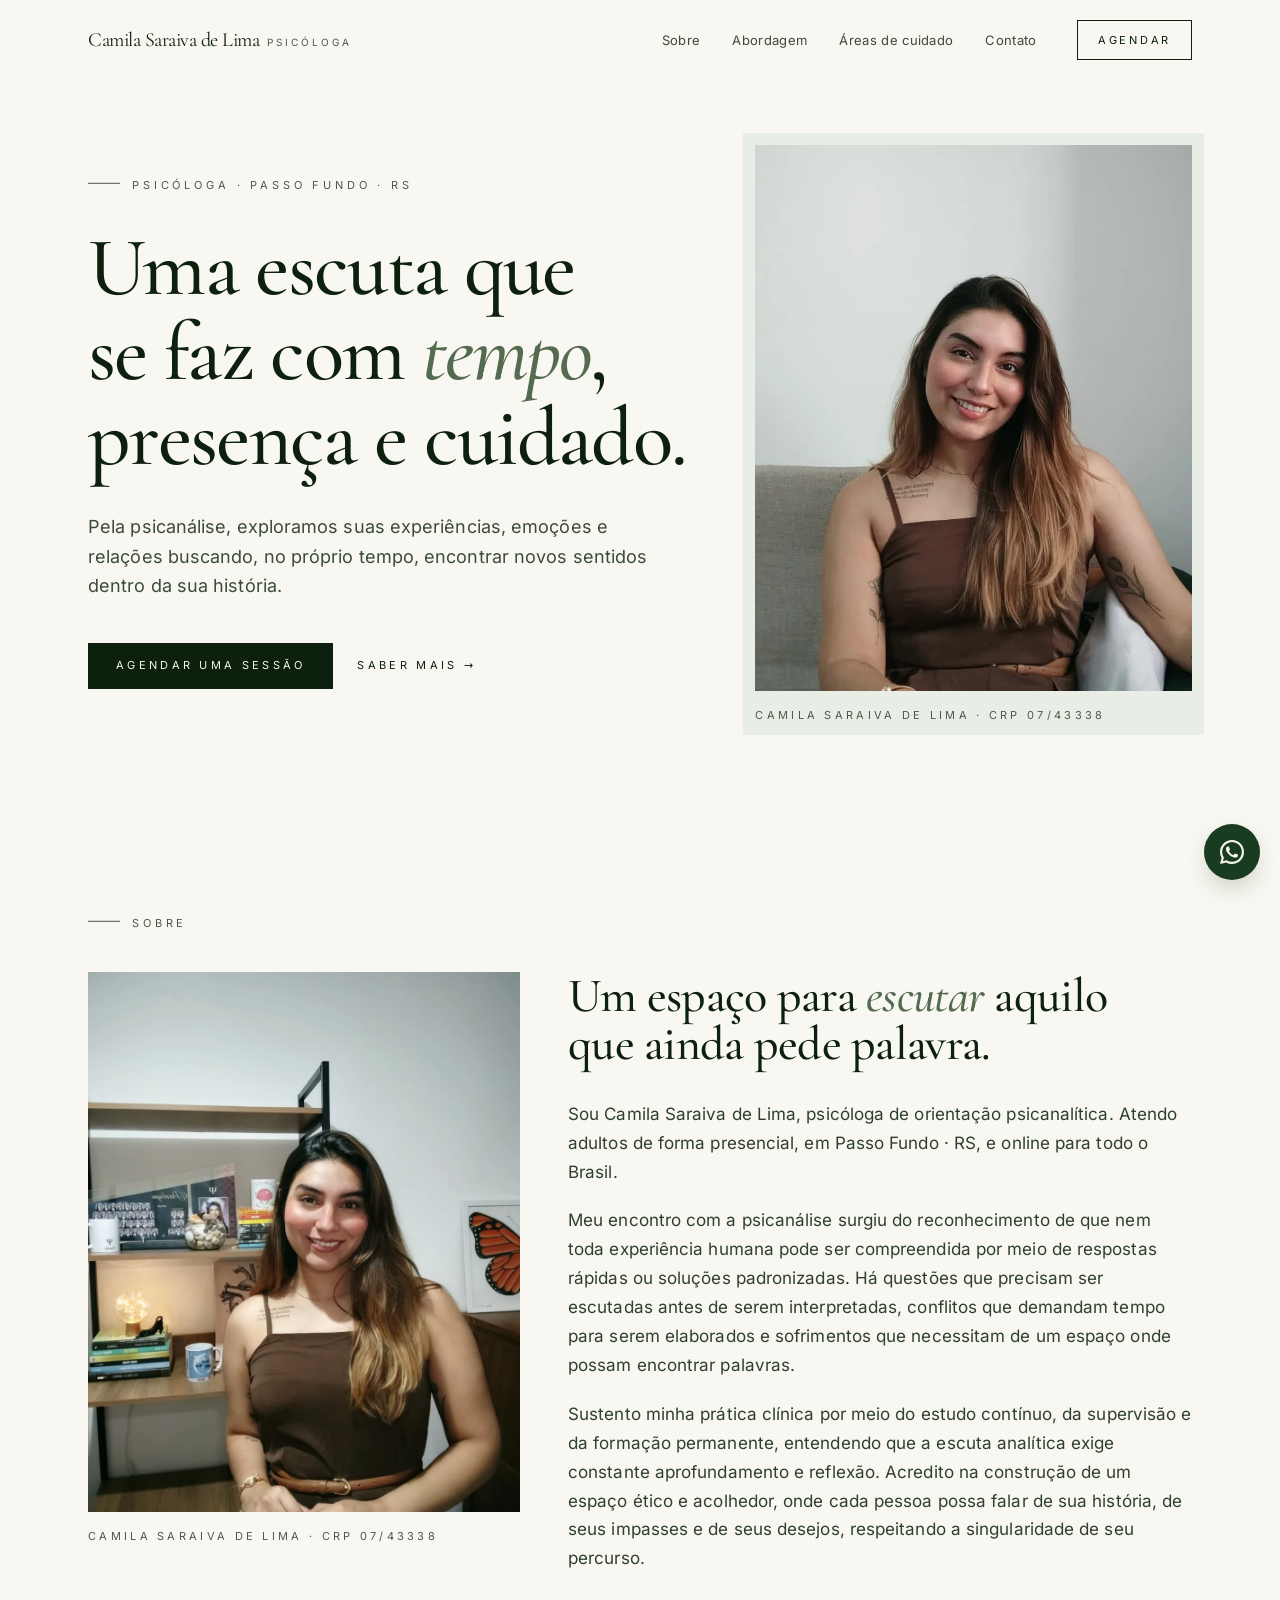
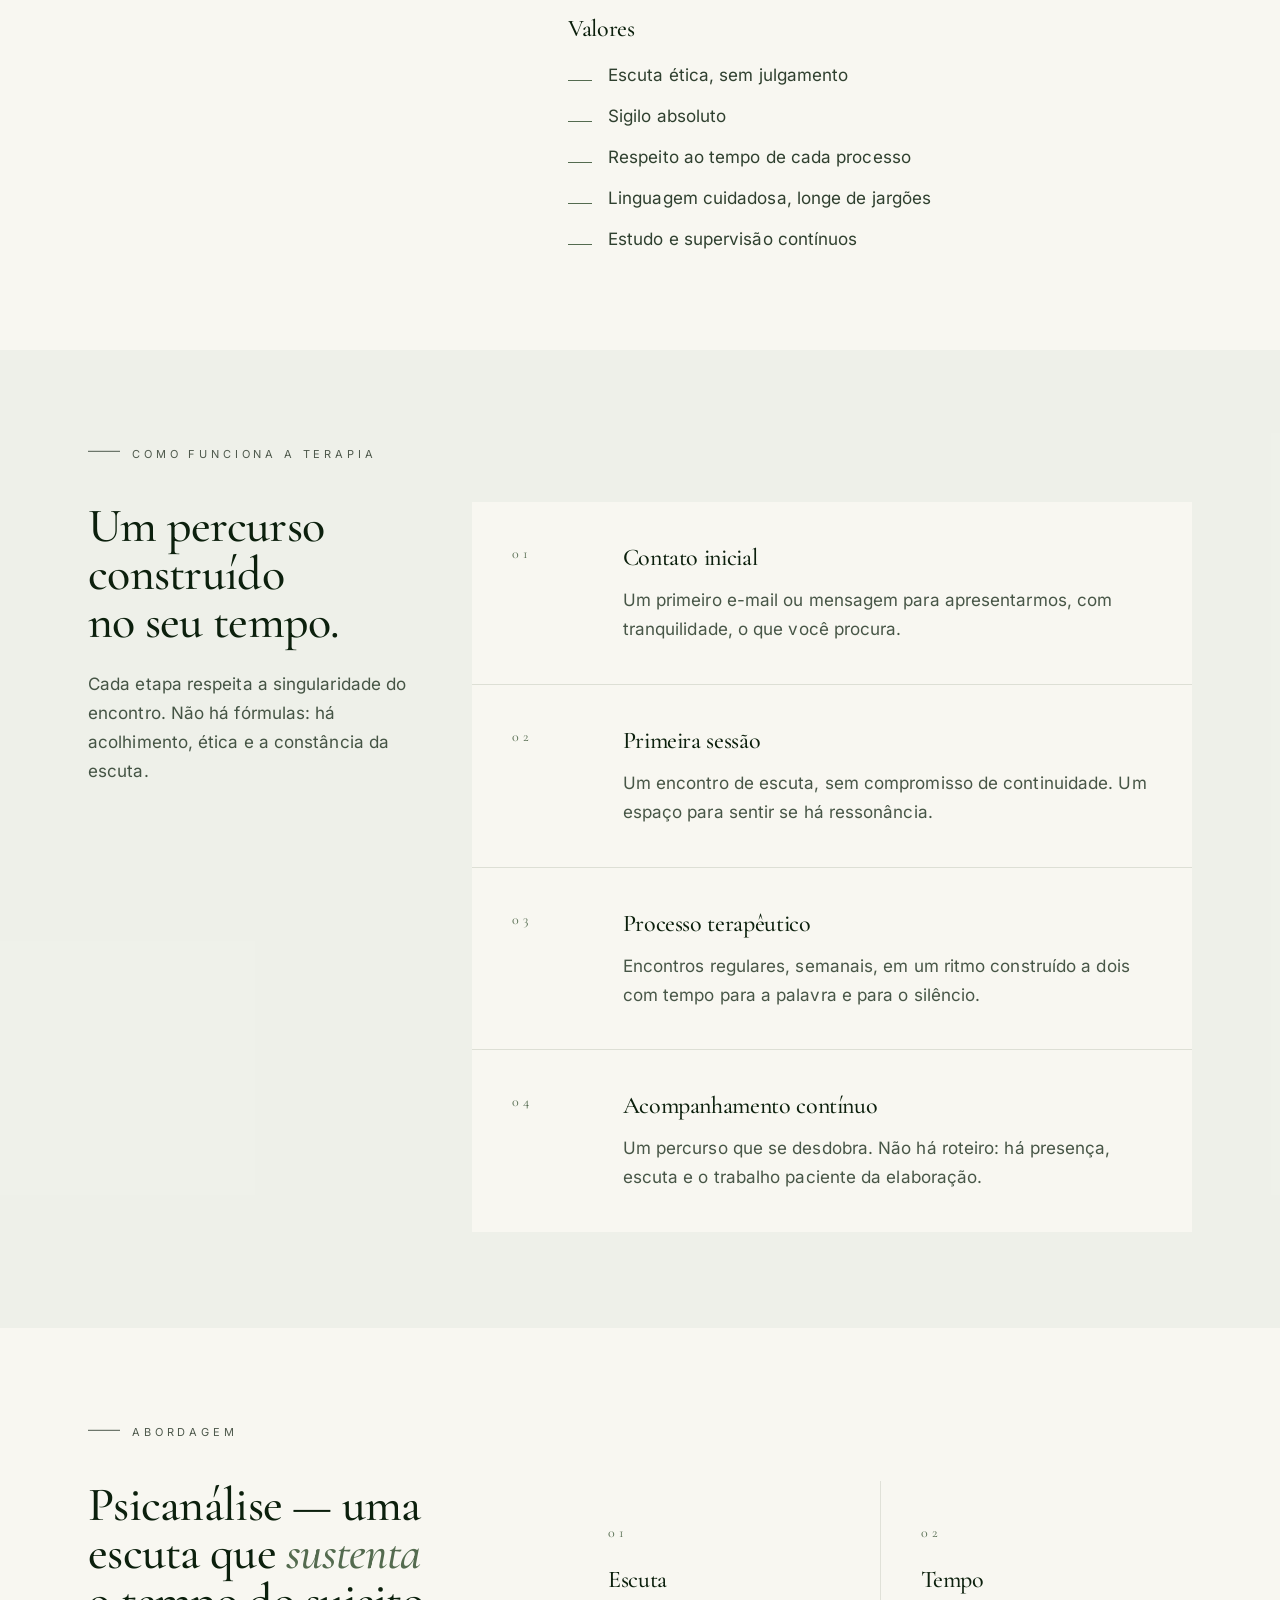
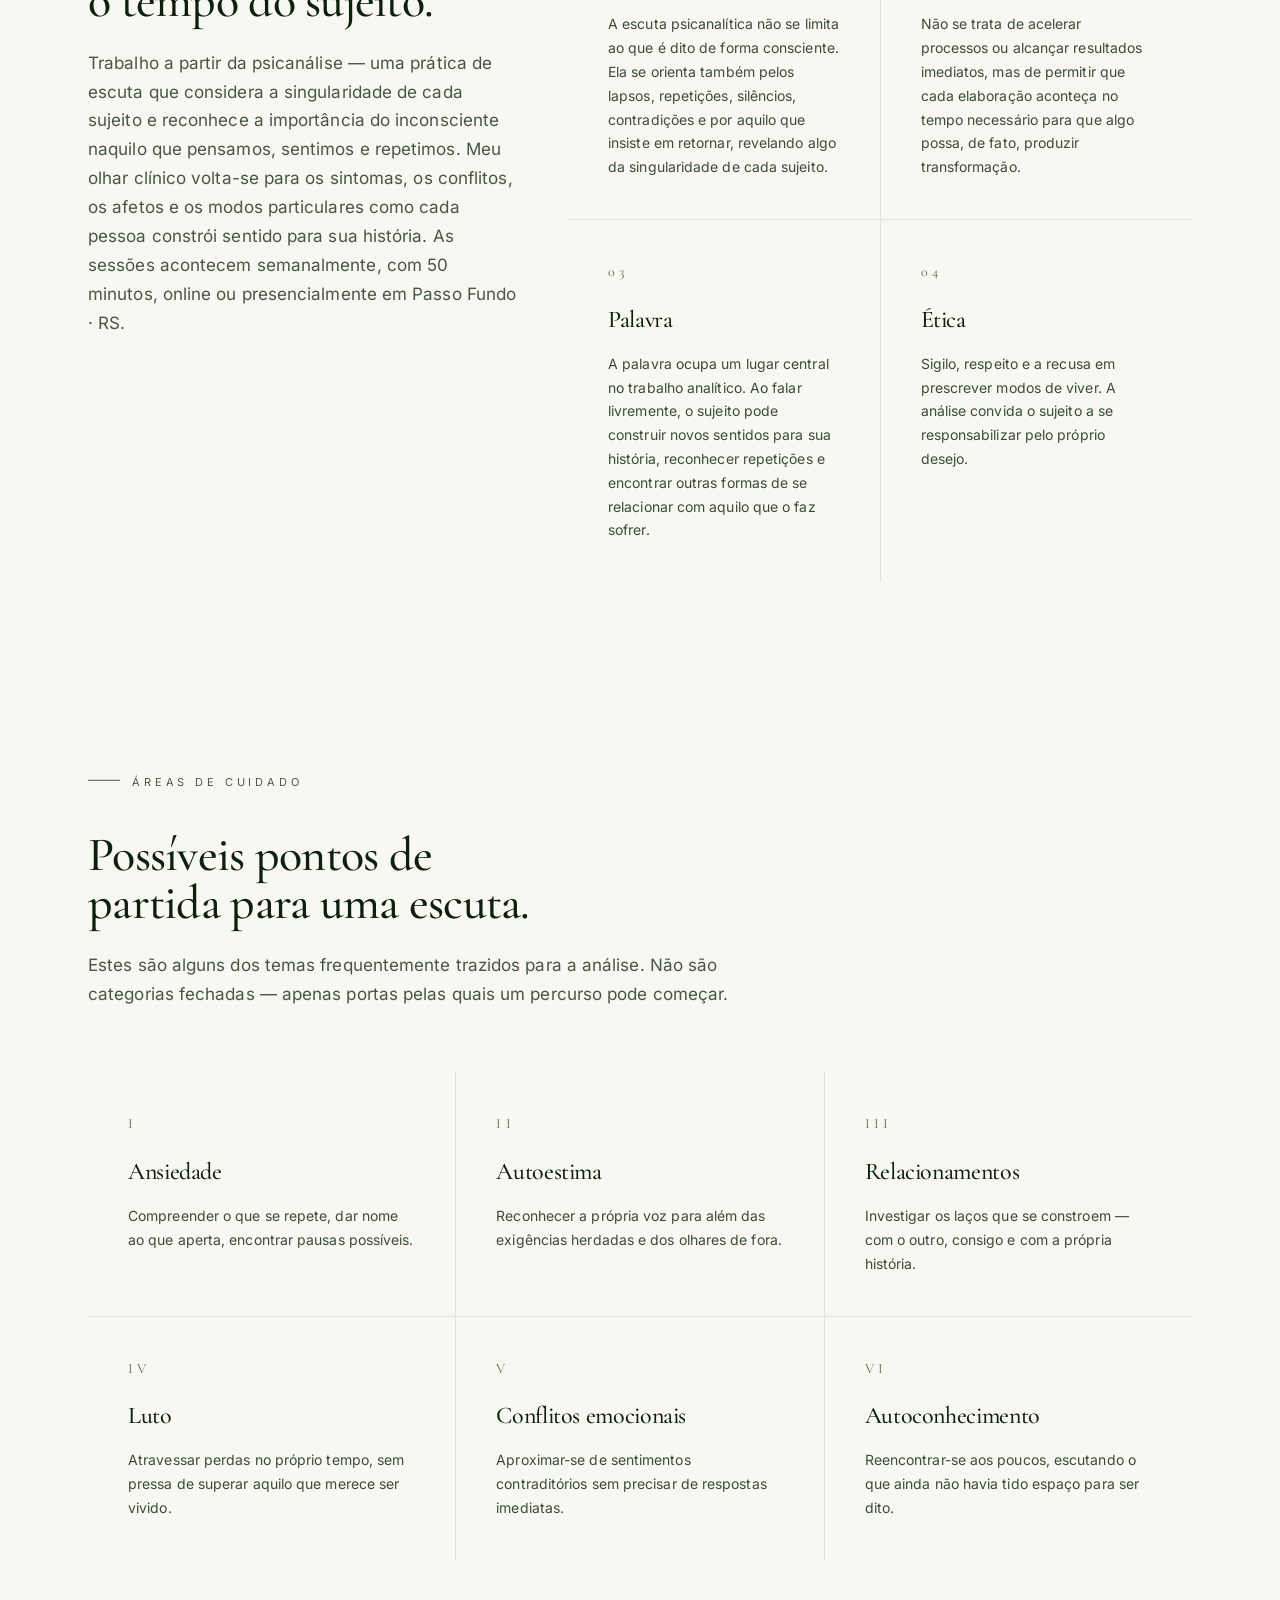
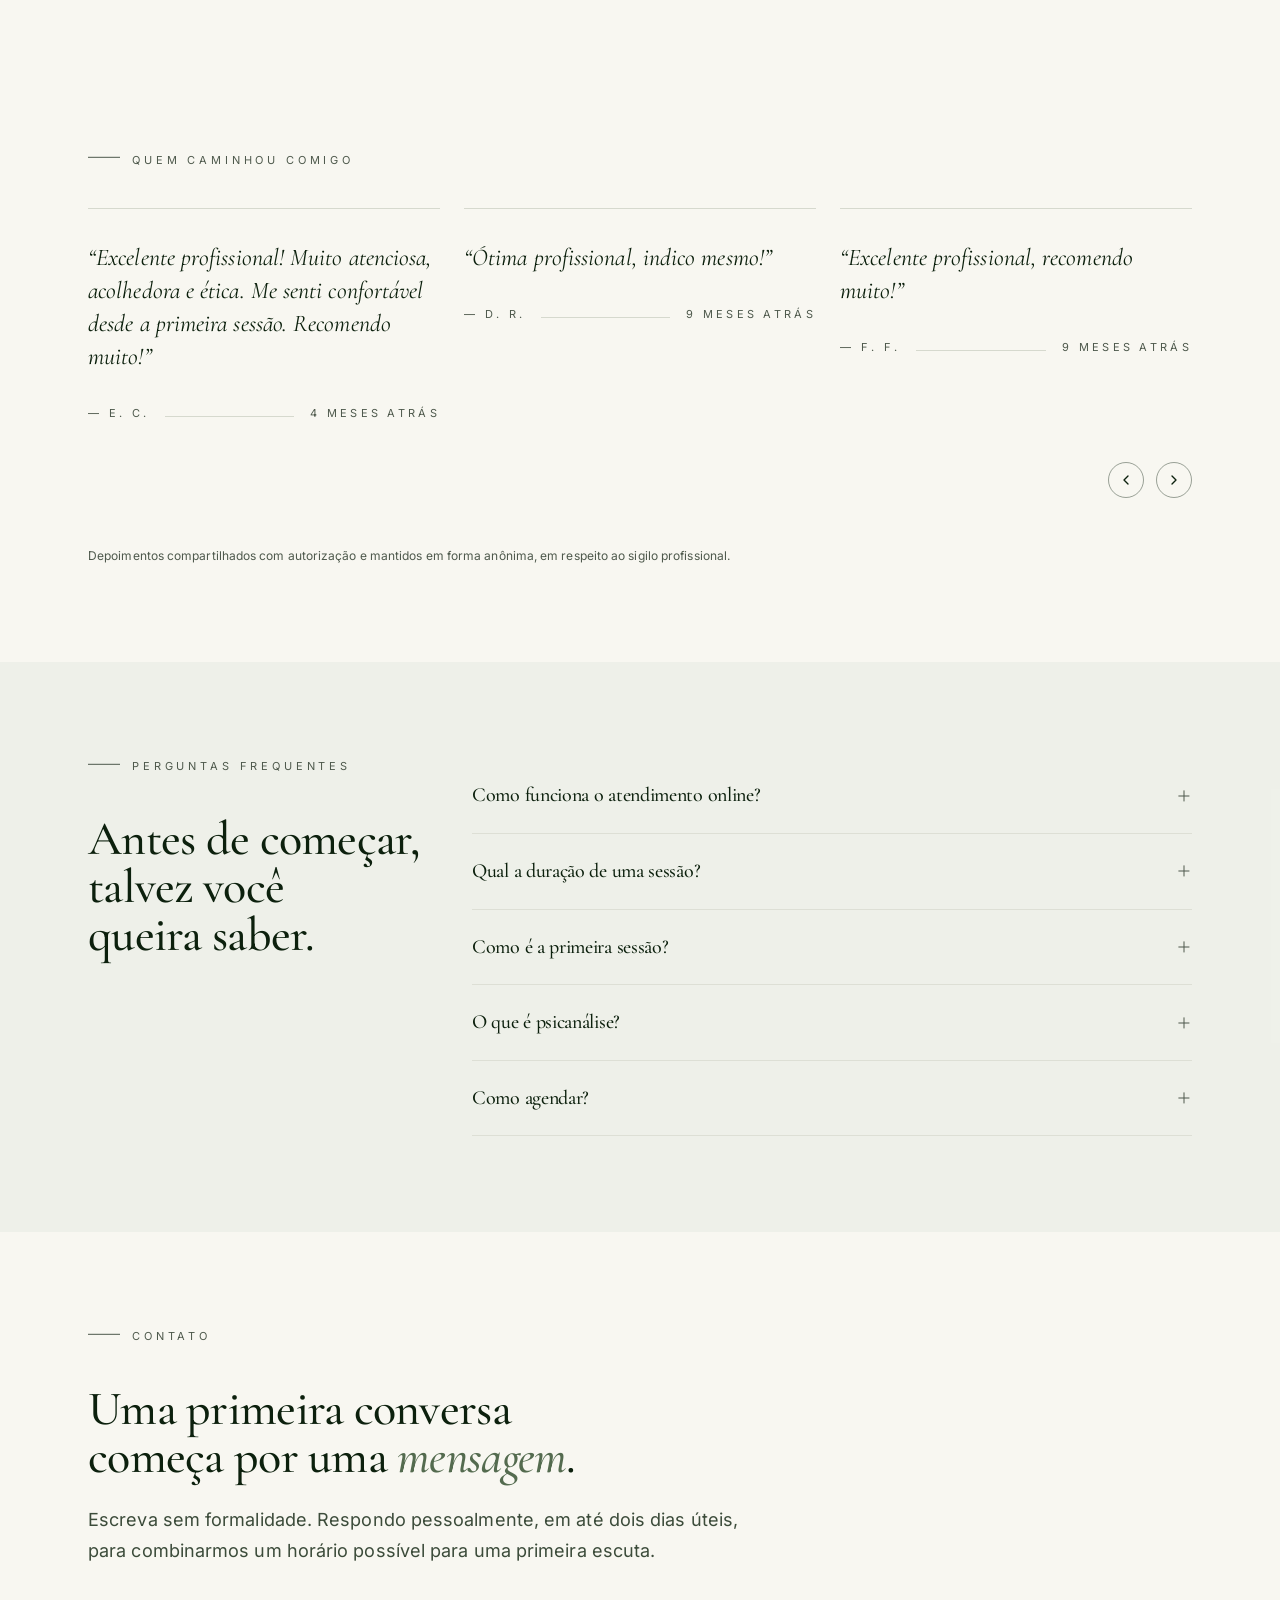
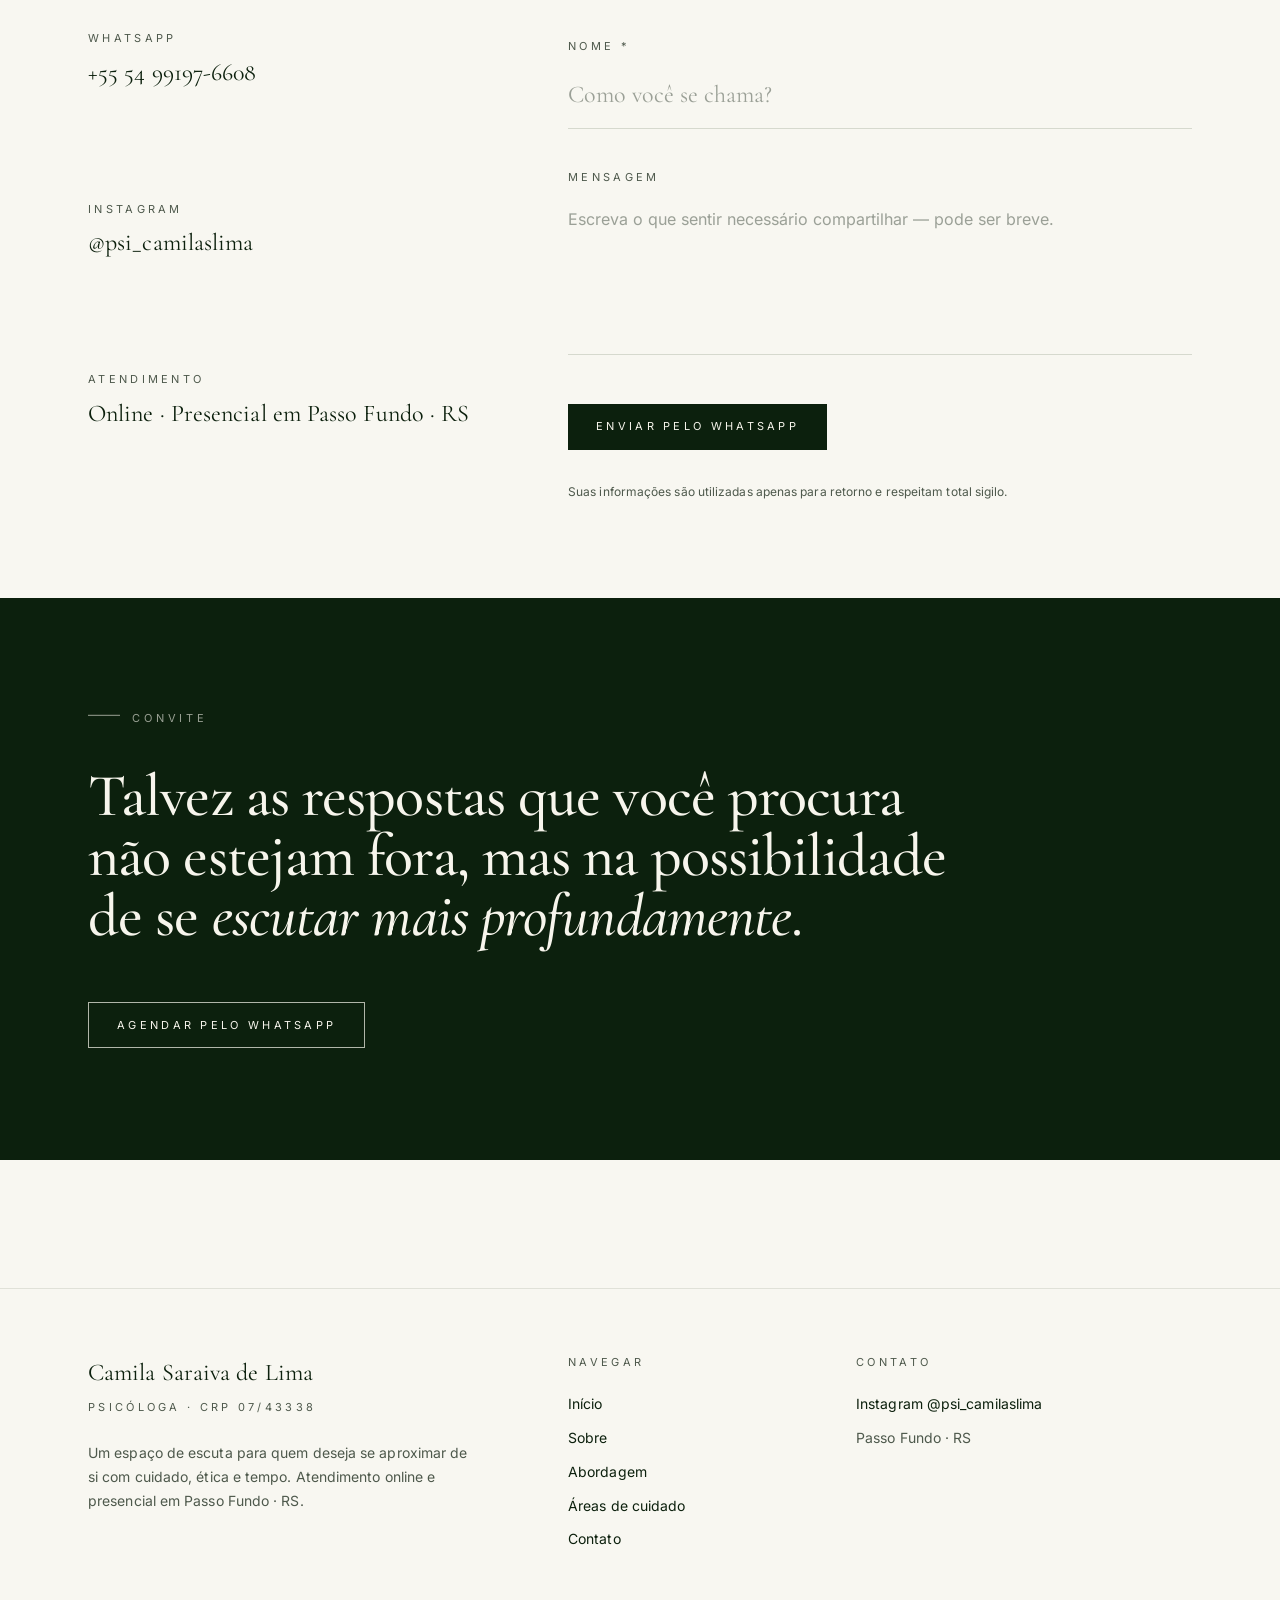
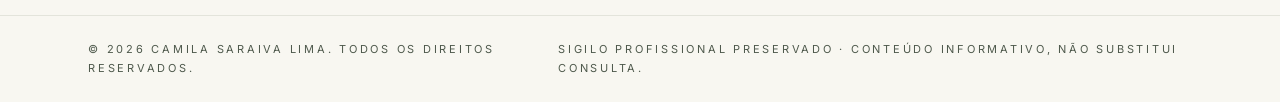
==== index.html @ 4ba2b53d "refactor: refatoração para html, css e js" ====
<!doctype html>
<html lang="pt-BR">

<head>
  <meta charset="utf-8" />
  <meta name="viewport" content="width=device-width, initial-scale=1" />
  <meta name="theme-color" content="#164024" />
  <title>Camila Saraiva Lima — PSICÓLOGA em Passo Fundo</title>
  <meta name="description"
    content="Um espaço para escuta, reflexão e descoberta de si. Psicanálise para adultos — atendimento online e presencial em Passo Fundo · RS." />
  <meta name="author" content="Camila Saraiva Lima" />
  <meta property="og:site_name" content="Camila Saraiva Lima — PSICÓLOGA" />
  <meta property="og:type" content="website" />
  <meta property="og:locale" content="pt_BR" />
  <meta property="og:title" content="Camila Saraiva Lima — PSICÓLOGA em Passo Fundo" />
  <meta property="og:description" content="Um espaço para escuta, reflexão e descoberta de si." />
  <meta property="og:url" content="/" />
  <meta property="og:image"
    content="https://pub-bb2e103a32db4e198524a2e9ed8f35b4.r2.dev/d4805a1e-e000-46d4-a355-e6f63f85c9fc/id-preview-e53b9553--1e3ce517-b0f1-4d20-8145-d8438699cec2.lovable.app-1780192870320.png" />
  <meta name="twitter:card" content="summary_large_image" />
  <meta name="twitter:title" content="Camila Saraiva Lima — PSICÓLOGA | Escuta, reflexão e autoconhecimento" />
  <meta name="twitter:description"
    content="A professional website for a psychologist, offering a calm space for reflection and self-discovery." />
  <meta name="twitter:image"
    content="https://pub-bb2e103a32db4e198524a2e9ed8f35b4.r2.dev/d4805a1e-e000-46d4-a355-e6f63f85c9fc/id-preview-e53b9553--1e3ce517-b0f1-4d20-8145-d8438699cec2.lovable.app-1780192870320.png" />
  <link rel="canonical" href="/" />
  <link rel="preload" href="assets/fonts/cormorant-garamond-normal.woff2" as="font" type="font/woff2" crossorigin />
  <link rel="preload" href="assets/fonts/cormorant-garamond-italic.woff2" as="font" type="font/woff2" crossorigin />
  <link rel="preload" href="assets/fonts/inter-normal.woff2" as="font" type="font/woff2" crossorigin />
  <link rel="preload" href="assets/images/camila-hero-v2.webp" as="image" type="image/webp" fetchpriority="high" />
  <link rel="stylesheet" href="assets/css/styles.css" />
  <script type="application/ld+json">
      {
        "@context": "https://schema.org",
        "@type": "Person",
        "name": "Camila Saraiva Lima",
        "jobTitle": "PSICÓLOGA",
        "description": "Psicóloga em Passo Fundo. Atendimento clínico online e presencial.",
        "address": {
          "@type": "PostalAddress",
          "addressLocality": "Passo Fundo",
          "addressRegion": "RS",
          "addressCountry": "BR"
        },
        "telephone": "+55 54 991976608",
        "sameAs": ["https://instagram.com/psi_camilaslima"]
      }
    </script>
</head>

<body>
  <a class="skip-link" href="#conteudo">Pular para o conteúdo</a>

  <header class="site-header" data-header>
    <div class="container header-inner">
      <a class="brand" href="/" aria-label="Camila Saraiva de Lima — Início">
        <span class="brand-name">Camila Saraiva de Lima</span>
        <span class="brand-role">PSICÓLOGA</span>
      </a>

      <nav class="desktop-nav" aria-label="Navegação principal">
        <a href="/#sobre">Sobre</a>
        <a href="/#abordagem">Abordagem</a>
        <a href="/#areas">Áreas de cuidado</a>
        <a href="/#contato">Contato</a>
        <a class="button button-outline header-cta"
          href="https://wa.me/5554991976608?text=Ol%C3%A1%2C%20Camila.%20Encontrei%20seu%20site%20e%20gostaria%20de%20conversar%20sobre%20uma%20primeira%20sess%C3%A3o."
          target="_blank" rel="noopener noreferrer">Agendar</a>
      </nav>

      <button class="menu-toggle" type="button" aria-label="Abrir menu" aria-expanded="false"
        aria-controls="mobile-menu" data-menu-toggle>
        <svg class="menu-icon" viewBox="0 0 24 24" aria-hidden="true">
          <path d="M4 12h16M4 6h16M4 18h16" />
        </svg>
        <svg class="close-icon" viewBox="0 0 24 24" aria-hidden="true">
          <path d="m18 6-12 12M6 6l12 12" />
        </svg>
      </button>
    </div>

    <div class="mobile-menu" id="mobile-menu" aria-hidden="true" data-mobile-menu>
      <nav class="container mobile-nav" aria-label="Navegação móvel">
        <a href="/">Início</a>
        <a href="/#sobre">Sobre</a>
        <a href="/#abordagem">Abordagem</a>
        <a href="/#areas">Áreas de cuidado</a>
        <a href="/#contato">Contato</a>
        <a class="button button-solid mobile-cta"
          href="https://wa.me/5554991976608?text=Ol%C3%A1%2C%20Camila.%20Encontrei%20seu%20site%20e%20gostaria%20de%20conversar%20sobre%20uma%20primeira%20sess%C3%A3o."
          target="_blank" rel="noopener noreferrer">Agendar pelo WhatsApp</a>
      </nav>
    </div>
  </header>

  <main id="conteudo">
    <section class="hero">
      <div class="container hero-grid">
        <div class="hero-copy">
          <p class="eyebrow">
            <span></span>PSICÓLOGA · PASSO FUNDO&nbsp;· RS
          </p>
          <h1>
            Uma escuta que se faz com&nbsp;<em>tempo</em>, presença e cuidado.
          </h1>
          <p class="hero-lead">
            Pela psicanálise, exploramos suas experiências, emoções e relações
            buscando, no próprio tempo, encontrar novos sentidos dentro da sua
            história.
          </p>
          <div class="hero-actions">
            <a class="button button-solid"
              href="https://wa.me/5554991976608?text=Ol%C3%A1%2C%20Camila.%20Encontrei%20seu%20site%20e%20gostaria%20de%20conversar%20sobre%20uma%20primeira%20sess%C3%A3o."
              target="_blank" rel="noopener noreferrer">Agendar uma sessão</a>
            <a class="text-link" href="#sobre">Saber mais →</a>
          </div>
        </div>
        <figure class="hero-portrait">
          <div class="portrait-backdrop" aria-hidden="true"></div>
          <picture>
            <source srcset="assets/images/camila-hero-v2.webp" type="image/webp" />
            <img src="assets/images/camila-hero-v2.png" alt="Retrato de Camila Saraiva Lima, psicóloga." width="720"
              height="1280" fetchpriority="high" decoding="async" />
          </picture>
          <figcaption>Camila Saraiva de Lima · CRP 07/43338</figcaption>
        </figure>
      </div>
    </section>

    <section class="section" id="sobre" aria-labelledby="sobre-title">
      <div class="container">
        <p class="section-eyebrow"><span></span>Sobre</p>
        <div class="about-grid">
          <figure class="about-portrait">
            <picture>
              <source srcset="assets/images/camila-sobre-v2.webp" type="image/webp" />
              <img src="assets/images/camila-sobre-v2.png" alt="Camila Saraiva Lima, psicóloga." width="960"
                height="1280" loading="lazy" decoding="async" />
            </picture>
            <figcaption>Camila Saraiva de Lima · CRP 07/43338</figcaption>
          </figure>
          <div>
            <h2 id="sobre-title">
              Um espaço para <em>escutar</em> aquilo que ainda pede palavra.
            </h2>
            <div class="about-copy">
              <p>
                Sou Camila Saraiva de Lima, psicóloga de orientação
                psicanalítica. Atendo adultos de forma presencial, em Passo
                Fundo · RS, e online para todo o Brasil.
              </p>
              <p>
                Meu encontro com a psicanálise surgiu do reconhecimento de que
                nem toda experiência humana pode ser compreendida por meio de
                respostas rápidas ou soluções padronizadas. Há questões que
                precisam ser escutadas antes de serem interpretadas, conflitos
                que demandam tempo para serem elaborados e sofrimentos que
                necessitam de um espaço onde possam encontrar palavras.
              </p>
              <p>
                Sustento minha prática clínica por meio do estudo contínuo, da
                supervisão e da formação permanente, entendendo que a escuta
                analítica exige constante aprofundamento e reflexão. Acredito
                na construção de um espaço ético e acolhedor, onde cada pessoa
                possa falar de sua história, de seus impasses e de seus
                desejos, respeitando a singularidade de seu percurso.
              </p>
            </div>
            <h3 class="values-title">Valores</h3>
            <ul class="values-list">
              <li>
                <span aria-hidden="true"></span>Escuta ética, sem julgamento
              </li>
              <li><span aria-hidden="true"></span>Sigilo absoluto</li>
              <li>
                <span aria-hidden="true"></span>Respeito ao tempo de cada
                processo
              </li>
              <li>
                <span aria-hidden="true"></span>Linguagem cuidadosa, longe de
                jargões
              </li>
              <li>
                <span aria-hidden="true"></span>Estudo e supervisão contínuos
              </li>
            </ul>
          </div>
        </div>
      </div>
    </section>

    <section class="section surface" aria-labelledby="process-title">
      <div class="container">
        <p class="section-eyebrow"><span></span>Como funciona a terapia</p>
        <div class="process-grid">
          <div>
            <h2 id="process-title">Um percurso construído no seu tempo.</h2>
            <p class="intro-copy">
              Cada etapa respeita a singularidade do encontro. Não há
              fórmulas: há acolhimento, ética e a constância da escuta.
            </p>
          </div>
          <ol class="steps-list">
            <li>
              <span class="step-number">01</span>
              <div>
                <h3>Contato inicial</h3>
                <p>
                  Um primeiro e-mail ou mensagem para apresentarmos, com
                  tranquilidade, o que você procura.
                </p>
              </div>
            </li>
            <li>
              <span class="step-number">02</span>
              <div>
                <h3>Primeira sessão</h3>
                <p>
                  Um encontro de escuta, sem compromisso de continuidade. Um
                  espaço para sentir se há ressonância.
                </p>
              </div>
            </li>
            <li>
              <span class="step-number">03</span>
              <div>
                <h3>Processo terapêutico</h3>
                <p>
                  Encontros regulares, semanais, em um ritmo construído a dois
                  com tempo para a palavra e para o silêncio.
                </p>
              </div>
            </li>
            <li>
              <span class="step-number">04</span>
              <div>
                <h3>Acompanhamento contínuo</h3>
                <p>
                  Um percurso que se desdobra. Não há roteiro: há presença,
                  escuta e o trabalho paciente da elaboração.
                </p>
              </div>
            </li>
          </ol>
        </div>
      </div>
    </section>

    <section class="section" id="abordagem" aria-labelledby="approach-title">
      <div class="container">
        <p class="section-eyebrow"><span></span>Abordagem</p>
        <div class="approach-grid">
          <div>
            <h2 id="approach-title">
              Psicanálise — uma escuta que <em>sustenta</em> o tempo do
              sujeito.
            </h2>
            <p class="intro-copy">
              Trabalho a partir da psicanálise — uma prática de escuta que
              considera a singularidade de cada sujeito e reconhece a
              importância do inconsciente naquilo que pensamos, sentimos e
              repetimos. Meu olhar clínico volta-se para os sintomas, os
              conflitos, os afetos e os modos particulares como cada pessoa
              constrói sentido para sua história. As sessões acontecem
              semanalmente, com 50 minutos, online ou presencialmente em Passo
              Fundo · RS.
            </p>
          </div>
          <div class="pillars-grid">
            <article>
              <p class="card-number">01</p>
              <h3>Escuta</h3>
              <p>
                A escuta psicanalítica não se limita ao que é dito de forma
                consciente. Ela se orienta também pelos lapsos, repetições,
                silêncios, contradições e por aquilo que insiste em retornar,
                revelando algo da singularidade de cada sujeito.
              </p>
            </article>
            <article>
              <p class="card-number">02</p>
              <h3>Tempo</h3>
              <p>
                Não se trata de acelerar processos ou alcançar resultados
                imediatos, mas de permitir que cada elaboração aconteça no
                tempo necessário para que algo possa, de fato, produzir
                transformação.
              </p>
            </article>
            <article>
              <p class="card-number">03</p>
              <h3>Palavra</h3>
              <p>
                A palavra ocupa um lugar central no trabalho analítico. Ao
                falar livremente, o sujeito pode construir novos sentidos para
                sua história, reconhecer repetições e encontrar outras formas
                de se relacionar com aquilo que o faz sofrer.
              </p>
            </article>
            <article>
              <p class="card-number">04</p>
              <h3>Ética</h3>
              <p>
                Sigilo, respeito e a recusa em prescrever modos de viver. A
                análise convida o sujeito a se responsabilizar pelo próprio
                desejo.
              </p>
            </article>
          </div>
        </div>
      </div>
    </section>

    <section class="section areas" id="areas" aria-labelledby="areas-title">
      <div class="container">
        <p class="section-eyebrow"><span></span>Áreas de cuidado</p>
        <h2 id="areas-title">Possíveis pontos de partida para uma escuta.</h2>
        <p class="areas-intro">
          Estes são alguns dos temas frequentemente trazidos para a análise.
          Não são categorias fechadas — apenas portas pelas quais um percurso
          pode começar.
        </p>
        <div class="areas-grid">
          <article>
            <p class="card-number">I</p>
            <h3>Ansiedade</h3>
            <p>
              Compreender o que se repete, dar nome ao que aperta, encontrar
              pausas possíveis.
            </p>
          </article>
          <article>
            <p class="card-number">II</p>
            <h3>Autoestima</h3>
            <p>
              Reconhecer a própria voz para além das exigências herdadas e dos
              olhares de fora.
            </p>
          </article>
          <article>
            <p class="card-number">III</p>
            <h3>Relacionamentos</h3>
            <p>
              Investigar os laços que se constroem — com o outro, consigo e
              com a própria história.
            </p>
          </article>
          <article>
            <p class="card-number">IV</p>
            <h3>Luto</h3>
            <p>
              Atravessar perdas no próprio tempo, sem pressa de superar aquilo
              que merece ser vivido.
            </p>
          </article>
          <article>
            <p class="card-number">V</p>
            <h3>Conflitos emocionais</h3>
            <p>
              Aproximar-se de sentimentos contraditórios sem precisar de
              respostas imediatas.
            </p>
          </article>
          <article>
            <p class="card-number">VI</p>
            <h3>Autoconhecimento</h3>
            <p>
              Reencontrar-se aos poucos, escutando o que ainda não havia tido
              espaço para ser dito.
            </p>
          </article>
        </div>
      </div>
    </section>

    <section class="section testimonials" aria-labelledby="testimonials-title">
      <div class="container">
        <p class="section-eyebrow" id="testimonials-title">
          <span></span>Quem caminhou comigo
        </p>
        <div class="carousel" data-carousel aria-roledescription="carrossel">
          <div class="carousel-viewport">
            <div class="carousel-track" data-carousel-track>
              <figure class="testimonial">
                <blockquote>
                  “Excelente profissional! Muito atenciosa, acolhedora e
                  ética. Me senti confortável desde a primeira sessão.
                  Recomendo muito!”
                </blockquote>
                <figcaption>
                  <span>— E. C.</span><i></i><span>4 meses atrás</span>
                </figcaption>
              </figure>
              <figure class="testimonial">
                <blockquote>“Ótima profissional, indico mesmo!”</blockquote>
                <figcaption>
                  <span>— D. R.</span><i></i><span>9 meses atrás</span>
                </figcaption>
              </figure>
              <figure class="testimonial">
                <blockquote>
                  “Excelente profissional, recomendo muito!”
                </blockquote>
                <figcaption>
                  <span>— F. F.</span><i></i><span>9 meses atrás</span>
                </figcaption>
              </figure>
              <figure class="testimonial">
                <blockquote>“Ótima profissional, recomendo!”</blockquote>
                <figcaption>
                  <span>— R. B.</span><i></i><span>9 meses atrás</span>
                </figcaption>
              </figure>
              <figure class="testimonial">
                <blockquote>“Ótima profissional!”</blockquote>
                <figcaption>
                  <span>— C. L. C. T.</span><i></i><span>9 meses atrás</span>
                </figcaption>
              </figure>
              <figure class="testimonial">
                <blockquote>
                  “Profissional incrível, super indico.”
                </blockquote>
                <figcaption>
                  <span>— P. A.</span><i></i><span>9 meses atrás</span>
                </figcaption>
              </figure>
              <figure class="testimonial">
                <blockquote>“Excelente profissional.”</blockquote>
                <figcaption>
                  <span>— A. G.</span><i></i><span>9 meses atrás</span>
                </figcaption>
              </figure>
              <figure class="testimonial">
                <blockquote>“Ótima profissional.”</blockquote>
                <figcaption>
                  <span>— A. V.</span><i></i><span>9 meses atrás</span>
                </figcaption>
              </figure>
            </div>
          </div>
          <div class="carousel-controls">
            <button type="button" aria-label="Depoimento anterior" data-carousel-prev>
              <svg viewBox="0 0 24 24" aria-hidden="true">
                <path d="m15 18-6-6 6-6" />
              </svg>
            </button>
            <button type="button" aria-label="Próximo depoimento" data-carousel-next>
              <svg viewBox="0 0 24 24" aria-hidden="true">
                <path d="m9 18 6-6-6-6" />
              </svg>
            </button>
          </div>
        </div>
        <p class="testimonials-note">
          Depoimentos compartilhados com autorização e mantidos em forma
          anônima, em respeito ao sigilo profissional.
        </p>
      </div>
    </section>

    <section class="section surface faq" aria-labelledby="faq-title">
      <div class="container faq-grid">
        <div>
          <p class="section-eyebrow"><span></span>Perguntas frequentes</p>
          <h2 id="faq-title">Antes de começar, talvez você queira saber.</h2>
        </div>
        <div class="accordion" data-accordion>
          <details>
            <summary>
              <h3>Como funciona o atendimento online?</h3>
              <span aria-hidden="true"></span>
            </summary>
            <div class="answer">
              <p>
                As sessões online acontecem por videochamada, em ambiente
                seguro e privado. Mantemos o mesmo cuidado, ética e
                regularidade dos encontros presenciais — basta um espaço
                tranquilo e uma boa conexão.
              </p>
            </div>
          </details>
          <details>
            <summary>
              <h3>Qual a duração de uma sessão?</h3>
              <span aria-hidden="true"></span>
            </summary>
            <div class="answer">
              <p>
                Cada sessão tem 50 minutos. A regularidade habitual é semanal,
                e o horário é reservado para você ao longo do processo.
              </p>
            </div>
          </details>
          <details>
            <summary>
              <h3>Como é a primeira sessão?</h3>
              <span aria-hidden="true"></span>
            </summary>
            <div class="answer">
              <p>
                É um encontro inicial para que possamos nos conhecer,
                conversar sobre o que te trouxe até a terapia e perceber se há
                ressonância para começarmos um processo. Não há compromisso de
                continuidade.
              </p>
            </div>
          </details>
          <details>
            <summary>
              <h3>O que é psicanálise?</h3>
              <span aria-hidden="true"></span>
            </summary>
            <div class="answer">
              <p>
                É uma escuta que considera o inconsciente — aquilo que diz de
                nós sem que saibamos. Trabalha com a palavra, com o tempo de
                cada um, e propõe um espaço onde é possível elaborar, e não
                apenas resolver.
              </p>
            </div>
          </details>
          <details>
            <summary>
              <h3>Como agendar?</h3>
              <span aria-hidden="true"></span>
            </summary>
            <div class="answer">
              <p>
                Você pode escrever pelo WhatsApp ou pelo formulário de
                contato. Respondo pessoalmente, em até dois dias úteis, para
                combinarmos um primeiro horário.
              </p>
            </div>
          </details>
        </div>
      </div>
    </section>

    <section class="section contact" id="contato" aria-labelledby="contact-title">
      <div class="container">
        <p class="section-eyebrow"><span></span>Contato</p>
        <h2 id="contact-title">
          Uma primeira conversa começa por uma <em>mensagem</em>.
        </h2>
        <p class="contact-intro">
          Escreva sem formalidade. Respondo pessoalmente, em até dois dias
          úteis, para combinarmos um horário possível para uma primeira
          escuta.
        </p>
        <div class="contact-grid">
          <address class="contact-details">
            <div>
              <p>WhatsApp</p>
              <a href="https://wa.me/5554991976608?text=Ol%C3%A1%2C%20Camila.%20Encontrei%20seu%20site%20e%20gostaria%20de%20conversar%20sobre%20uma%20primeira%20sess%C3%A3o."
                target="_blank" rel="noopener noreferrer">+55 54 99197-6608</a>
            </div>
            <div>
              <p>Instagram</p>
              <a href="https://instagram.com/psi_camilaslima" target="_blank"
                rel="noopener noreferrer">@psi_camilaslima</a>
            </div>
            <div>
              <p>Atendimento</p>
              <span>Online · Presencial em Passo Fundo · RS</span>
            </div>
          </address>
          <form class="contact-form" data-contact-form>
            <label><span>Nome *</span><input name="nome" type="text" required autocomplete="name"
                placeholder="Como você se chama?" /></label>

            <label><span>Mensagem</span><textarea name="mensagem" rows="5"
                placeholder="Escreva o que sentir necessário compartilhar — pode ser breve."></textarea>
            </label>
            <button class="button button-solid" type="submit">
              Enviar pelo WhatsApp
            </button>
            <p class="privacy-note">
              Suas informações são utilizadas apenas para retorno e respeitam
              total sigilo.
            </p>
          </form>
        </div>
      </div>
    </section>

    <section class="final-cta" aria-labelledby="cta-title">
      <div class="container">
        <p class="eyebrow"><span></span>Convite</p>
        <h2 id="cta-title">
          Talvez as respostas que você procura não estejam fora, mas na
          possibilidade de se <em>escutar mais profundamente</em>.
        </h2>
        <a class="button button-light-outline"
          href="https://wa.me/5554991976608?text=Ol%C3%A1%2C%20Camila.%20Encontrei%20seu%20site%20e%20gostaria%20de%20conversar%20sobre%20uma%20primeira%20sess%C3%A3o."
          target="_blank" rel="noopener noreferrer">Agendar pelo WhatsApp</a>
      </div>
    </section>
  </main>

  <footer class="site-footer">
    <div class="container footer-grid">
      <div class="footer-about">
        <p class="footer-name">Camila Saraiva de Lima</p>
        <p class="footer-role">PSICÓLOGA · CRP 07/43338</p>
        <p>
          Um espaço de escuta para quem deseja se aproximar de si com cuidado,
          ética e tempo. Atendimento online e presencial em Passo Fundo · RS.
        </p>
      </div>
      <nav class="footer-nav" aria-label="Navegação do rodapé">
        <p>Navegar</p>
        <ul>
          <li><a href="/">Início</a></li>
          <li><a href="/#sobre">Sobre</a></li>
          <li><a href="/#abordagem">Abordagem</a></li>
          <li><a href="/#areas">Áreas de cuidado</a></li>
          <li><a href="/#contato">Contato</a></li>
        </ul>
      </nav>
      <div class="footer-contact">
        <p>Contato</p>
        <ul>
          <li>
            <a href="https://instagram.com/psi_camilaslima" target="_blank" rel="noopener noreferrer">Instagram
              @psi_camilaslima</a>
          </li>
          <li>Passo Fundo · RS</li>
        </ul>
      </div>
    </div>
    <div class="footer-bottom">
      <div class="container">
        <p>© 2026 CAMILA SARAIVA LIMA. TODOS OS DIREITOS RESERVADOS.</p>
        <p>
          Sigilo profissional preservado · Conteúdo informativo, não substitui
          consulta.
        </p>
      </div>
    </div>
  </footer>

  <a class="whatsapp-float"
    href="https://wa.me/5554991976608?text=Ol%C3%A1%2C%20Camila.%20Encontrei%20seu%20site%20e%20gostaria%20de%20conversar%20sobre%20uma%20primeira%20sess%C3%A3o."
    target="_blank" rel="noopener noreferrer" aria-label="Conversar pelo WhatsApp">
    <svg viewBox="0 0 24 24" aria-hidden="true">
      <path
        d="M20.52 3.48A11.94 11.94 0 0 0 12 0C5.37 0 0 5.37 0 12a11.9 11.9 0 0 0 1.64 6L0 24l6.2-1.62A11.94 11.94 0 0 0 12 24c6.63 0 12-5.37 12-12 0-3.2-1.25-6.21-3.48-8.52ZM12 21.82a9.8 9.8 0 0 1-5-1.37l-.36-.21-3.68.96.98-3.59-.23-.37A9.83 9.83 0 1 1 21.82 12c0 5.42-4.4 9.82-9.82 9.82Zm5.39-7.36c-.3-.15-1.76-.87-2.03-.97-.27-.1-.47-.15-.66.15-.2.3-.76.97-.93 1.17-.17.2-.34.22-.64.07-.3-.15-1.27-.47-2.42-1.5-.9-.8-1.5-1.78-1.67-2.08-.17-.3-.02-.46.13-.61.13-.13.3-.34.45-.51.15-.17.2-.3.3-.5.1-.2.05-.37-.02-.52-.08-.15-.66-1.6-.9-2.19-.24-.58-.48-.5-.66-.51l-.56-.01c-.2 0-.52.07-.79.37-.27.3-1.03 1.01-1.03 2.46s1.05 2.86 1.2 3.06c.15.2 2.08 3.18 5.04 4.46.7.3 1.26.48 1.69.62.71.22 1.35.19 1.86.12.57-.08 1.76-.72 2.01-1.41.25-.7.25-1.29.17-1.41-.07-.12-.27-.2-.57-.35Z" />
    </svg>
  </a>

  <script type="module" src="assets/js/main.js"></script>
</body>

</html>
---- assets/css/styles.css ----
@font-face {
  font-family: "Cormorant Garamond";
  font-style: normal;
  font-weight: 400 600;
  font-display: swap;
  src: url("../fonts/cormorant-garamond-normal.woff2") format("woff2");
}

@font-face {
  font-family: "Cormorant Garamond";
  font-style: italic;
  font-weight: 400 500;
  font-display: swap;
  src: url("../fonts/cormorant-garamond-italic.woff2") format("woff2");
}

@font-face {
  font-family: "Inter";
  font-style: normal;
  font-weight: 300 600;
  font-display: swap;
  src: url("../fonts/inter-normal.woff2") format("woff2");
}

@layer reset, base, components, layout, utilities;

@layer reset {
  *,
  *::before,
  *::after {
    box-sizing: border-box;
  }
  html {
    scroll-behavior: smooth;
  }
  body,
  h1,
  h2,
  h3,
  p,
  figure,
  blockquote,
  ol,
  ul {
    margin: 0;
  }
  ol,
  ul {
    padding: 0;
  }
  img,
  picture,
  svg {
    display: block;
    max-width: 100%;
  }
  img {
    height: auto;
  }
  button,
  input,
  textarea {
    color: inherit;
    font: inherit;
  }
  button {
    border: 0;
  }
  a {
    color: inherit;
    text-decoration: none;
  }
}

@layer base {
  :root {
    --primary: oklch(0.32 0.06 150);
    --primary-foreground: oklch(0.97 0.012 95);
    --primary-deep: oklch(0.22 0.045 145);
    --accent: oklch(0.5 0.05 140);
    --sage: oklch(0.62 0.035 135);
    --background: oklch(0.975 0.008 95);
    --paper: oklch(0.985 0.006 95);
    --surface: oklch(0.94 0.012 130);
    --foreground: oklch(0.22 0.045 145);
    --muted-foreground: oklch(0.45 0.025 140);
    --border: oklch(0.88 0.015 120);
    --font-serif: "Cormorant Garamond", "Iowan Old Style", Georgia, serif;
    --font-sans: "Inter", ui-sans-serif, system-ui, sans-serif;
    --header-height: 80px;
  }

  html {
    scroll-padding-top: calc(var(--header-height) + 1rem);
  }

  body {
    min-width: 320px;
    background: var(--background);
    color: var(--foreground);
    font-family: var(--font-sans);
    font-size: 17px;
    font-weight: 400;
    line-height: 1.7;
    letter-spacing: 0.005em;
    -webkit-font-smoothing: antialiased;
    -moz-osx-font-smoothing: grayscale;
  }

  body.menu-open {
    overflow: hidden;
  }

  h1,
  h2,
  h3 {
    color: var(--primary-deep);
    font-family: var(--font-serif);
    font-weight: 500;
    letter-spacing: -0.015em;
    line-height: 1.08;
    text-wrap: balance;
  }

  h2 {
    font-size: clamp(2.25rem, 4vw, 3rem);
    line-height: 1.111111;
  }
  h3 {
    font-size: 1.5rem;
    line-height: 1.333333;
  }
  em {
    color: var(--accent);
    font-weight: 500;
  }
  ::selection {
    background: var(--primary);
    color: var(--primary-foreground);
  }

  :focus-visible {
    outline: 2px solid var(--accent);
    outline-offset: 4px;
  }
}

@layer components {
  .container {
    width: 100%;
    max-width: 1200px;
    margin-inline: auto;
    padding-inline: 1.5rem;
  }

  .skip-link {
    position: fixed;
    top: 0.75rem;
    left: 0.75rem;
    z-index: 100;
    padding: 0.65rem 1rem;
    background: var(--primary-deep);
    color: var(--primary-foreground);
    font-size: 0.875rem;
    transform: translateY(-150%);
    transition: transform 160ms ease;
  }
  .skip-link:focus {
    transform: translateY(0);
  }

  .button {
    display: inline-flex;
    align-items: center;
    justify-content: center;
    min-height: 46px;
    padding: 0.75rem 1.75rem;
    font-size: 0.6875rem;
    line-height: 1.3;
    letter-spacing: 0.3em;
    text-align: center;
    text-transform: uppercase;
    transition:
      background-color 300ms ease,
      color 300ms ease,
      border-color 300ms ease;
  }
  .button-solid {
    background: var(--primary-deep);
    color: var(--primary-foreground);
  }
  .button-solid:hover {
    background: var(--primary);
  }
  .button-outline {
    border: 1px solid var(--primary-deep);
    color: var(--primary-deep);
  }
  .button-outline:hover {
    background: var(--primary-deep);
    color: var(--primary-foreground);
  }
  .button-light-outline {
    border: 1px solid
      color-mix(in oklab, var(--primary-foreground) 70%, transparent);
    color: var(--primary-foreground);
  }
  .button-light-outline:hover {
    background: var(--primary-foreground);
    color: var(--primary-deep);
  }

  .text-link,
  .desktop-nav > a:not(.button),
  .footer-nav a,
  .footer-contact a,
  .contact-details a {
    background-image: linear-gradient(currentColor, currentColor);
    background-position: 0 100%;
    background-repeat: no-repeat;
    background-size: 0 1px;
    transition: background-size 400ms ease;
  }
  .text-link:hover,
  .desktop-nav > a:not(.button):hover,
  .footer-nav a:hover,
  .footer-contact a:hover,
  .contact-details a:hover {
    background-size: 100% 1px;
  }

  .eyebrow,
  .section-eyebrow {
    color: var(--muted-foreground);
    font-size: 0.6875rem;
    letter-spacing: 0.35em;
    line-height: 1.5;
    text-transform: uppercase;
  }
  .eyebrow span,
  .section-eyebrow span {
    display: inline-block;
    width: 2rem;
    height: 1px;
    margin-right: 0.75rem;
    background: currentColor;
    vertical-align: middle;
    transform: translateY(-0.2rem);
  }
  .section-eyebrow {
    margin-bottom: 2.5rem;
  }

  figcaption {
    margin-top: 1rem;
    color: var(--muted-foreground);
    font-size: 0.6875rem;
    letter-spacing: 0.3em;
    line-height: 1.5;
    text-transform: uppercase;
  }
}

@layer layout {
  .site-header {
    position: sticky;
    top: 0;
    z-index: 40;
    min-height: var(--header-height);
    border-bottom: 1px solid transparent;
    background: transparent;
    transition:
      background-color 500ms ease,
      border-color 500ms ease,
      backdrop-filter 500ms ease;
  }
  .site-header.is-scrolled,
  .site-header.menu-active {
    border-color: color-mix(in oklab, var(--border) 60%, transparent);
    background: color-mix(in oklab, var(--background) 85%, transparent);
  }
  .site-header.is-scrolled:not(.menu-active) {
    -webkit-backdrop-filter: blur(4px);
    backdrop-filter: blur(4px);
  }
  .site-header.menu-active {
    -webkit-backdrop-filter: none;
    backdrop-filter: none;
  }
  .header-inner {
    display: flex;
    min-height: var(--header-height);
    align-items: center;
    justify-content: space-between;
  }
  .brand {
    display: flex;
    align-items: baseline;
    gap: 0.5rem;
  }
  .brand-name {
    color: var(--primary-deep);
    font-family: var(--font-serif);
    font-size: 1.25rem;
    letter-spacing: -0.025em;
  }
  .brand-role {
    display: none;
    color: var(--muted-foreground);
    font-size: 0.625rem;
    letter-spacing: 0.3em;
    text-transform: uppercase;
  }
  .desktop-nav {
    display: none;
    align-items: center;
    gap: 2rem;
  }
  .desktop-nav > a:not(.button) {
    color: color-mix(in oklab, var(--foreground) 80%, transparent);
    font-size: 0.8125rem;
    letter-spacing: 0.025em;
  }
  .header-cta {
    min-height: 40px;
    margin-left: 0.5rem;
    padding: 0.625rem 1.25rem;
    letter-spacing: 0.25em;
  }

  .menu-toggle {
    display: inline-flex;
    width: 2.5rem;
    height: 2.5rem;
    align-items: center;
    justify-content: center;
    background: transparent;
    color: var(--primary-deep);
    cursor: pointer;
  }
  .menu-toggle svg {
    width: 1.25rem;
    height: 1.25rem;
    fill: none;
    stroke: currentColor;
    stroke-linecap: round;
    stroke-linejoin: round;
    stroke-width: 2;
  }
  .menu-toggle .close-icon {
    display: none;
  }
  .menu-toggle[aria-expanded="true"] .menu-icon {
    display: none;
  }
  .menu-toggle[aria-expanded="true"] .close-icon {
    display: block;
  }

  .mobile-menu {
    position: fixed;
    inset: var(--header-height) 0 auto;
    z-index: 39;
    height: calc(100vh - var(--header-height));
    height: calc(100dvh - var(--header-height));
    overflow-y: auto;
    background: var(--background);
    opacity: 0;
    pointer-events: none;
    visibility: hidden;
    transition: opacity 300ms ease;
  }
  .mobile-menu.is-open {
    opacity: 1;
    pointer-events: auto;
    visibility: visible;
  }
  .mobile-nav {
    display: flex;
    flex-direction: column;
    gap: 0.125rem;
    padding-top: 2.5rem;
    padding-bottom: 2.5rem;
  }
  .mobile-nav > a:not(.button) {
    padding-block: 1.25rem;
    border-bottom: 1px solid color-mix(in oklab, var(--border) 60%, transparent);
    color: var(--primary-deep);
    font-family: var(--font-serif);
    font-size: 1.5rem;
    line-height: 1.1;
  }
  .mobile-cta {
    margin-top: 2rem;
    padding: 1rem 1.5rem;
  }

  .hero {
    position: relative;
    overflow: hidden;
    padding-top: 1.5rem;
  }
  .hero-grid {
    display: grid;
    align-items: center;
    gap: 2.5rem;
    padding-bottom: 3rem;
  }
  .hero h1 {
    margin-top: 2rem;
    font-size: clamp(2.5rem, 6.5vw, 5.25rem);
    line-height: 1.02;
    letter-spacing: -0.02em;
  }
  .hero-lead {
    max-width: 36rem;
    margin-top: 2rem;
    color: color-mix(in oklab, var(--foreground) 80%, transparent);
    font-size: 1.125rem;
    line-height: 1.625;
    text-wrap: pretty;
  }
  .hero-actions {
    display: flex;
    flex-wrap: wrap;
    align-items: center;
    gap: 1rem;
    margin-top: 2.5rem;
  }
  .text-link {
    display: inline-flex;
    align-items: center;
    padding: 1rem 0.5rem;
    color: var(--primary-deep);
    font-size: 0.6875rem;
    letter-spacing: 0.3em;
    text-transform: uppercase;
  }
  .hero-portrait {
    position: relative;
  }
  .portrait-backdrop {
    position: absolute;
    inset: -0.75rem;
    z-index: -1;
    background: var(--surface);
  }
  .hero-portrait img,
  .about-portrait img {
    width: 100%;
    aspect-ratio: 4 / 5;
    object-fit: cover;
  }
  .hero-portrait img {
    filter: grayscale(0.05);
  }

  .section {
    padding-block: 3rem;
  }
  .surface {
    background: color-mix(in oklab, var(--surface) 60%, transparent);
  }

  .about-grid {
    display: grid;
    gap: 4rem;
  }
  .about-copy {
    display: grid;
    gap: 1.25rem;
    margin-top: 2rem;
    color: color-mix(in oklab, var(--foreground) 85%, transparent);
  }
  .values-title {
    margin-top: 2.5rem;
  }
  .values-list {
    display: grid;
    gap: 0.75rem;
    margin-top: 1rem;
    list-style: none;
    color: color-mix(in oklab, var(--foreground) 85%, transparent);
  }
  .values-list li {
    display: flex;
    align-items: baseline;
    gap: 1rem;
  }
  .values-list li span {
    width: 1.5rem;
    height: 1px;
    flex: 0 0 auto;
    background: var(--accent);
  }

  .process-grid,
  .approach-grid {
    display: grid;
    gap: 3rem;
  }
  .intro-copy {
    margin-top: 1.5rem;
    color: color-mix(in oklab, var(--foreground) 75%, transparent);
  }
  .steps-list {
    display: grid;
    gap: 1px;
    background: color-mix(in oklab, var(--border) 70%, transparent);
    list-style: none;
  }
  .steps-list li {
    display: grid;
    grid-template-columns: repeat(12, minmax(0, 1fr));
    gap: 1.5rem;
    padding: 2rem;
    background: var(--background);
  }
  .step-number {
    grid-column: 1 / -1;
    color: var(--accent);
    font-family: var(--font-serif);
    font-size: 0.875rem;
    letter-spacing: 0.3em;
  }
  .steps-list li > div {
    grid-column: 1 / -1;
  }
  .steps-list p {
    margin-top: 0.75rem;
    color: color-mix(in oklab, var(--foreground) 75%, transparent);
  }

  .pillars-grid,
  .areas-grid {
    display: grid;
    gap: 1px;
    background: color-mix(in oklab, var(--border) 70%, transparent);
  }
  .pillars-grid article,
  .areas-grid article {
    padding: 2rem;
    background: var(--background);
  }
  .card-number {
    color: var(--accent);
    font-family: var(--font-serif);
    font-size: 0.875rem;
    letter-spacing: 0.3em;
  }
  .pillars-grid h3,
  .areas-grid h3 {
    margin-top: 1.25rem;
  }
  .pillars-grid article > p:last-child,
  .areas-grid article > p:last-child {
    margin-top: 1rem;
    color: color-mix(in oklab, var(--foreground) 80%, transparent);
    font-size: 0.875rem;
    line-height: 1.7;
  }
  .areas h2 {
    max-width: 48rem;
  }
  .areas-intro {
    max-width: 42rem;
    margin-top: 1.5rem;
    color: color-mix(in oklab, var(--foreground) 75%, transparent);
  }
  .areas-grid {
    margin-top: 4rem;
  }
  .areas-grid article {
    transition: background-color 300ms ease;
  }
  .areas-grid article:hover {
    background: var(--paper);
  }

  .carousel {
    width: 100%;
  }
  .carousel-viewport {
    overflow: hidden;
    touch-action: pan-y;
  }
  .carousel-track {
    display: flex;
    margin-left: -1.5rem;
    transition: transform 420ms cubic-bezier(0.22, 1, 0.36, 1);
    will-change: transform;
  }
  .testimonial {
    display: flex;
    min-width: 100%;
    flex: 0 0 100%;
    flex-direction: column;
    padding-left: 1.5rem;
  }
  .testimonial::before {
    width: 100%;
    height: 1px;
    margin-bottom: 2rem;
    background: var(--border);
    content: "";
  }
  .testimonial blockquote {
    color: var(--primary-deep);
    font-family: var(--font-serif);
    font-size: 1.5rem;
    font-style: italic;
    line-height: 1.375;
  }
  .testimonial figcaption {
    display: flex;
    align-items: baseline;
    gap: 1rem;
    margin-top: 2rem;
  }
  .testimonial figcaption i {
    height: 1px;
    flex: 1;
    background: var(--border);
  }
  .carousel-controls {
    display: flex;
    justify-content: flex-end;
    gap: 0.75rem;
    margin-top: 2.5rem;
  }
  .carousel-controls button {
    display: inline-flex;
    width: 2.25rem;
    height: 2.25rem;
    align-items: center;
    justify-content: center;
    border: 1px solid color-mix(in oklab, var(--primary-deep) 40%, transparent);
    border-radius: 999px;
    background: transparent;
    color: var(--primary-deep);
    cursor: pointer;
    transition:
      background-color 200ms ease,
      color 200ms ease;
  }
  .carousel-controls button:hover {
    background: var(--primary-deep);
    color: var(--primary-foreground);
  }
  .carousel-controls svg {
    width: 1rem;
    height: 1rem;
    fill: none;
    stroke: currentColor;
    stroke-linecap: round;
    stroke-linejoin: round;
    stroke-width: 2;
  }
  .testimonials-note {
    max-width: 42rem;
    margin-top: 3rem;
    color: var(--muted-foreground);
    font-size: 0.75rem;
  }

  .faq-grid {
    display: grid;
    gap: 3rem;
  }
  .accordion details {
    border-bottom: 1px solid color-mix(in oklab, var(--border) 70%, transparent);
  }
  .accordion summary {
    display: flex;
    align-items: center;
    justify-content: space-between;
    gap: 1.5rem;
    padding-block: 1.5rem;
    cursor: pointer;
    list-style: none;
  }
  .accordion summary::-webkit-details-marker {
    display: none;
  }
  .accordion summary h3 {
    font-size: 1.25rem;
    text-align: left;
  }
  .accordion summary > span {
    position: relative;
    width: 1rem;
    height: 1rem;
    flex: 0 0 auto;
  }
  .accordion summary > span::before,
  .accordion summary > span::after {
    position: absolute;
    top: 50%;
    left: 50%;
    width: 0.7rem;
    height: 1px;
    background: var(--muted-foreground);
    content: "";
    transform: translate(-50%, -50%);
    transition: transform 200ms ease;
  }
  .accordion summary > span::after {
    transform: translate(-50%, -50%) rotate(90deg);
  }
  .accordion details[open] summary > span::after {
    transform: translate(-50%, -50%) rotate(0deg);
  }
  .answer {
    overflow: hidden;
  }
  .answer p {
    padding: 0 0 2rem;
    color: color-mix(in oklab, var(--foreground) 80%, transparent);
    font-size: 1rem;
    line-height: 1.7;
  }

  .contact h2 {
    max-width: 48rem;
  }
  .contact-intro {
    max-width: 42rem;
    margin-top: 1.5rem;
    color: color-mix(in oklab, var(--foreground) 80%, transparent);
    font-size: 1.125rem;
  }
  .contact-grid {
    display: grid;
    gap: 4rem;
    margin-top: 4rem;
  }
  .contact-details {
    display: grid;
    gap: 2.5rem;
    font-style: normal;
  }
  .contact-details div > p,
  .contact-form label > span {
    color: var(--muted-foreground);
    font-size: 0.6875rem;
    letter-spacing: 0.3em;
    line-height: 1.5;
    text-transform: uppercase;
  }
  .contact-details a,
  .contact-details div > span {
    display: inline-block;
    margin-top: 0.75rem;
    color: var(--primary-deep);
    font-family: var(--font-serif);
    font-size: 1.5rem;
    line-height: 1.2;
  }
  .contact-form {
    display: grid;
    gap: 2rem;
  }
  .contact-form label {
    display: block;
  }
  .contact-form input,
  .contact-form textarea {
    width: 100%;
    margin-top: 0.75rem;
    padding: 0.25rem 0 0.75rem;
    border: 0;
    border-bottom: 1px solid var(--border);
    border-radius: 0;
    outline: 0;
    background: transparent;
  }
  .contact-form input {
    color: var(--primary-deep);
    font-family: var(--font-serif);
    font-size: 1.5rem;
  }
  .contact-form textarea {
    resize: none;
    color: var(--foreground);
    font-family: var(--font-sans);
    font-size: 1rem;
    line-height: 1.7;
  }
  .contact-form input::placeholder,
  .contact-form textarea::placeholder {
    color: color-mix(in oklab, var(--muted-foreground) 55%, transparent);
    opacity: 1;
  }
  .contact-form input:focus,
  .contact-form textarea:focus {
    border-bottom-color: var(--primary-deep);
  }
  .contact-form .button {
    width: fit-content;
    margin-top: 0.5rem;
    border: 0;
    cursor: pointer;
  }
  .privacy-note {
    color: var(--muted-foreground);
    font-size: 0.75rem;
  }

  .final-cta {
    background: var(--primary-deep);
    color: var(--primary-foreground);
  }
  .final-cta .container {
    padding-block: 3.5rem;
  }
  .final-cta .eyebrow {
    color: color-mix(in oklab, var(--primary-foreground) 60%, transparent);
  }
  .final-cta h2 {
    max-width: 56rem;
    margin-top: 2.5rem;
    color: var(--primary-foreground);
    font-size: clamp(2rem, 5vw, 3.75rem);
    line-height: 1.15;
  }
  .final-cta h2 em {
    color: inherit;
  }
  .final-cta .button {
    margin-top: 3.5rem;
  }

  .site-footer {
    margin-top: 8rem;
    border-top: 1px solid color-mix(in oklab, var(--border) 70%, transparent);
  }
  .footer-grid {
    display: grid;
    gap: 3rem;
    padding-block: 4rem;
  }
  .footer-name {
    color: var(--primary-deep);
    font-family: var(--font-serif);
    font-size: 1.5rem;
  }
  .footer-role,
  .footer-nav > p,
  .footer-contact > p {
    color: var(--muted-foreground);
    font-size: 0.6875rem;
    letter-spacing: 0.3em;
    text-transform: uppercase;
  }
  .footer-role {
    margin-top: 0.25rem;
  }
  .footer-about > p:last-child {
    max-width: 24rem;
    margin-top: 1.5rem;
    color: var(--muted-foreground);
    font-size: 0.875rem;
  }
  .footer-nav ul,
  .footer-contact ul {
    display: grid;
    gap: 0.625rem;
    margin-top: 1.25rem;
    list-style: none;
    font-size: 0.875rem;
  }
  .footer-contact li:last-child {
    color: var(--muted-foreground);
  }
  .footer-bottom {
    border-top: 1px solid color-mix(in oklab, var(--border) 60%, transparent);
  }
  .footer-bottom .container {
    display: flex;
    flex-direction: column;
    gap: 0.5rem;
    padding-block: 1.5rem;
    color: var(--muted-foreground);
    font-size: 0.6875rem;
    letter-spacing: 0.25em;
    text-transform: uppercase;
  }

  .whatsapp-float {
    position: fixed;
    right: 1.25rem;
    bottom: 1.25rem;
    z-index: 50;
    display: inline-flex;
    width: 3.5rem;
    height: 3.5rem;
    align-items: center;
    justify-content: center;
    border-radius: 999px;
    background: var(--primary);
    color: var(--primary-foreground);
    box-shadow: 0 10px 30px -12px rgba(17, 38, 18, 0.45);
    transition:
      transform 300ms ease,
      background-color 300ms ease;
  }
  .whatsapp-float:hover {
    background: var(--primary-deep);
    transform: scale(1.05);
  }
  .whatsapp-float svg {
    width: 1.5rem;
    height: 1.5rem;
    fill: currentColor;
  }

  .error-page {
    display: grid;
    min-height: 100dvh;
    place-items: center;
    padding: 1.5rem;
  }
  .error-page main {
    max-width: 28rem;
    text-align: center;
  }
  .error-page main > p:first-child {
    color: var(--muted-foreground);
    font-size: 0.75rem;
    letter-spacing: 0.3em;
    text-transform: uppercase;
  }
  .error-page h1 {
    margin-top: 1rem;
    font-size: 3.75rem;
  }
  .error-page h1 + p {
    margin-top: 1rem;
    color: var(--muted-foreground);
    font-size: 0.875rem;
  }
  .error-page .button {
    margin-top: 2rem;
  }
}

@media (min-width: 640px) {
  .brand-role {
    display: inline;
  }
  .pillars-grid {
    grid-template-columns: repeat(2, minmax(0, 1fr));
  }
}

@media (min-width: 768px) {
  .container {
    padding-inline: 3rem;
  }
  h2 {
    line-height: 1;
  }
  .section {
    padding-block: 6rem;
  }
  .hero {
    padding-top: 4rem;
  }
  .hero-grid {
    grid-template-columns: repeat(12, minmax(0, 1fr));
    gap: 2.5rem;
    padding-bottom: 6rem;
  }
  .hero-copy {
    grid-column: span 7;
  }
  .hero-portrait {
    grid-column: span 5;
  }
  .about-grid {
    grid-template-columns: repeat(12, minmax(0, 1fr));
    gap: 3rem;
  }
  .about-portrait {
    grid-column: span 5;
  }
  .about-grid > div {
    grid-column: span 7;
  }
  .process-grid,
  .approach-grid {
    grid-template-columns: repeat(12, minmax(0, 1fr));
  }
  .process-grid > div:first-child {
    grid-column: span 4;
  }
  .steps-list {
    grid-column: span 8;
  }
  .steps-list li {
    padding: 2.5rem;
  }
  .step-number {
    grid-column: span 2;
  }
  .steps-list li > div {
    grid-column: span 10;
  }
  .approach-grid > div:first-child {
    grid-column: span 5;
  }
  .pillars-grid {
    grid-column: span 7;
  }
  .pillars-grid article,
  .areas-grid article {
    padding: 2.5rem;
  }
  .areas-grid {
    grid-template-columns: repeat(2, minmax(0, 1fr));
  }
  .testimonial {
    min-width: 50%;
    flex-basis: 50%;
  }
  .faq-grid {
    grid-template-columns: repeat(12, minmax(0, 1fr));
  }
  .faq-grid > div:first-child {
    grid-column: span 4;
  }
  .accordion {
    grid-column: span 8;
  }
  .contact-grid {
    grid-template-columns: repeat(12, minmax(0, 1fr));
    gap: 3rem;
  }
  .contact-details {
    grid-column: span 5;
  }
  .contact-form {
    grid-column: span 7;
  }
  .final-cta .container {
    padding-block: 7rem;
  }
  .footer-grid {
    grid-template-columns: repeat(12, minmax(0, 1fr));
  }
  .footer-about {
    grid-column: span 5;
  }
  .footer-nav {
    grid-column: span 3;
  }
  .footer-contact {
    grid-column: span 4;
  }
  .footer-bottom .container {
    flex-direction: row;
    align-items: center;
    justify-content: space-between;
  }
}

@media (min-width: 1024px) {
  .desktop-nav {
    display: flex;
  }
  .menu-toggle,
  .mobile-menu {
    display: none;
  }
  .areas-grid {
    grid-template-columns: repeat(3, minmax(0, 1fr));
  }
  .testimonial {
    min-width: 33.333333%;
    flex-basis: 33.333333%;
  }
}

@media (prefers-reduced-motion: reduce) {
  html {
    scroll-behavior: auto;
  }
  *,
  *::before,
  *::after {
    scroll-behavior: auto !important;
    transition-duration: 0.01ms !important;
  }
}
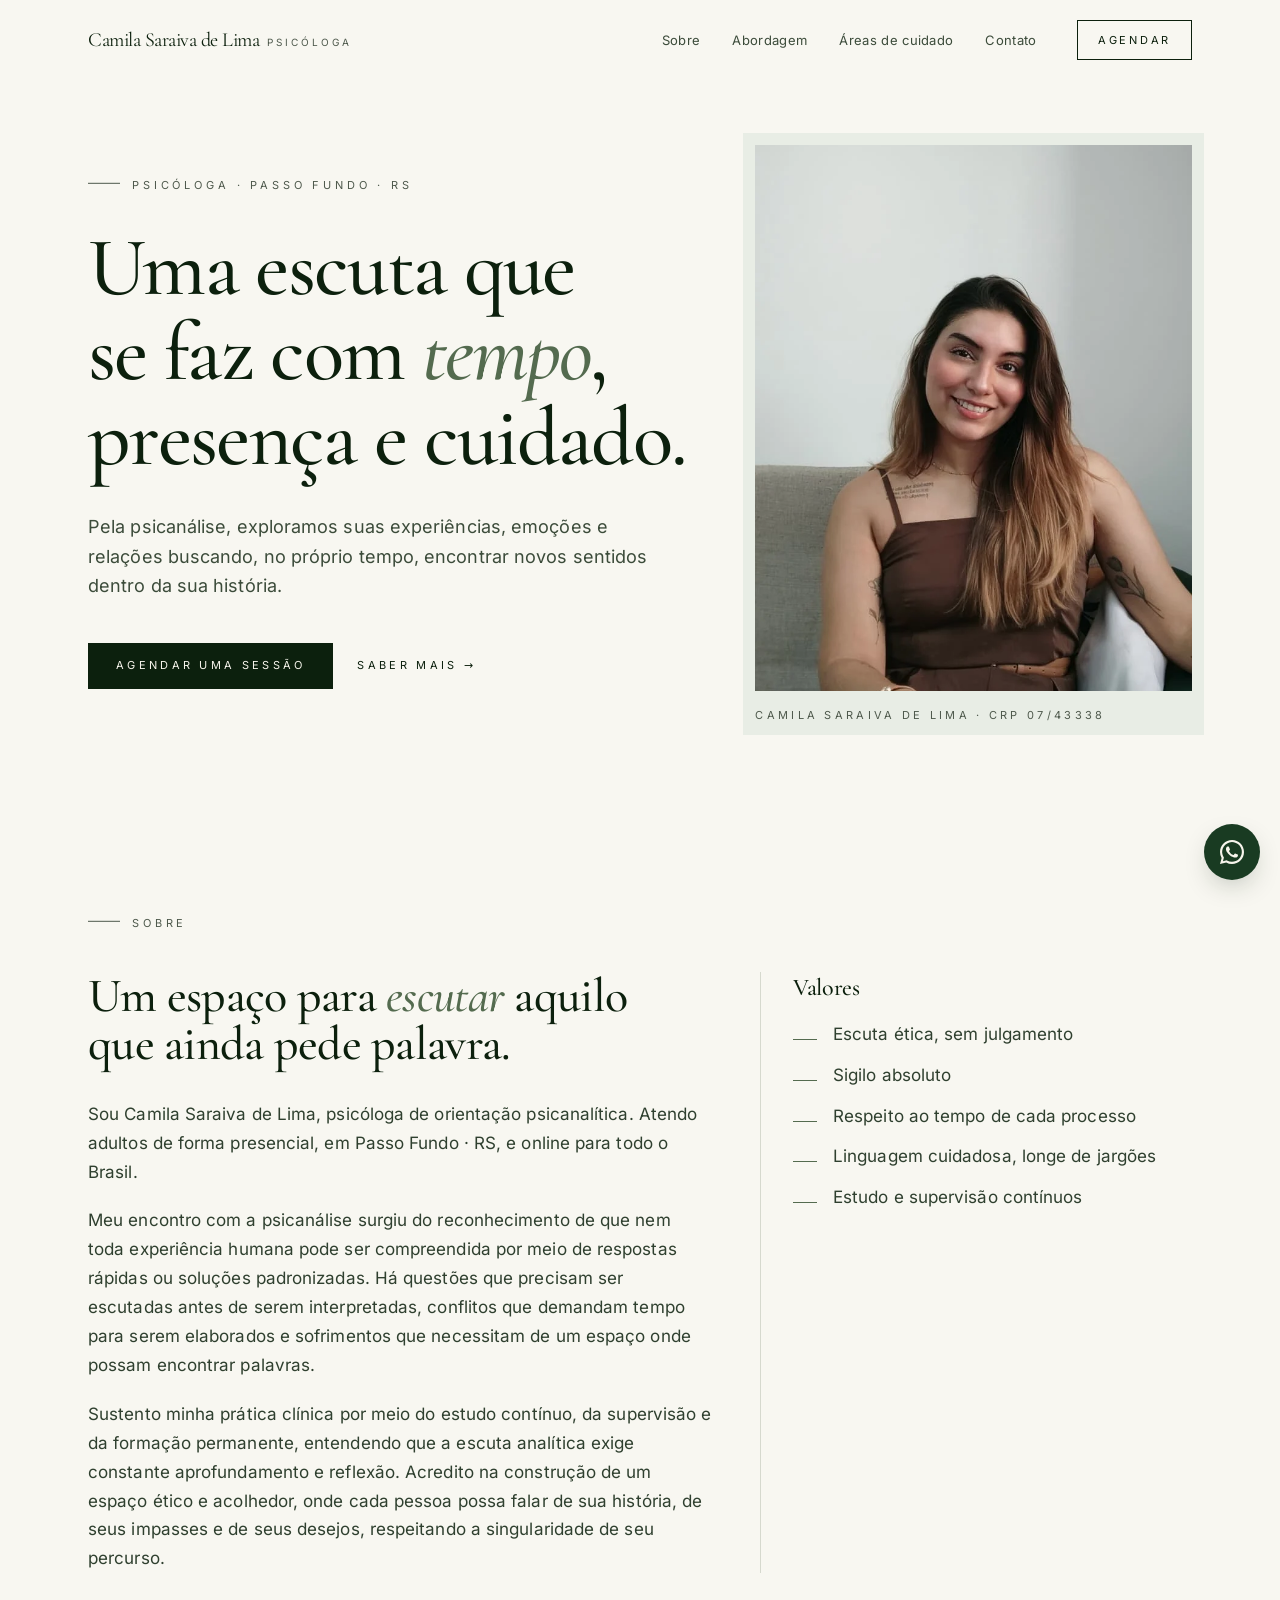
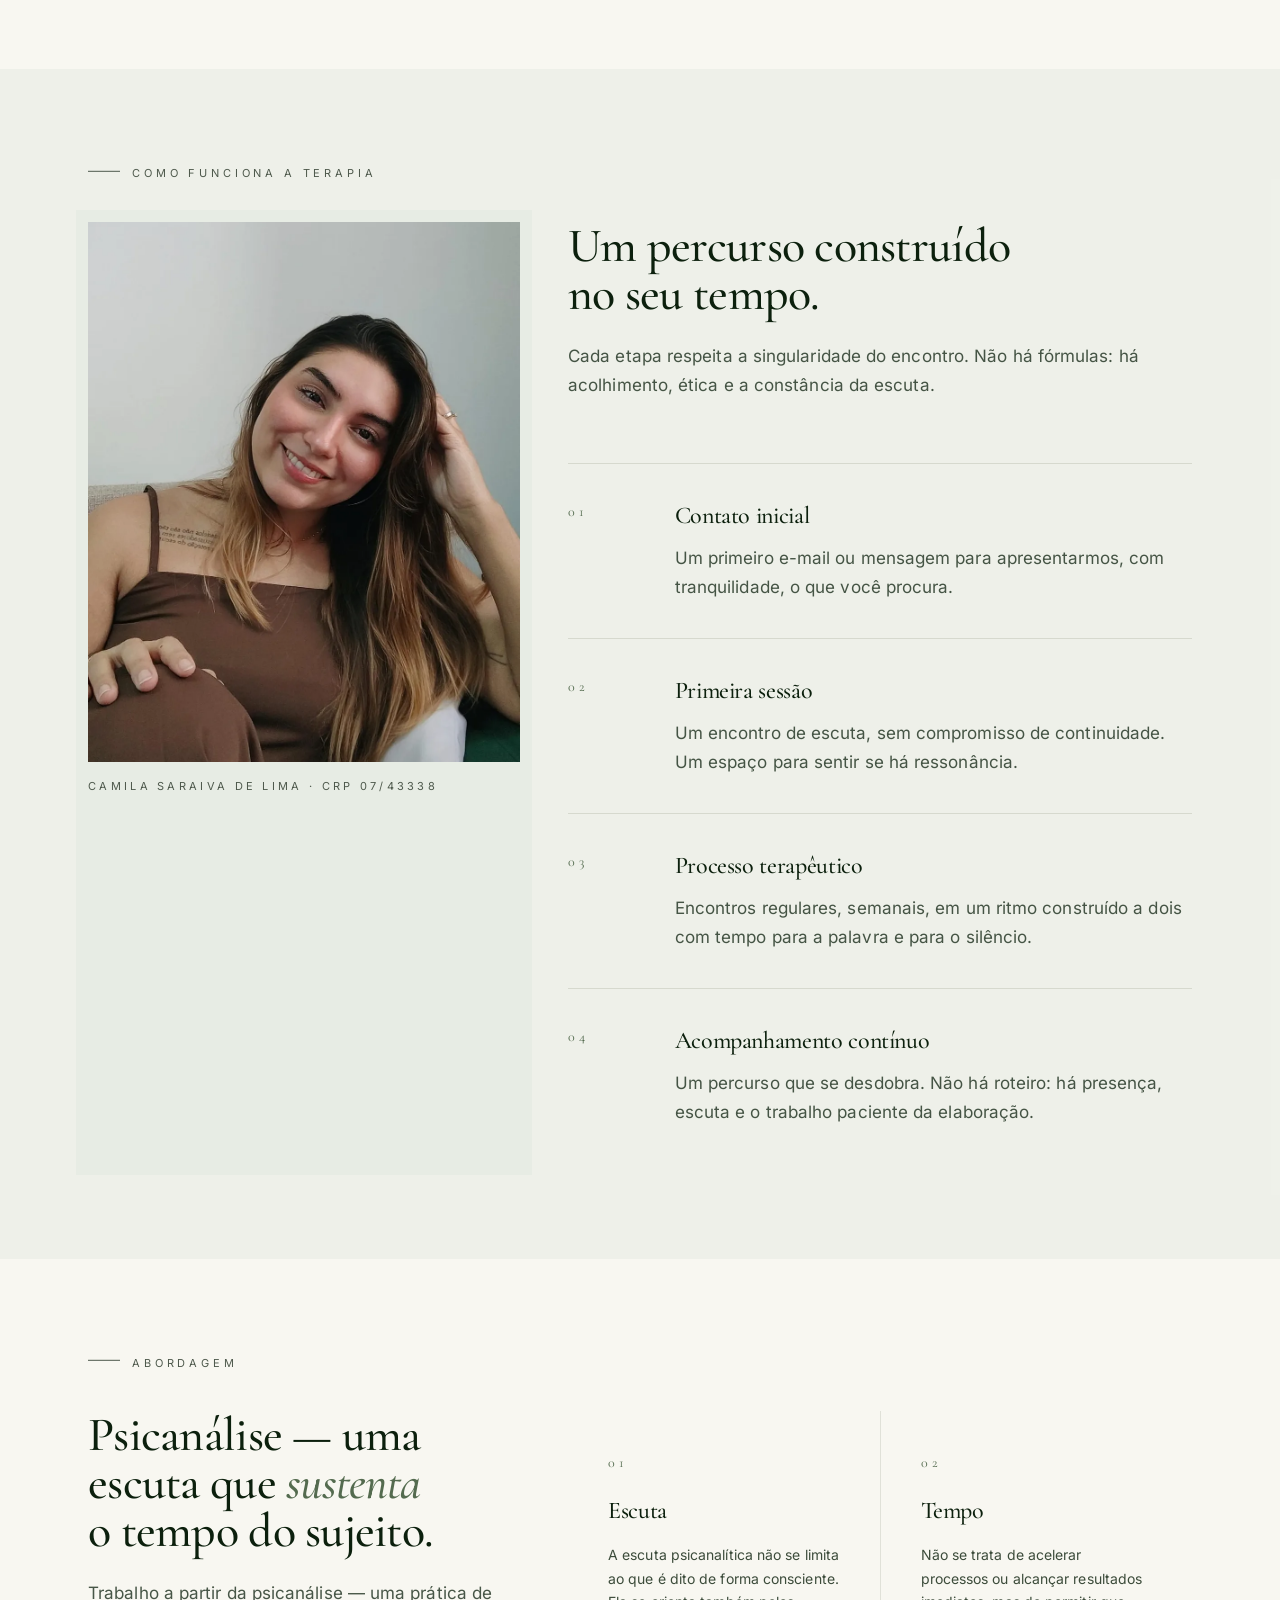
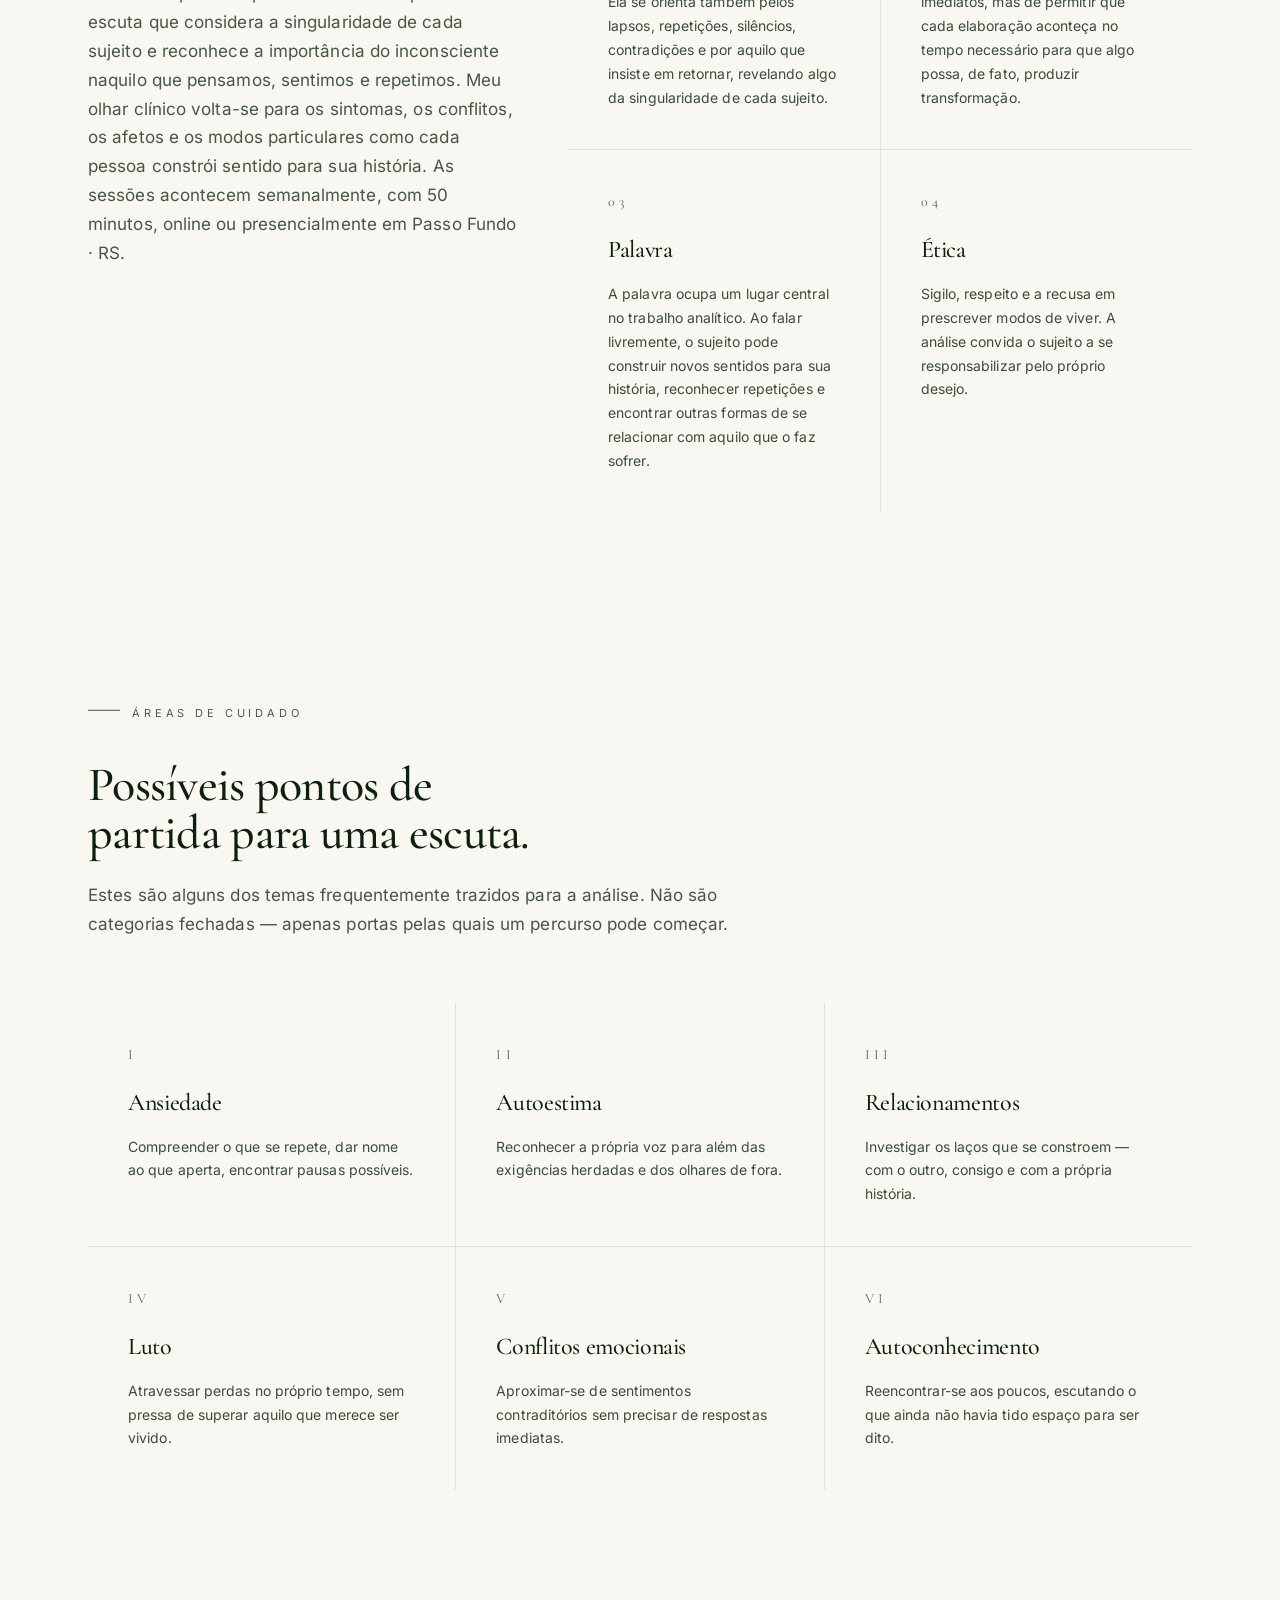
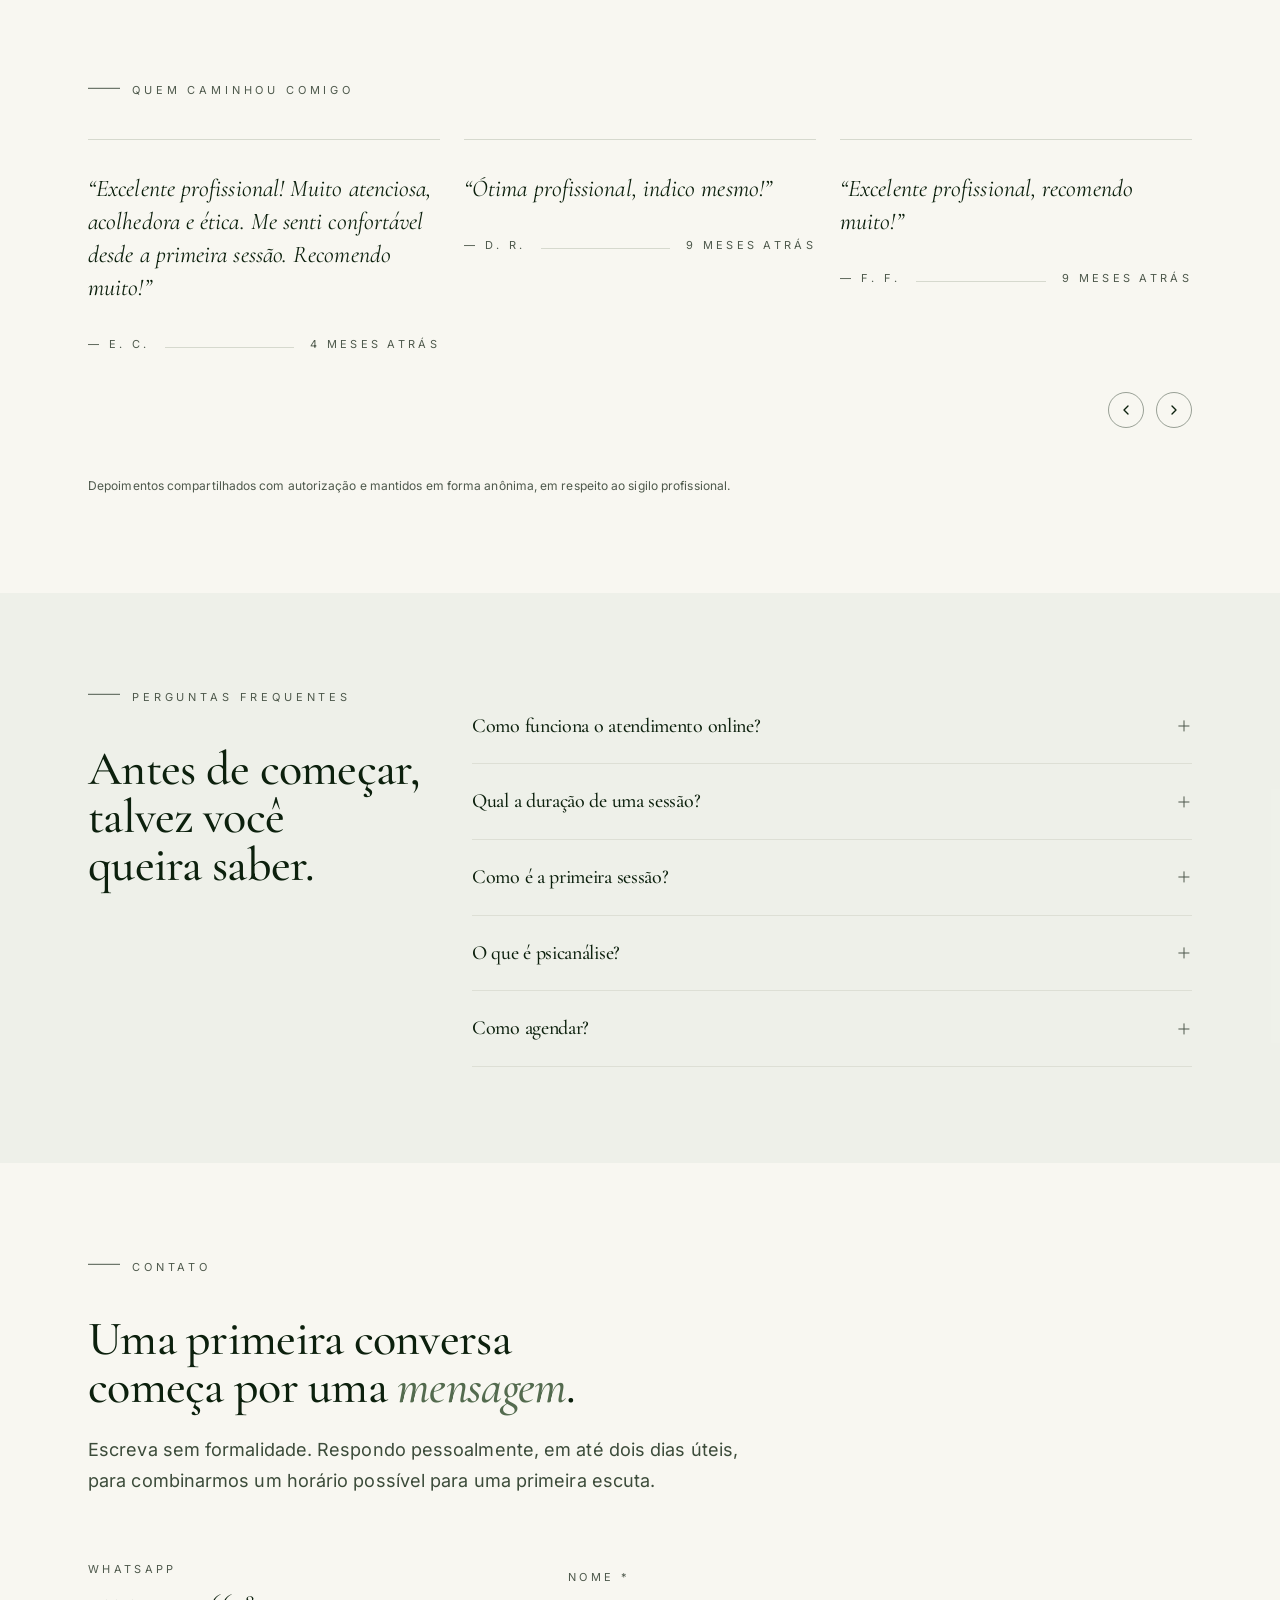
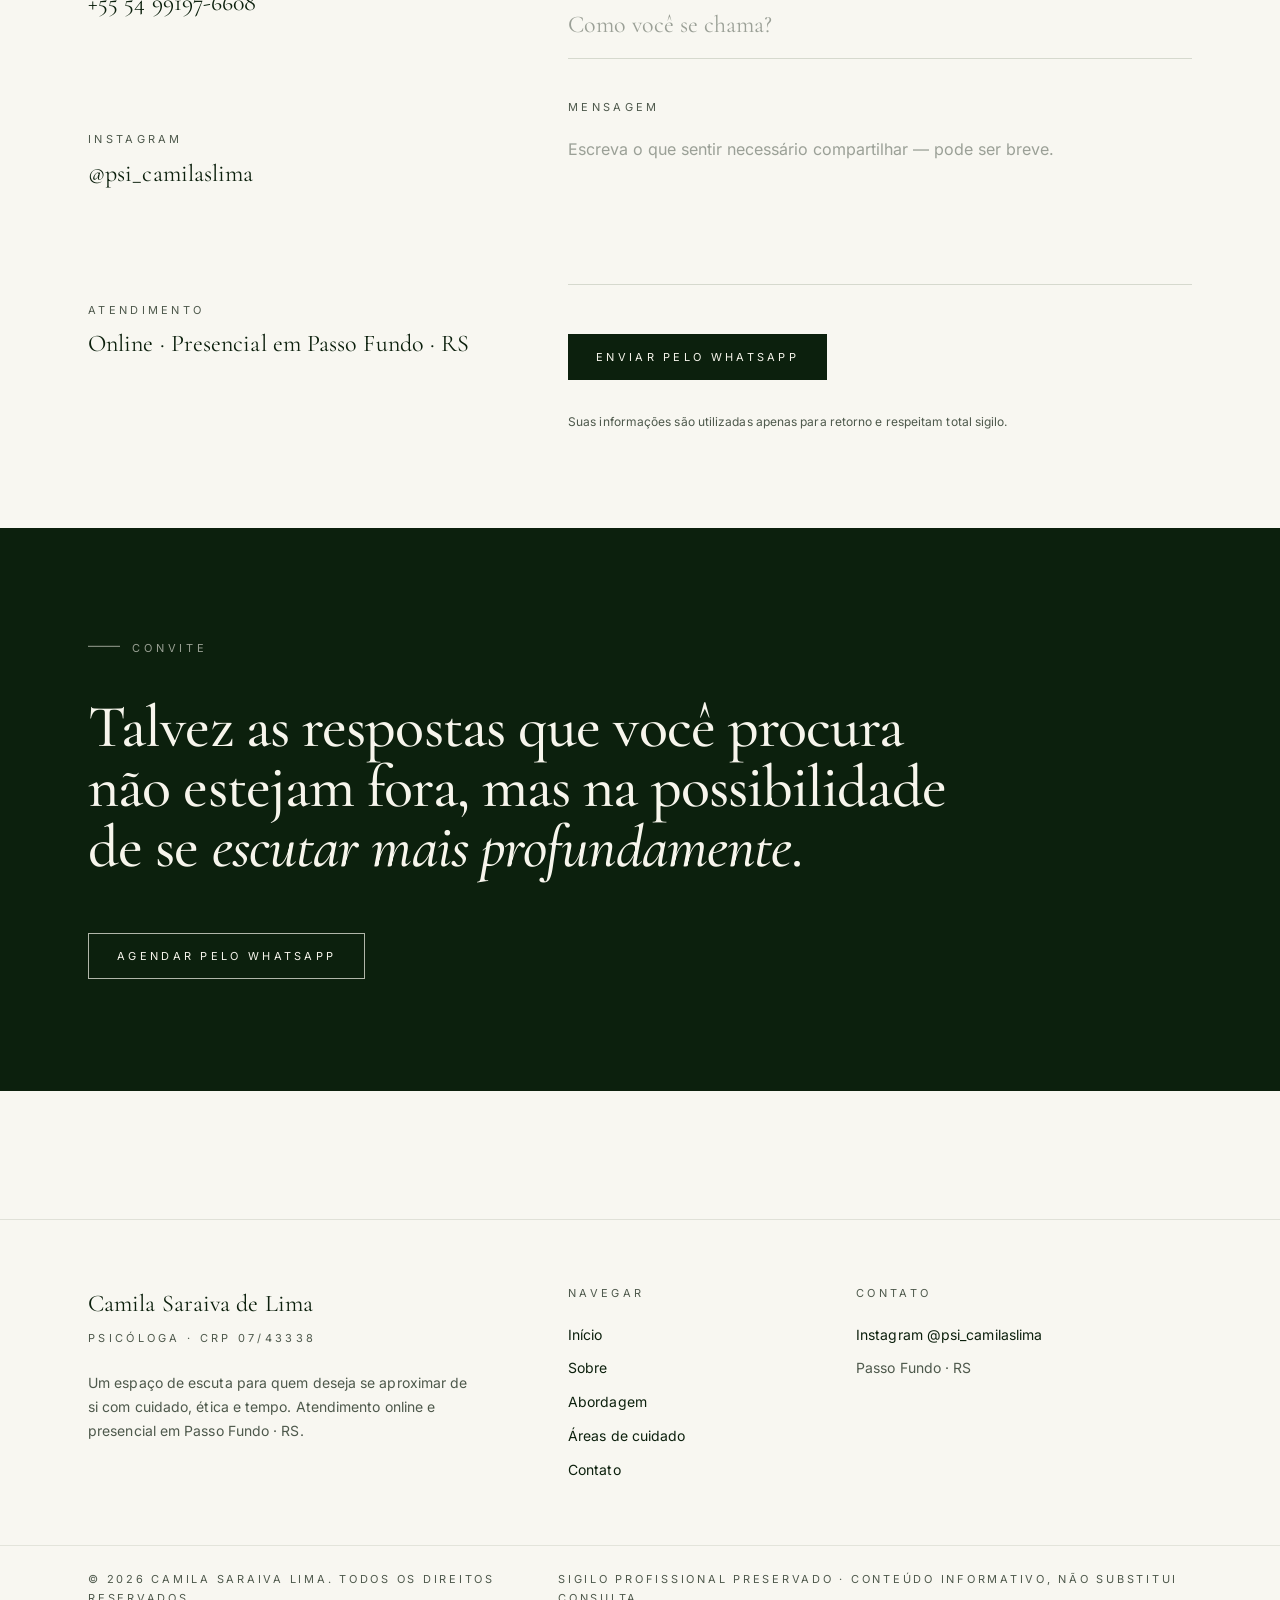
==== commit a1f5af39: "Move retrato para a seção "Como funciona a terapia" Remove a foto da seção "Sobre" e adiciona a nova" ====
--- a/index.html
+++ b/index.html
@@ -131,15 +131,7 @@
       <div class="container">
         <p class="section-eyebrow"><span></span>Sobre</p>
         <div class="about-grid">
-          <figure class="about-portrait">
-            <picture>
-              <source srcset="assets/images/camila-sobre-v2.webp" type="image/webp" />
-              <img src="assets/images/camila-sobre-v2.png" alt="Camila Saraiva Lima, psicóloga." width="960"
-                height="1280" loading="lazy" decoding="async" />
-            </picture>
-            <figcaption>Camila Saraiva de Lima · CRP 07/43338</figcaption>
-          </figure>
-          <div>
+          <div class="about-intro">
             <h2 id="sobre-title">
               Um espaço para <em>escutar</em> aquilo que ainda pede palavra.
             </h2>
@@ -166,6 +158,8 @@
                 desejos, respeitando a singularidade de seu percurso.
               </p>
             </div>
+          </div>
+          <div class="about-values">
             <h3 class="values-title">Valores</h3>
             <ul class="values-list">
               <li>
@@ -192,56 +186,66 @@
     <section class="section surface" aria-labelledby="process-title">
       <div class="container">
         <p class="section-eyebrow"><span></span>Como funciona a terapia</p>
-        <div class="process-grid">
+        <div class="process-intro">
+          <figure class="process-portrait">
+            <div class="portrait-backdrop" aria-hidden="true"></div>
+            <picture>
+              <source srcset="assets/images/camila-como-funciona-terapia.webp" type="image/webp" />
+              <img src="assets/images/camila-como-funciona-terapia.png"
+                alt="Camila Saraiva de Lima, psicóloga, em um momento tranquilo e acolhedor." width="960"
+                height="1337" loading="lazy" decoding="async" />
+            </picture>
+            <figcaption>Camila Saraiva de Lima · CRP 07/43338</figcaption>
+          </figure>
           <div>
             <h2 id="process-title">Um percurso construído no seu tempo.</h2>
             <p class="intro-copy">
               Cada etapa respeita a singularidade do encontro. Não há
               fórmulas: há acolhimento, ética e a constância da escuta.
             </p>
-          </div>
-          <ol class="steps-list">
-            <li>
-              <span class="step-number">01</span>
-              <div>
-                <h3>Contato inicial</h3>
-                <p>
-                  Um primeiro e-mail ou mensagem para apresentarmos, com
-                  tranquilidade, o que você procura.
-                </p>
-              </div>
-            </li>
-            <li>
-              <span class="step-number">02</span>
-              <div>
-                <h3>Primeira sessão</h3>
-                <p>
-                  Um encontro de escuta, sem compromisso de continuidade. Um
-                  espaço para sentir se há ressonância.
-                </p>
-              </div>
-            </li>
-            <li>
-              <span class="step-number">03</span>
-              <div>
-                <h3>Processo terapêutico</h3>
-                <p>
-                  Encontros regulares, semanais, em um ritmo construído a dois
-                  com tempo para a palavra e para o silêncio.
-                </p>
-              </div>
-            </li>
-            <li>
-              <span class="step-number">04</span>
-              <div>
-                <h3>Acompanhamento contínuo</h3>
-                <p>
-                  Um percurso que se desdobra. Não há roteiro: há presença,
-                  escuta e o trabalho paciente da elaboração.
-                </p>
-              </div>
-            </li>
-          </ol>
+            <ol class="steps-list">
+              <li>
+                <span class="step-number">01</span>
+                <div>
+                  <h3>Contato inicial</h3>
+                  <p>
+                    Um primeiro e-mail ou mensagem para apresentarmos, com
+                    tranquilidade, o que você procura.
+                  </p>
+                </div>
+              </li>
+              <li>
+                <span class="step-number">02</span>
+                <div>
+                  <h3>Primeira sessão</h3>
+                  <p>
+                    Um encontro de escuta, sem compromisso de continuidade. Um
+                    espaço para sentir se há ressonância.
+                  </p>
+                </div>
+              </li>
+              <li>
+                <span class="step-number">03</span>
+                <div>
+                  <h3>Processo terapêutico</h3>
+                  <p>
+                    Encontros regulares, semanais, em um ritmo construído a
+                    dois com tempo para a palavra e para o silêncio.
+                  </p>
+                </div>
+              </li>
+              <li>
+                <span class="step-number">04</span>
+                <div>
+                  <h3>Acompanhamento contínuo</h3>
+                  <p>
+                    Um percurso que se desdobra. Não há roteiro: há presença,
+                    escuta e o trabalho paciente da elaboração.
+                  </p>
+                </div>
+              </li>
+            </ol>
+          </div>
         </div>
       </div>
     </section>
--- a/assets/css/styles.css
+++ b/assets/css/styles.css
@@ -436,8 +436,10 @@
     letter-spacing: 0.3em;
     text-transform: uppercase;
   }
-  .hero-portrait {
+  .hero-portrait,
+  .process-portrait {
     position: relative;
+    min-width: 0;
   }
   .portrait-backdrop {
     position: absolute;
@@ -446,8 +448,9 @@
     background: var(--surface);
   }
   .hero-portrait img,
-  .about-portrait img {
+  .process-portrait img {
     width: 100%;
+    min-width: 0;
     aspect-ratio: 4 / 5;
     object-fit: cover;
   }
@@ -464,7 +467,7 @@
 
   .about-grid {
     display: grid;
-    gap: 4rem;
+    gap: 3rem;
   }
   .about-copy {
     display: grid;
@@ -473,7 +476,7 @@
     color: color-mix(in oklab, var(--foreground) 85%, transparent);
   }
   .values-title {
-    margin-top: 2.5rem;
+    margin-top: 0;
   }
   .values-list {
     display: grid;
@@ -494,7 +497,7 @@
     background: var(--accent);
   }
 
-  .process-grid,
+  .process-intro,
   .approach-grid {
     display: grid;
     gap: 3rem;
@@ -505,16 +508,17 @@
   }
   .steps-list {
     display: grid;
-    gap: 1px;
-    background: color-mix(in oklab, var(--border) 70%, transparent);
+    margin-top: 3rem;
     list-style: none;
   }
   .steps-list li {
     display: grid;
-    grid-template-columns: repeat(12, minmax(0, 1fr));
-    gap: 1.5rem;
-    padding: 2rem;
-    background: var(--background);
+    gap: 1rem;
+    padding-block: 1.75rem;
+    border-top: 1px solid var(--border);
+  }
+  .steps-list li:last-child {
+    padding-bottom: 0;
   }
   .step-number {
     grid-column: 1 / -1;
@@ -981,24 +985,30 @@
     grid-template-columns: repeat(12, minmax(0, 1fr));
     gap: 3rem;
   }
-  .about-portrait {
+  .about-intro {
+    grid-column: span 7;
+  }
+  .about-values {
     grid-column: span 5;
-  }
-  .about-grid > div {
-    grid-column: span 7;
-  }
-  .process-grid,
+    padding-left: 2rem;
+    border-left: 1px solid var(--border);
+  }
+  .process-intro,
   .approach-grid {
     grid-template-columns: repeat(12, minmax(0, 1fr));
   }
-  .process-grid > div:first-child {
-    grid-column: span 4;
+  .process-portrait {
+    grid-column: span 5;
+  }
+  .process-intro > div {
+    grid-column: span 7;
   }
   .steps-list {
-    grid-column: span 8;
+    margin-top: 4rem;
   }
   .steps-list li {
-    padding: 2.5rem;
+    grid-template-columns: repeat(12, minmax(0, 1fr));
+    padding-block: 2.25rem;
   }
   .step-number {
     grid-column: span 2;
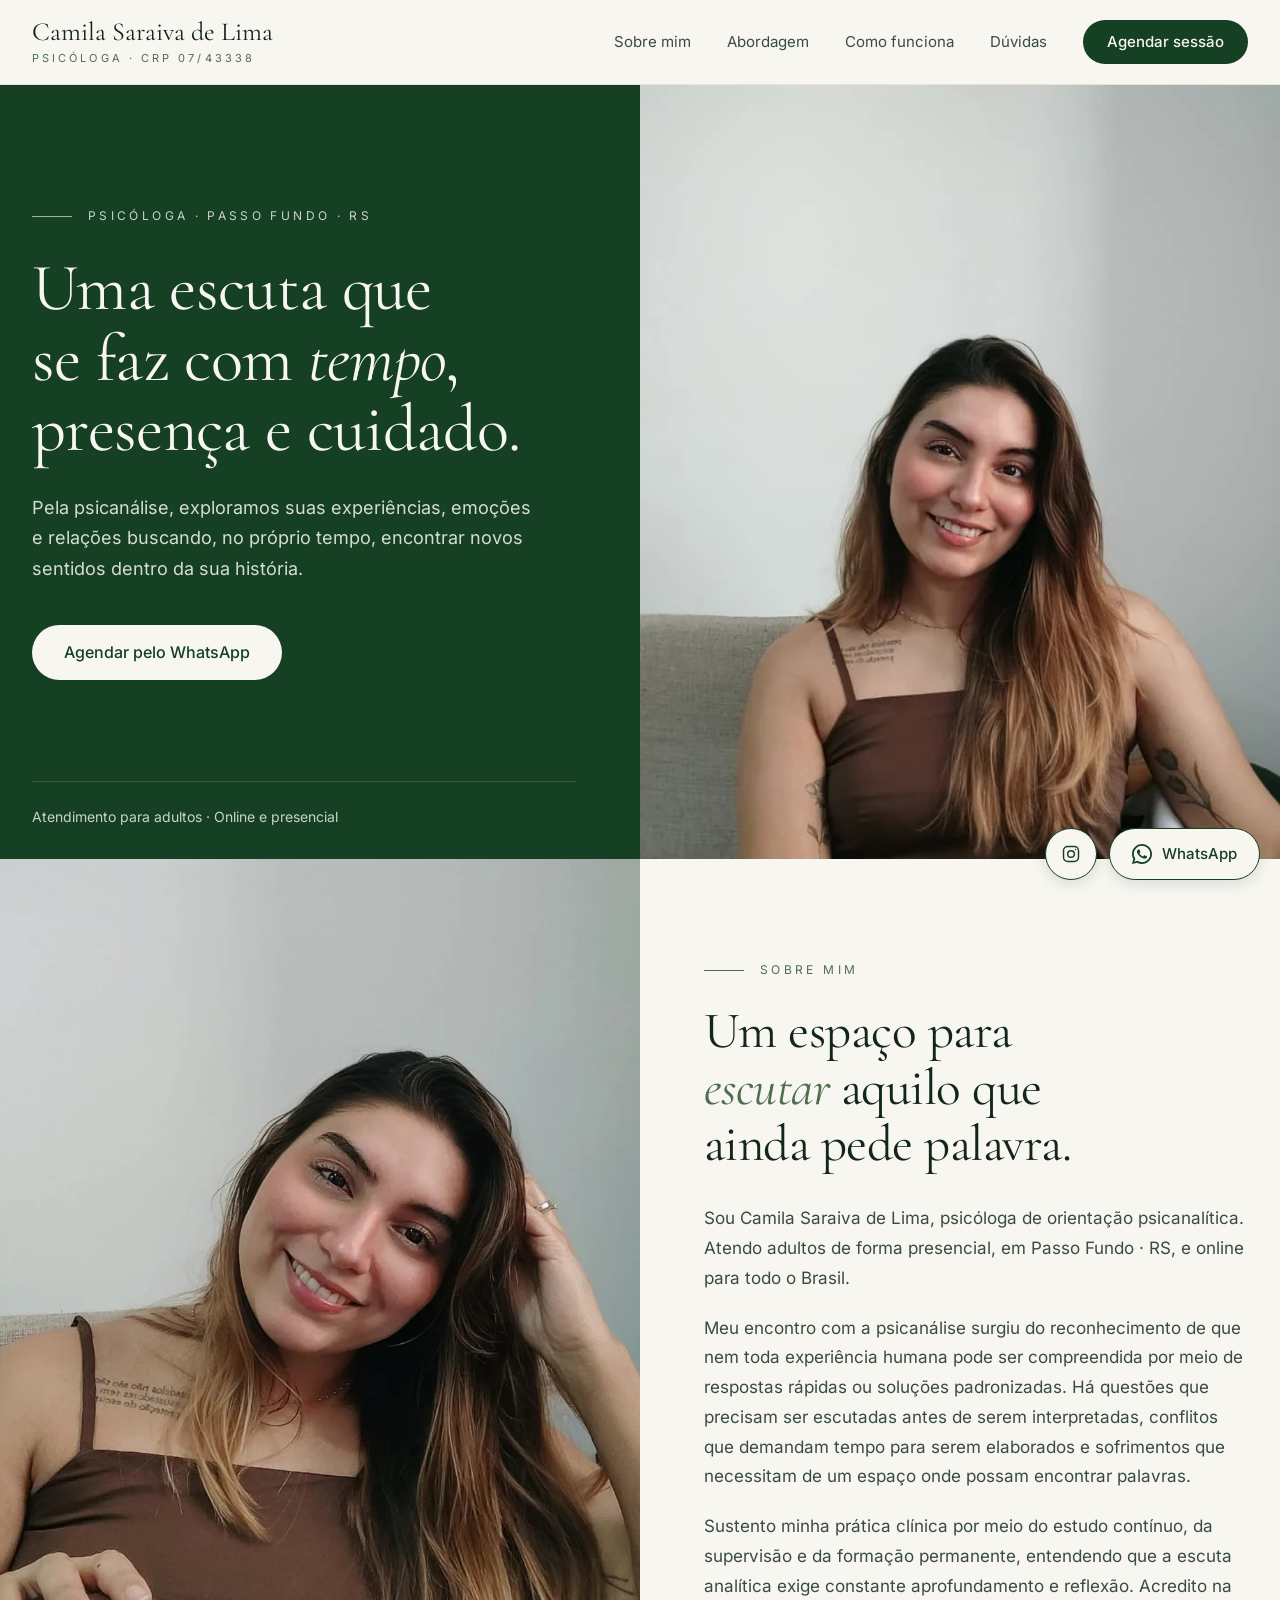
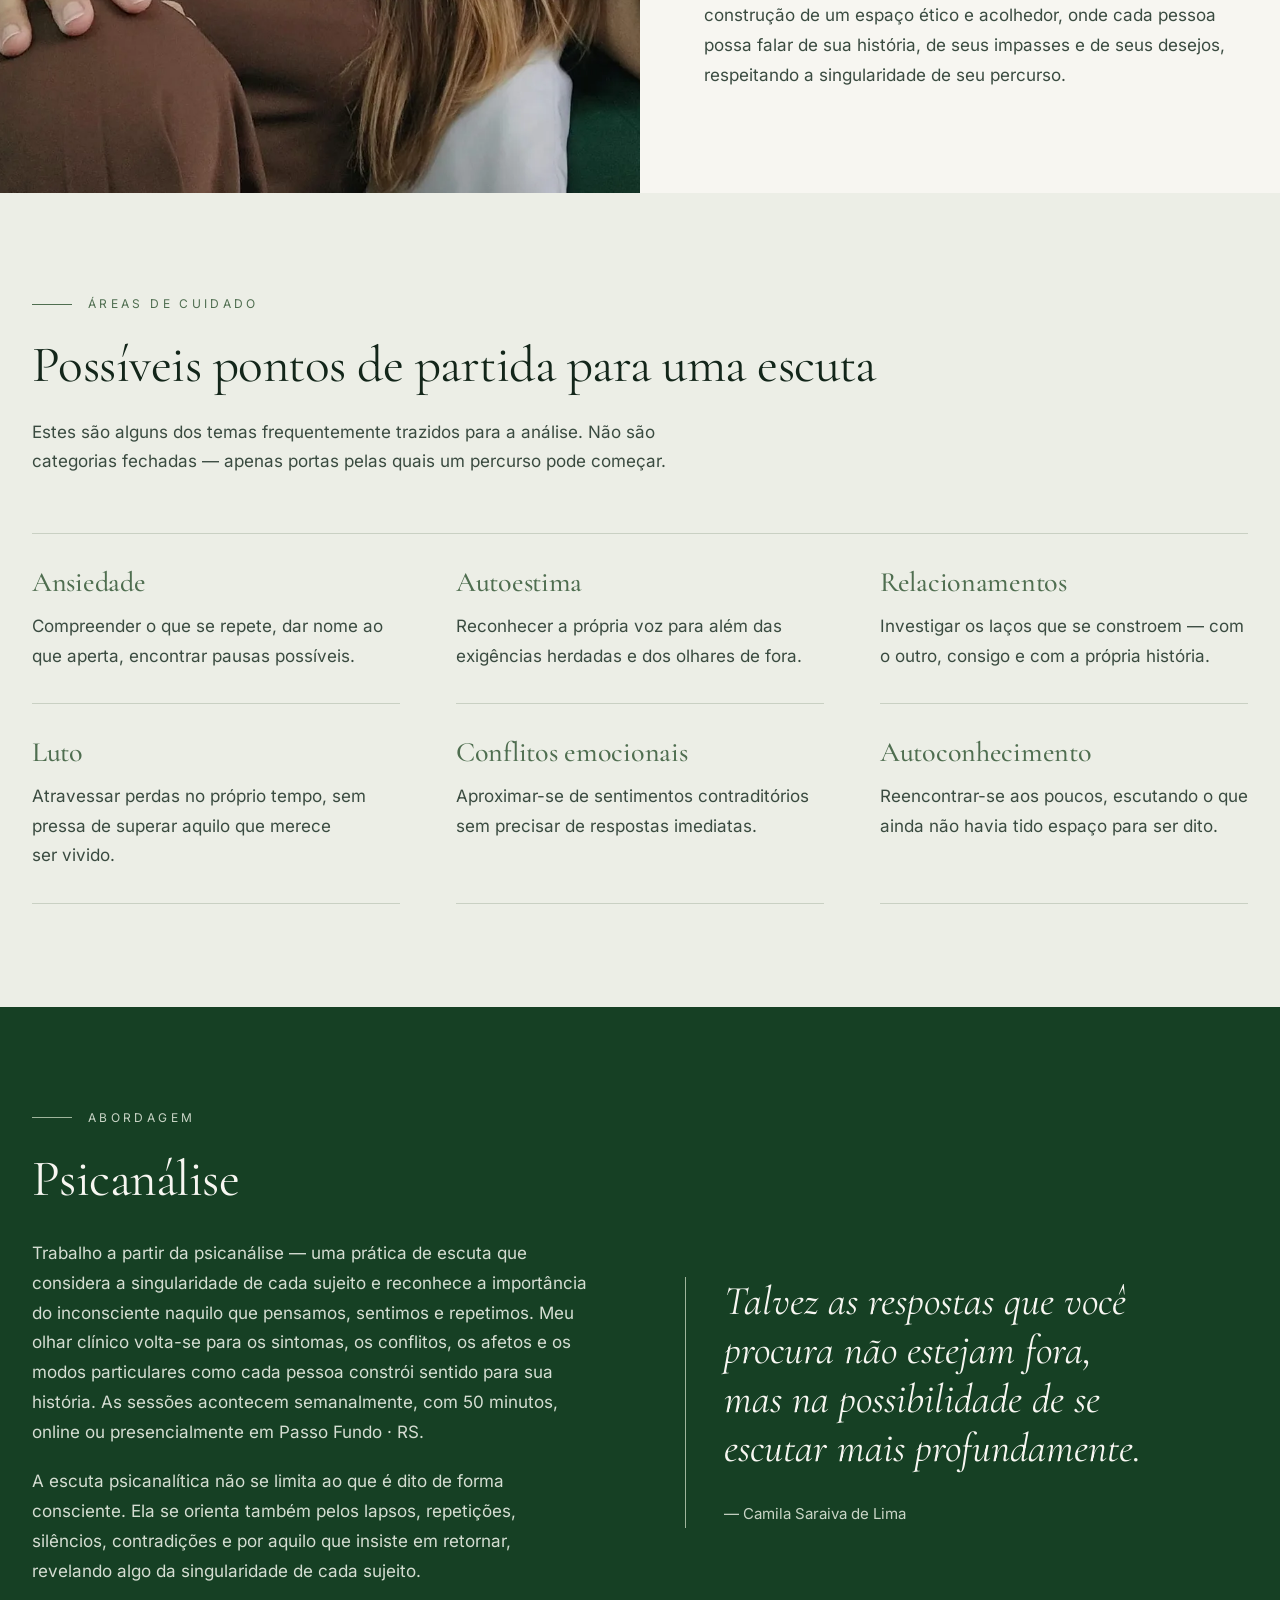
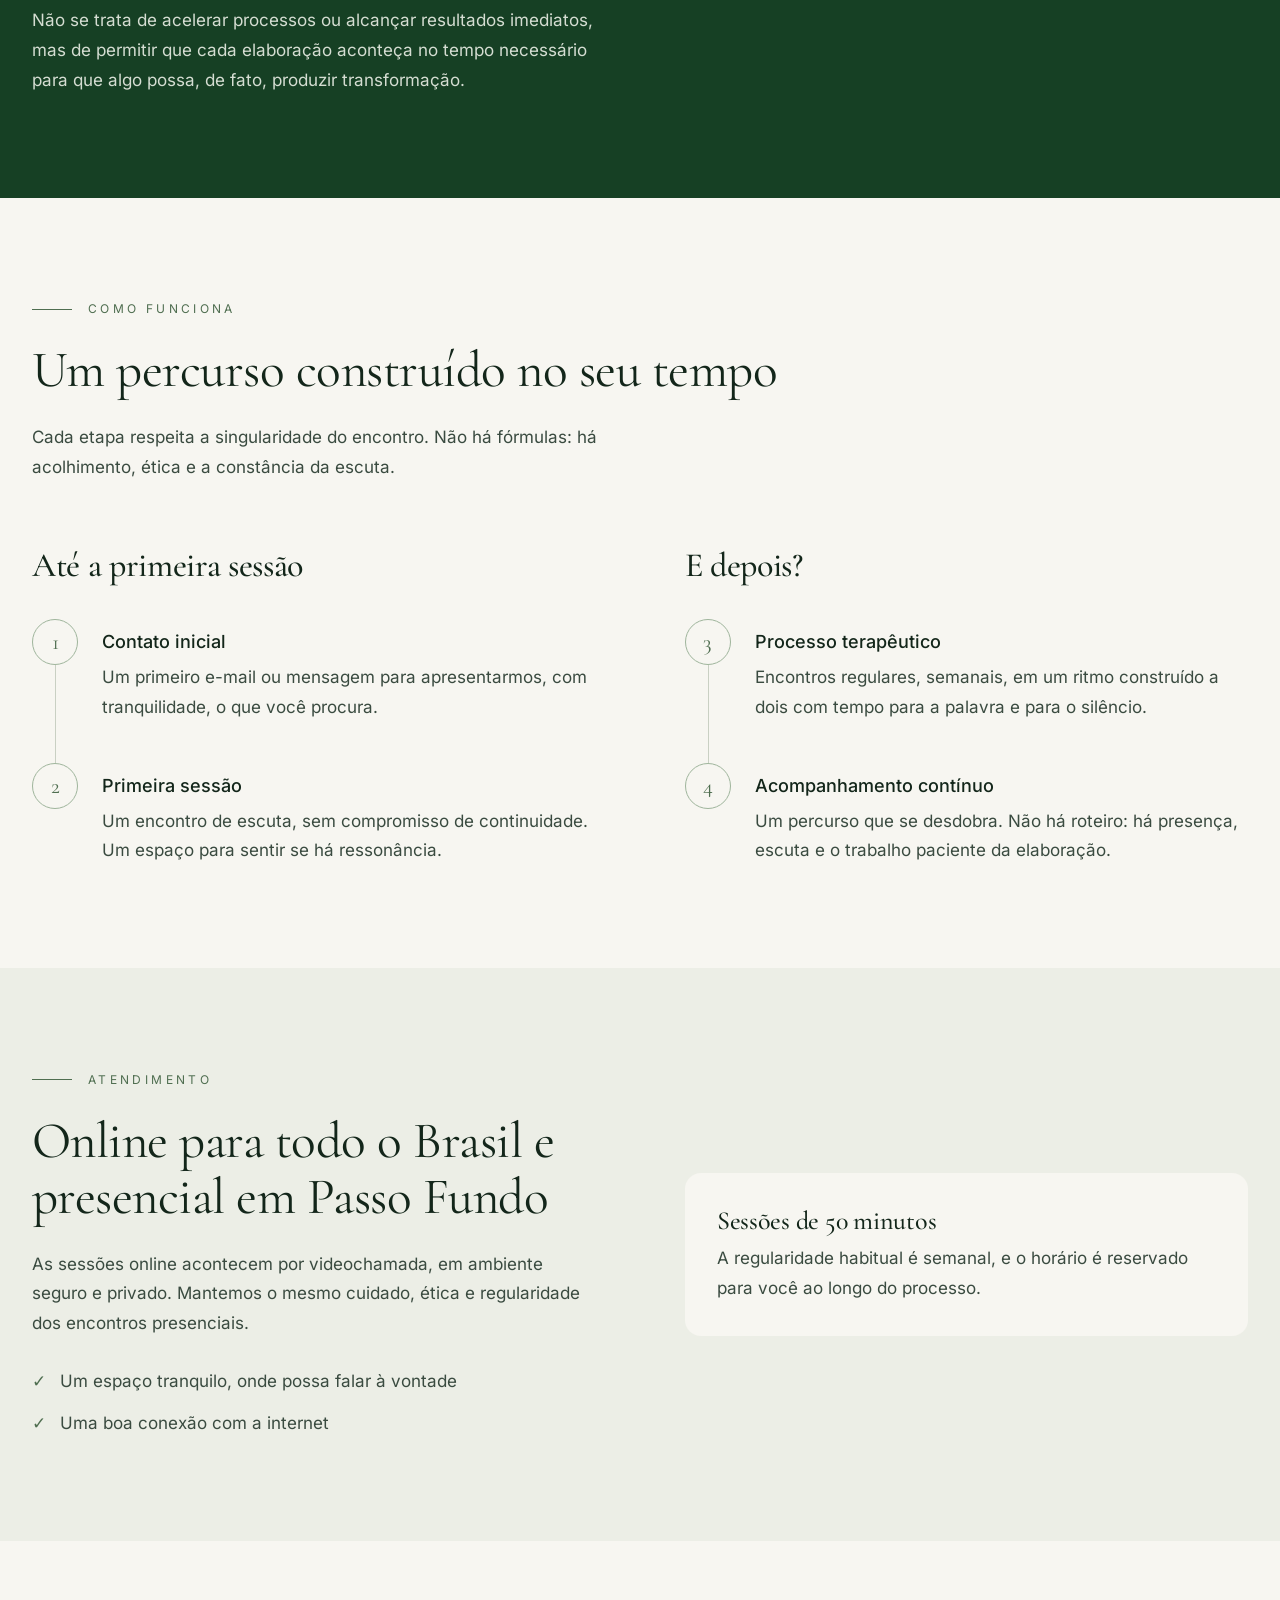
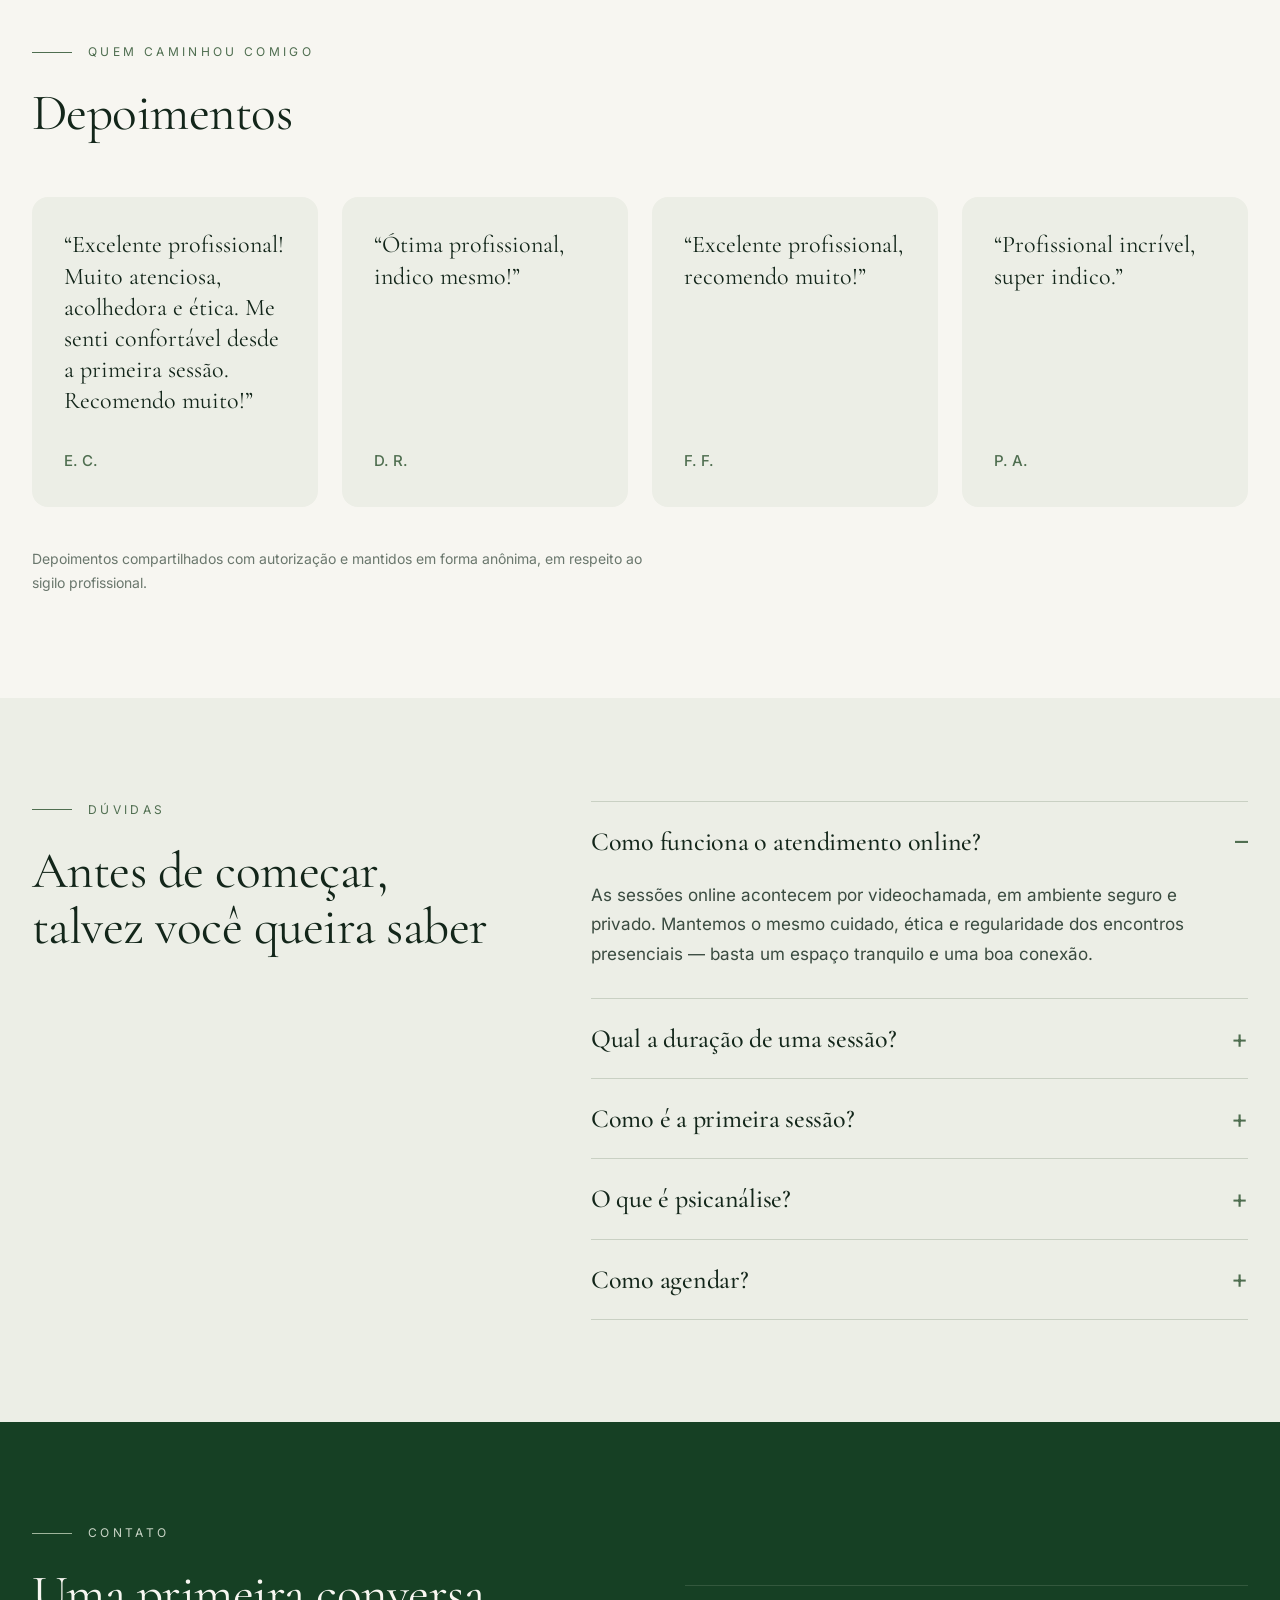
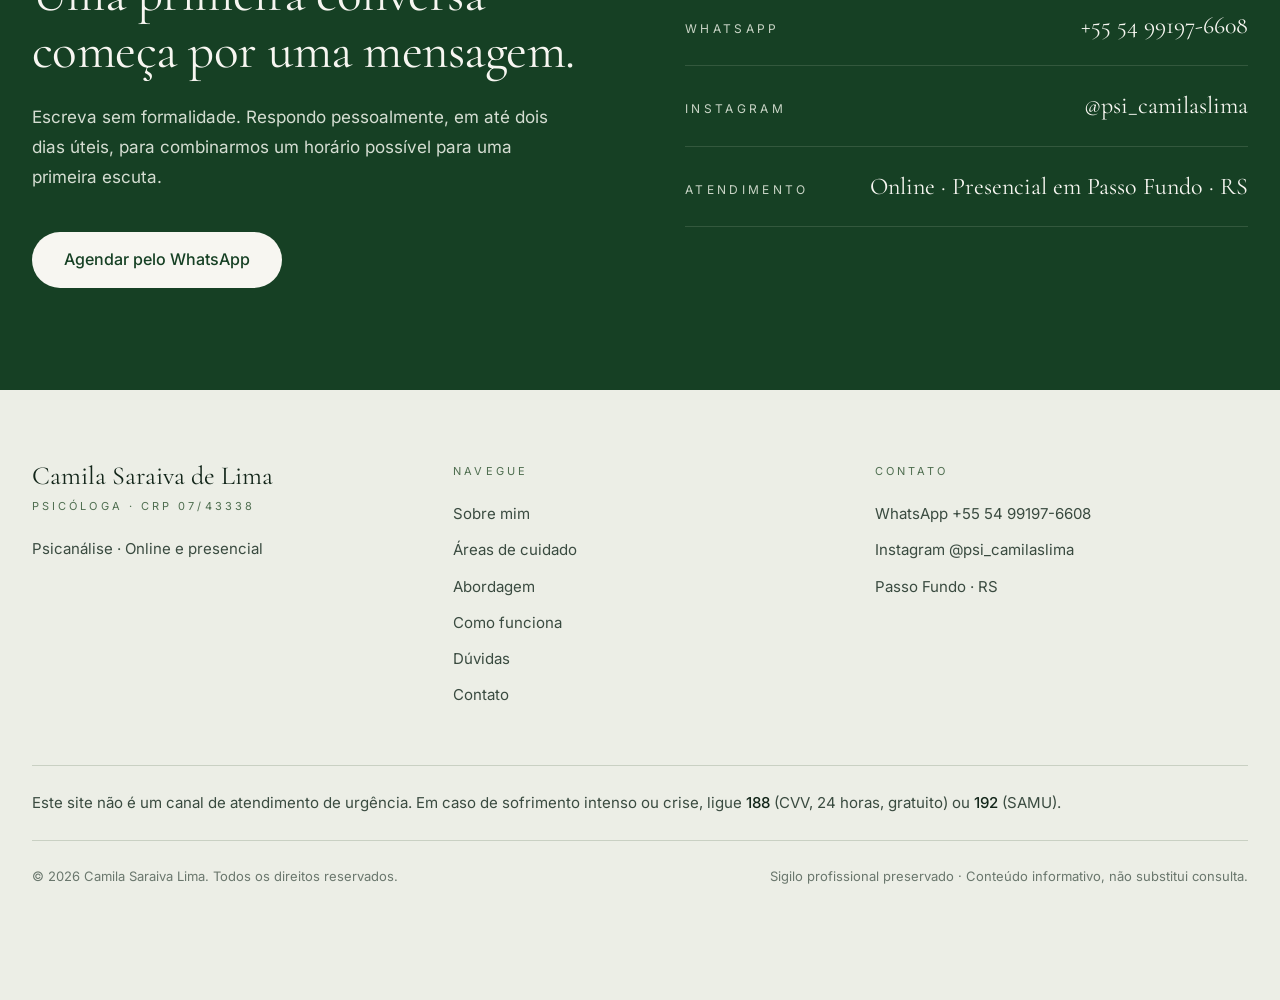
==== commit 8b4891a4: "Redesenha a home com nova estrutura e identidade visual Alterna blocos de largura total (texto + fot" ====
--- a/index.html
+++ b/index.html
@@ -27,7 +27,8 @@
   <link rel="preload" href="assets/fonts/cormorant-garamond-normal.woff2" as="font" type="font/woff2" crossorigin />
   <link rel="preload" href="assets/fonts/cormorant-garamond-italic.woff2" as="font" type="font/woff2" crossorigin />
   <link rel="preload" href="assets/fonts/inter-normal.woff2" as="font" type="font/woff2" crossorigin />
-  <link rel="preload" href="assets/images/camila-hero-v2.webp" as="image" type="image/webp" fetchpriority="high" />
+  <link rel="preload" href="assets/images/camila-hero-v2.webp" as="image" type="image/webp" fetchpriority="high"
+    media="(min-width: 601px)" />
   <link rel="stylesheet" href="assets/css/styles.css" />
   <script type="application/ld+json">
       {
@@ -55,17 +56,16 @@
     <div class="container header-inner">
       <a class="brand" href="/" aria-label="Camila Saraiva de Lima — Início">
         <span class="brand-name">Camila Saraiva de Lima</span>
-        <span class="brand-role">PSICÓLOGA</span>
+        <span class="brand-role">PSICÓLOGA · CRP 07/43338</span>
       </a>
 
       <nav class="desktop-nav" aria-label="Navegação principal">
-        <a href="/#sobre">Sobre</a>
+        <a href="/#sobre">Sobre mim</a>
         <a href="/#abordagem">Abordagem</a>
-        <a href="/#areas">Áreas de cuidado</a>
-        <a href="/#contato">Contato</a>
-        <a class="button button-outline header-cta"
-          href="https://wa.me/5554991976608?text=Ol%C3%A1%2C%20Camila.%20Encontrei%20seu%20site%20e%20gostaria%20de%20conversar%20sobre%20uma%20primeira%20sess%C3%A3o."
-          target="_blank" rel="noopener noreferrer">Agendar</a>
+        <a href="/#como-funciona">Como funciona</a>
+        <a href="/#duvidas">Dúvidas</a>
+        <a class="button button-solid header-cta" href="https://wa.me/5554991976608?text=Ol%C3%A1%2C%20Camila.%20Encontrei%20seu%20site%20e%20gostaria%20de%20conversar%20sobre%20uma%20primeira%20sess%C3%A3o." target="_blank" rel="noopener noreferrer">Agendar
+          sessão</a>
       </nav>
 
       <button class="menu-toggle" type="button" aria-label="Abrir menu" aria-expanded="false"
@@ -82,184 +82,152 @@
     <div class="mobile-menu" id="mobile-menu" aria-hidden="true" data-mobile-menu>
       <nav class="container mobile-nav" aria-label="Navegação móvel">
         <a href="/">Início</a>
-        <a href="/#sobre">Sobre</a>
+        <a href="/#sobre">Sobre mim</a>
         <a href="/#abordagem">Abordagem</a>
-        <a href="/#areas">Áreas de cuidado</a>
-        <a href="/#contato">Contato</a>
-        <a class="button button-solid mobile-cta"
-          href="https://wa.me/5554991976608?text=Ol%C3%A1%2C%20Camila.%20Encontrei%20seu%20site%20e%20gostaria%20de%20conversar%20sobre%20uma%20primeira%20sess%C3%A3o."
-          target="_blank" rel="noopener noreferrer">Agendar pelo WhatsApp</a>
+        <a href="/#como-funciona">Como funciona</a>
+        <a href="/#duvidas">Dúvidas</a>
+        <a class="button button-solid mobile-cta" href="https://wa.me/5554991976608?text=Ol%C3%A1%2C%20Camila.%20Encontrei%20seu%20site%20e%20gostaria%20de%20conversar%20sobre%20uma%20primeira%20sess%C3%A3o." target="_blank" rel="noopener noreferrer">Agendar pelo
+          WhatsApp</a>
       </nav>
     </div>
   </header>
 
   <main id="conteudo">
-    <section class="hero">
-      <div class="container hero-grid">
-        <div class="hero-copy">
-          <p class="eyebrow">
-            <span></span>PSICÓLOGA · PASSO FUNDO&nbsp;· RS
-          </p>
-          <h1>
-            Uma escuta que se faz com&nbsp;<em>tempo</em>, presença e cuidado.
-          </h1>
-          <p class="hero-lead">
-            Pela psicanálise, exploramos suas experiências, emoções e relações
-            buscando, no próprio tempo, encontrar novos sentidos dentro da sua
-            história.
-          </p>
-          <div class="hero-actions">
-            <a class="button button-solid"
-              href="https://wa.me/5554991976608?text=Ol%C3%A1%2C%20Camila.%20Encontrei%20seu%20site%20e%20gostaria%20de%20conversar%20sobre%20uma%20primeira%20sess%C3%A3o."
-              target="_blank" rel="noopener noreferrer">Agendar uma sessão</a>
-            <a class="text-link" href="#sobre">Saber mais →</a>
-          </div>
-        </div>
-        <figure class="hero-portrait">
-          <div class="portrait-backdrop" aria-hidden="true"></div>
-          <picture>
-            <source srcset="assets/images/camila-hero-v2.webp" type="image/webp" />
-            <img src="assets/images/camila-hero-v2.png" alt="Retrato de Camila Saraiva Lima, psicóloga." width="720"
-              height="1280" fetchpriority="high" decoding="async" />
-          </picture>
-          <figcaption>Camila Saraiva de Lima · CRP 07/43338</figcaption>
-        </figure>
-      </div>
-    </section>
-
-    <section class="section" id="sobre" aria-labelledby="sobre-title">
+    <section class="hero split">
+      <div class="split-copy section-green">
+        <div class="split-inner">
+          <div class="hero-copy">
+            <p class="eyebrow">PSICÓLOGA · PASSO FUNDO&nbsp;· RS</p>
+            <h1>
+              Uma escuta que se faz com&nbsp;<em>tempo</em>, presença e cuidado.
+            </h1>
+            <p class="hero-lead">
+              Pela psicanálise, exploramos suas experiências, emoções e relações
+              buscando, no próprio tempo, encontrar novos sentidos dentro da sua
+              história.
+            </p>
+            <div class="hero-actions">
+              <a class="button button-cream" href="https://wa.me/5554991976608?text=Ol%C3%A1%2C%20Camila.%20Encontrei%20seu%20site%20e%20gostaria%20de%20conversar%20sobre%20uma%20primeira%20sess%C3%A3o." target="_blank" rel="noopener noreferrer">Agendar pelo
+                WhatsApp</a>
+            </div>
+          </div>
+          <p class="hero-foot">Atendimento para adultos · Online e presencial</p>
+        </div>
+      </div>
+      <figure class="split-media">
+        <picture>
+          <source srcset="assets/images/camila-hero-v2.webp" type="image/webp" />
+          <img src="assets/images/camila-hero-v2.png" alt="Retrato de Camila Saraiva Lima, psicóloga." width="720"
+            height="1280" loading="lazy" decoding="async" />
+        </picture>
+      </figure>
+    </section>
+
+    <section class="split" id="sobre" aria-labelledby="sobre-title">
+      <figure class="split-media">
+        <picture>
+          <source srcset="assets/images/camila-como-funciona-terapia.webp" type="image/webp" />
+          <img src="assets/images/camila-como-funciona-terapia.png"
+            alt="Camila Saraiva de Lima, psicóloga, em um momento tranquilo e acolhedor." width="960" height="1337"
+            loading="lazy" decoding="async" />
+        </picture>
+      </figure>
+      <div class="split-copy">
+        <div class="split-inner">
+          <p class="eyebrow">Sobre mim</p>
+          <h2 id="sobre-title">
+            Um espaço para <em>escutar</em> aquilo que ainda pede palavra.
+          </h2>
+          <div class="prose">
+            <p>
+              Sou Camila Saraiva de Lima, psicóloga de orientação
+              psicanalítica. Atendo adultos de forma presencial, em Passo
+              Fundo · RS, e online para todo o Brasil.
+            </p>
+            <p>
+              Meu encontro com a psicanálise surgiu do reconhecimento de que
+              nem toda experiência humana pode ser compreendida por meio de
+              respostas rápidas ou soluções padronizadas. Há questões que
+              precisam ser escutadas antes de serem interpretadas, conflitos
+              que demandam tempo para serem elaborados e sofrimentos que
+              necessitam de um espaço onde possam encontrar palavras.
+            </p>
+            <p>
+              Sustento minha prática clínica por meio do estudo contínuo, da
+              supervisão e da formação permanente, entendendo que a escuta
+              analítica exige constante aprofundamento e reflexão. Acredito
+              na construção de um espaço ético e acolhedor, onde cada pessoa
+              possa falar de sua história, de seus impasses e de seus
+              desejos, respeitando a singularidade de seu percurso.
+            </p>
+          </div>
+        </div>
+      </div>
+    </section>
+
+    <section class="section section-alt" id="areas" aria-labelledby="areas-title">
       <div class="container">
-        <p class="section-eyebrow"><span></span>Sobre</p>
-        <div class="about-grid">
-          <div class="about-intro">
-            <h2 id="sobre-title">
-              Um espaço para <em>escutar</em> aquilo que ainda pede palavra.
-            </h2>
-            <div class="about-copy">
-              <p>
-                Sou Camila Saraiva de Lima, psicóloga de orientação
-                psicanalítica. Atendo adultos de forma presencial, em Passo
-                Fundo · RS, e online para todo o Brasil.
-              </p>
-              <p>
-                Meu encontro com a psicanálise surgiu do reconhecimento de que
-                nem toda experiência humana pode ser compreendida por meio de
-                respostas rápidas ou soluções padronizadas. Há questões que
-                precisam ser escutadas antes de serem interpretadas, conflitos
-                que demandam tempo para serem elaborados e sofrimentos que
-                necessitam de um espaço onde possam encontrar palavras.
-              </p>
-              <p>
-                Sustento minha prática clínica por meio do estudo contínuo, da
-                supervisão e da formação permanente, entendendo que a escuta
-                analítica exige constante aprofundamento e reflexão. Acredito
-                na construção de um espaço ético e acolhedor, onde cada pessoa
-                possa falar de sua história, de seus impasses e de seus
-                desejos, respeitando a singularidade de seu percurso.
-              </p>
-            </div>
-          </div>
-          <div class="about-values">
-            <h3 class="values-title">Valores</h3>
-            <ul class="values-list">
-              <li>
-                <span aria-hidden="true"></span>Escuta ética, sem julgamento
-              </li>
-              <li><span aria-hidden="true"></span>Sigilo absoluto</li>
-              <li>
-                <span aria-hidden="true"></span>Respeito ao tempo de cada
-                processo
-              </li>
-              <li>
-                <span aria-hidden="true"></span>Linguagem cuidadosa, longe de
-                jargões
-              </li>
-              <li>
-                <span aria-hidden="true"></span>Estudo e supervisão contínuos
-              </li>
-            </ul>
-          </div>
-        </div>
-      </div>
-    </section>
-
-    <section class="section surface" aria-labelledby="process-title">
-      <div class="container">
-        <p class="section-eyebrow"><span></span>Como funciona a terapia</p>
-        <div class="process-intro">
-          <figure class="process-portrait">
-            <div class="portrait-backdrop" aria-hidden="true"></div>
-            <picture>
-              <source srcset="assets/images/camila-como-funciona-terapia.webp" type="image/webp" />
-              <img src="assets/images/camila-como-funciona-terapia.png"
-                alt="Camila Saraiva de Lima, psicóloga, em um momento tranquilo e acolhedor." width="960"
-                height="1337" loading="lazy" decoding="async" />
-            </picture>
-            <figcaption>Camila Saraiva de Lima · CRP 07/43338</figcaption>
-          </figure>
-          <div>
-            <h2 id="process-title">Um percurso construído no seu tempo.</h2>
-            <p class="intro-copy">
-              Cada etapa respeita a singularidade do encontro. Não há
-              fórmulas: há acolhimento, ética e a constância da escuta.
-            </p>
-            <ol class="steps-list">
-              <li>
-                <span class="step-number">01</span>
-                <div>
-                  <h3>Contato inicial</h3>
-                  <p>
-                    Um primeiro e-mail ou mensagem para apresentarmos, com
-                    tranquilidade, o que você procura.
-                  </p>
-                </div>
-              </li>
-              <li>
-                <span class="step-number">02</span>
-                <div>
-                  <h3>Primeira sessão</h3>
-                  <p>
-                    Um encontro de escuta, sem compromisso de continuidade. Um
-                    espaço para sentir se há ressonância.
-                  </p>
-                </div>
-              </li>
-              <li>
-                <span class="step-number">03</span>
-                <div>
-                  <h3>Processo terapêutico</h3>
-                  <p>
-                    Encontros regulares, semanais, em um ritmo construído a
-                    dois com tempo para a palavra e para o silêncio.
-                  </p>
-                </div>
-              </li>
-              <li>
-                <span class="step-number">04</span>
-                <div>
-                  <h3>Acompanhamento contínuo</h3>
-                  <p>
-                    Um percurso que se desdobra. Não há roteiro: há presença,
-                    escuta e o trabalho paciente da elaboração.
-                  </p>
-                </div>
-              </li>
-            </ol>
-          </div>
-        </div>
-      </div>
-    </section>
-
-    <section class="section" id="abordagem" aria-labelledby="approach-title">
-      <div class="container">
-        <p class="section-eyebrow"><span></span>Abordagem</p>
-        <div class="approach-grid">
-          <div>
-            <h2 id="approach-title">
-              Psicanálise — uma escuta que <em>sustenta</em> o tempo do
-              sujeito.
-            </h2>
-            <p class="intro-copy">
+        <p class="eyebrow">Áreas de cuidado</p>
+        <h2 id="areas-title">Possíveis pontos de partida para uma escuta</h2>
+        <p class="lead">
+          Estes são alguns dos temas frequentemente trazidos para a análise.
+          Não são categorias fechadas — apenas portas pelas quais um percurso
+          pode começar.
+        </p>
+        <ul class="areas-grid">
+          <li>
+            <h3>Ansiedade</h3>
+            <p>
+              Compreender o que se repete, dar nome ao que aperta, encontrar
+              pausas possíveis.
+            </p>
+          </li>
+          <li>
+            <h3>Autoestima</h3>
+            <p>
+              Reconhecer a própria voz para além das exigências herdadas e dos
+              olhares de fora.
+            </p>
+          </li>
+          <li>
+            <h3>Relacionamentos</h3>
+            <p>
+              Investigar os laços que se constroem — com o outro, consigo e
+              com a própria história.
+            </p>
+          </li>
+          <li>
+            <h3>Luto</h3>
+            <p>
+              Atravessar perdas no próprio tempo, sem pressa de superar aquilo
+              que merece ser vivido.
+            </p>
+          </li>
+          <li>
+            <h3>Conflitos emocionais</h3>
+            <p>
+              Aproximar-se de sentimentos contraditórios sem precisar de
+              respostas imediatas.
+            </p>
+          </li>
+          <li>
+            <h3>Autoconhecimento</h3>
+            <p>
+              Reencontrar-se aos poucos, escutando o que ainda não havia tido
+              espaço para ser dito.
+            </p>
+          </li>
+        </ul>
+      </div>
+    </section>
+
+    <section class="section section-green" id="abordagem" aria-labelledby="approach-title">
+      <div class="container approach-grid">
+        <div>
+          <p class="eyebrow">Abordagem</p>
+          <h2 id="approach-title">Psicanálise</h2>
+          <div class="prose">
+            <p>
               Trabalho a partir da psicanálise — uma prática de escuta que
               considera a singularidade de cada sujeito e reconhece a
               importância do inconsciente naquilo que pensamos, sentimos e
@@ -269,192 +237,149 @@
               semanalmente, com 50 minutos, online ou presencialmente em Passo
               Fundo · RS.
             </p>
-          </div>
-          <div class="pillars-grid">
-            <article>
-              <p class="card-number">01</p>
-              <h3>Escuta</h3>
-              <p>
-                A escuta psicanalítica não se limita ao que é dito de forma
-                consciente. Ela se orienta também pelos lapsos, repetições,
-                silêncios, contradições e por aquilo que insiste em retornar,
-                revelando algo da singularidade de cada sujeito.
-              </p>
-            </article>
-            <article>
-              <p class="card-number">02</p>
-              <h3>Tempo</h3>
-              <p>
-                Não se trata de acelerar processos ou alcançar resultados
-                imediatos, mas de permitir que cada elaboração aconteça no
-                tempo necessário para que algo possa, de fato, produzir
-                transformação.
-              </p>
-            </article>
-            <article>
-              <p class="card-number">03</p>
-              <h3>Palavra</h3>
-              <p>
-                A palavra ocupa um lugar central no trabalho analítico. Ao
-                falar livremente, o sujeito pode construir novos sentidos para
-                sua história, reconhecer repetições e encontrar outras formas
-                de se relacionar com aquilo que o faz sofrer.
-              </p>
-            </article>
-            <article>
-              <p class="card-number">04</p>
-              <h3>Ética</h3>
-              <p>
-                Sigilo, respeito e a recusa em prescrever modos de viver. A
-                análise convida o sujeito a se responsabilizar pelo próprio
-                desejo.
-              </p>
-            </article>
-          </div>
-        </div>
-      </div>
-    </section>
-
-    <section class="section areas" id="areas" aria-labelledby="areas-title">
+            <p>
+              A escuta psicanalítica não se limita ao que é dito de forma
+              consciente. Ela se orienta também pelos lapsos, repetições,
+              silêncios, contradições e por aquilo que insiste em retornar,
+              revelando algo da singularidade de cada sujeito.
+            </p>
+            <p>
+              Não se trata de acelerar processos ou alcançar resultados
+              imediatos, mas de permitir que cada elaboração aconteça no
+              tempo necessário para que algo possa, de fato, produzir
+              transformação.
+            </p>
+          </div>
+        </div>
+        <figure class="approach-quote">
+          <blockquote>
+            Talvez as respostas que você procura não estejam fora, mas na
+            possibilidade de se escutar mais profundamente.
+          </blockquote>
+          <figcaption>— Camila Saraiva de Lima</figcaption>
+        </figure>
+      </div>
+    </section>
+
+    <section class="section" id="como-funciona" aria-labelledby="process-title">
       <div class="container">
-        <p class="section-eyebrow"><span></span>Áreas de cuidado</p>
-        <h2 id="areas-title">Possíveis pontos de partida para uma escuta.</h2>
-        <p class="areas-intro">
-          Estes são alguns dos temas frequentemente trazidos para a análise.
-          Não são categorias fechadas — apenas portas pelas quais um percurso
-          pode começar.
+        <p class="eyebrow">Como funciona</p>
+        <h2 id="process-title">Um percurso construído no seu tempo</h2>
+        <p class="lead">
+          Cada etapa respeita a singularidade do encontro. Não há
+          fórmulas: há acolhimento, ética e a constância da escuta.
         </p>
-        <div class="areas-grid">
-          <article>
-            <p class="card-number">I</p>
-            <h3>Ansiedade</h3>
-            <p>
-              Compreender o que se repete, dar nome ao que aperta, encontrar
-              pausas possíveis.
-            </p>
-          </article>
-          <article>
-            <p class="card-number">II</p>
-            <h3>Autoestima</h3>
-            <p>
-              Reconhecer a própria voz para além das exigências herdadas e dos
-              olhares de fora.
-            </p>
-          </article>
-          <article>
-            <p class="card-number">III</p>
-            <h3>Relacionamentos</h3>
-            <p>
-              Investigar os laços que se constroem — com o outro, consigo e
-              com a própria história.
-            </p>
-          </article>
-          <article>
-            <p class="card-number">IV</p>
-            <h3>Luto</h3>
-            <p>
-              Atravessar perdas no próprio tempo, sem pressa de superar aquilo
-              que merece ser vivido.
-            </p>
-          </article>
-          <article>
-            <p class="card-number">V</p>
-            <h3>Conflitos emocionais</h3>
-            <p>
-              Aproximar-se de sentimentos contraditórios sem precisar de
-              respostas imediatas.
-            </p>
-          </article>
-          <article>
-            <p class="card-number">VI</p>
-            <h3>Autoconhecimento</h3>
-            <p>
-              Reencontrar-se aos poucos, escutando o que ainda não havia tido
-              espaço para ser dito.
-            </p>
-          </article>
-        </div>
-      </div>
-    </section>
-
-    <section class="section testimonials" aria-labelledby="testimonials-title">
+        <div class="process-grid">
+          <div>
+            <h3>Até a primeira sessão</h3>
+            <ol class="timeline">
+              <li>
+                <span class="timeline-number" aria-hidden="true">1</span>
+                <div>
+                  <h4>Contato inicial</h4>
+                  <p>
+                    Um primeiro e-mail ou mensagem para apresentarmos, com
+                    tranquilidade, o que você procura.
+                  </p>
+                </div>
+              </li>
+              <li>
+                <span class="timeline-number" aria-hidden="true">2</span>
+                <div>
+                  <h4>Primeira sessão</h4>
+                  <p>
+                    Um encontro de escuta, sem compromisso de continuidade. Um
+                    espaço para sentir se há ressonância.
+                  </p>
+                </div>
+              </li>
+            </ol>
+          </div>
+          <div>
+            <h3>E depois?</h3>
+            <ol class="timeline" start="3">
+              <li>
+                <span class="timeline-number" aria-hidden="true">3</span>
+                <div>
+                  <h4>Processo terapêutico</h4>
+                  <p>
+                    Encontros regulares, semanais, em um ritmo construído a
+                    dois com tempo para a palavra e para o silêncio.
+                  </p>
+                </div>
+              </li>
+              <li>
+                <span class="timeline-number" aria-hidden="true">4</span>
+                <div>
+                  <h4>Acompanhamento contínuo</h4>
+                  <p>
+                    Um percurso que se desdobra. Não há roteiro: há presença,
+                    escuta e o trabalho paciente da elaboração.
+                  </p>
+                </div>
+              </li>
+            </ol>
+          </div>
+        </div>
+      </div>
+    </section>
+
+    <section class="section section-alt" id="atendimento" aria-labelledby="atendimento-title">
+      <div class="container service-grid">
+        <div>
+          <p class="eyebrow">Atendimento</p>
+          <h2 id="atendimento-title">
+            Online para todo o Brasil e presencial em Passo Fundo
+          </h2>
+          <p class="lead">
+            As sessões online acontecem por videochamada, em ambiente
+            seguro e privado. Mantemos o mesmo cuidado, ética e
+            regularidade dos encontros presenciais.
+          </p>
+          <ul class="check-list">
+            <li>Um espaço tranquilo, onde possa falar à vontade</li>
+            <li>Uma boa conexão com a internet</li>
+          </ul>
+        </div>
+        <div class="session-card">
+          <h3>Sessões de 50 minutos</h3>
+          <p>
+            A regularidade habitual é semanal, e o horário é reservado
+            para você ao longo do processo.
+          </p>
+        </div>
+      </div>
+    </section>
+
+    <section class="section" id="depoimentos" aria-labelledby="testimonials-title">
       <div class="container">
-        <p class="section-eyebrow" id="testimonials-title">
-          <span></span>Quem caminhou comigo
-        </p>
-        <div class="carousel" data-carousel aria-roledescription="carrossel">
-          <div class="carousel-viewport">
-            <div class="carousel-track" data-carousel-track>
-              <figure class="testimonial">
-                <blockquote>
-                  “Excelente profissional! Muito atenciosa, acolhedora e
-                  ética. Me senti confortável desde a primeira sessão.
-                  Recomendo muito!”
-                </blockquote>
-                <figcaption>
-                  <span>— E. C.</span><i></i><span>4 meses atrás</span>
-                </figcaption>
-              </figure>
-              <figure class="testimonial">
-                <blockquote>“Ótima profissional, indico mesmo!”</blockquote>
-                <figcaption>
-                  <span>— D. R.</span><i></i><span>9 meses atrás</span>
-                </figcaption>
-              </figure>
-              <figure class="testimonial">
-                <blockquote>
-                  “Excelente profissional, recomendo muito!”
-                </blockquote>
-                <figcaption>
-                  <span>— F. F.</span><i></i><span>9 meses atrás</span>
-                </figcaption>
-              </figure>
-              <figure class="testimonial">
-                <blockquote>“Ótima profissional, recomendo!”</blockquote>
-                <figcaption>
-                  <span>— R. B.</span><i></i><span>9 meses atrás</span>
-                </figcaption>
-              </figure>
-              <figure class="testimonial">
-                <blockquote>“Ótima profissional!”</blockquote>
-                <figcaption>
-                  <span>— C. L. C. T.</span><i></i><span>9 meses atrás</span>
-                </figcaption>
-              </figure>
-              <figure class="testimonial">
-                <blockquote>
-                  “Profissional incrível, super indico.”
-                </blockquote>
-                <figcaption>
-                  <span>— P. A.</span><i></i><span>9 meses atrás</span>
-                </figcaption>
-              </figure>
-              <figure class="testimonial">
-                <blockquote>“Excelente profissional.”</blockquote>
-                <figcaption>
-                  <span>— A. G.</span><i></i><span>9 meses atrás</span>
-                </figcaption>
-              </figure>
-              <figure class="testimonial">
-                <blockquote>“Ótima profissional.”</blockquote>
-                <figcaption>
-                  <span>— A. V.</span><i></i><span>9 meses atrás</span>
-                </figcaption>
-              </figure>
-            </div>
-          </div>
-          <div class="carousel-controls">
-            <button type="button" aria-label="Depoimento anterior" data-carousel-prev>
-              <svg viewBox="0 0 24 24" aria-hidden="true">
-                <path d="m15 18-6-6 6-6" />
-              </svg>
-            </button>
-            <button type="button" aria-label="Próximo depoimento" data-carousel-next>
-              <svg viewBox="0 0 24 24" aria-hidden="true">
-                <path d="m9 18 6-6-6-6" />
-              </svg>
-            </button>
-          </div>
+        <p class="eyebrow">Quem caminhou comigo</p>
+        <h2 id="testimonials-title">Depoimentos</h2>
+        <div class="testimonials-grid">
+          <figure class="testimonial">
+            <blockquote>
+              “Excelente profissional! Muito atenciosa, acolhedora e
+              ética. Me senti confortável desde a primeira sessão.
+              Recomendo muito!”
+            </blockquote>
+            <figcaption>E. C.</figcaption>
+          </figure>
+          <figure class="testimonial">
+            <blockquote>“Ótima profissional, indico mesmo!”</blockquote>
+            <figcaption>D. R.</figcaption>
+          </figure>
+          <figure class="testimonial">
+            <blockquote>
+              “Excelente profissional, recomendo muito!”
+            </blockquote>
+            <figcaption>F. F.</figcaption>
+          </figure>
+          <figure class="testimonial">
+            <blockquote>
+              “Profissional incrível, super indico.”
+            </blockquote>
+            <figcaption>P. A.</figcaption>
+          </figure>
         </div>
         <p class="testimonials-note">
           Depoimentos compartilhados com autorização e mantidos em forma
@@ -463,17 +388,16 @@
       </div>
     </section>
 
-    <section class="section surface faq" aria-labelledby="faq-title">
+    <section class="section section-alt" id="duvidas" aria-labelledby="faq-title">
       <div class="container faq-grid">
         <div>
-          <p class="section-eyebrow"><span></span>Perguntas frequentes</p>
-          <h2 id="faq-title">Antes de começar, talvez você queira saber.</h2>
+          <p class="eyebrow">Dúvidas</p>
+          <h2 id="faq-title">Antes de começar, talvez você queira saber</h2>
         </div>
         <div class="accordion" data-accordion>
-          <details>
+          <details open>
             <summary>
               <h3>Como funciona o atendimento online?</h3>
-              <span aria-hidden="true"></span>
             </summary>
             <div class="answer">
               <p>
@@ -487,7 +411,6 @@
           <details>
             <summary>
               <h3>Qual a duração de uma sessão?</h3>
-              <span aria-hidden="true"></span>
             </summary>
             <div class="answer">
               <p>
@@ -499,7 +422,6 @@
           <details>
             <summary>
               <h3>Como é a primeira sessão?</h3>
-              <span aria-hidden="true"></span>
             </summary>
             <div class="answer">
               <p>
@@ -513,7 +435,6 @@
           <details>
             <summary>
               <h3>O que é psicanálise?</h3>
-              <span aria-hidden="true"></span>
             </summary>
             <div class="answer">
               <p>
@@ -527,13 +448,11 @@
           <details>
             <summary>
               <h3>Como agendar?</h3>
-              <span aria-hidden="true"></span>
             </summary>
             <div class="answer">
               <p>
-                Você pode escrever pelo WhatsApp ou pelo formulário de
-                contato. Respondo pessoalmente, em até dois dias úteis, para
-                combinarmos um primeiro horário.
+                Você pode escrever pelo WhatsApp. Respondo pessoalmente, em
+                até dois dias úteis, para combinarmos um primeiro horário.
               </p>
             </div>
           </details>
@@ -541,101 +460,80 @@
       </div>
     </section>
 
-    <section class="section contact" id="contato" aria-labelledby="contact-title">
-      <div class="container">
-        <p class="section-eyebrow"><span></span>Contato</p>
-        <h2 id="contact-title">
-          Uma primeira conversa começa por uma <em>mensagem</em>.
-        </h2>
-        <p class="contact-intro">
-          Escreva sem formalidade. Respondo pessoalmente, em até dois dias
-          úteis, para combinarmos um horário possível para uma primeira
-          escuta.
-        </p>
-        <div class="contact-grid">
-          <address class="contact-details">
-            <div>
-              <p>WhatsApp</p>
-              <a href="https://wa.me/5554991976608?text=Ol%C3%A1%2C%20Camila.%20Encontrei%20seu%20site%20e%20gostaria%20de%20conversar%20sobre%20uma%20primeira%20sess%C3%A3o."
-                target="_blank" rel="noopener noreferrer">+55 54 99197-6608</a>
-            </div>
-            <div>
-              <p>Instagram</p>
-              <a href="https://instagram.com/psi_camilaslima" target="_blank"
-                rel="noopener noreferrer">@psi_camilaslima</a>
-            </div>
-            <div>
-              <p>Atendimento</p>
-              <span>Online · Presencial em Passo Fundo · RS</span>
-            </div>
-          </address>
-          <form class="contact-form" data-contact-form>
-            <label><span>Nome *</span><input name="nome" type="text" required autocomplete="name"
-                placeholder="Como você se chama?" /></label>
-
-            <label><span>Mensagem</span><textarea name="mensagem" rows="5"
-                placeholder="Escreva o que sentir necessário compartilhar — pode ser breve."></textarea>
-            </label>
-            <button class="button button-solid" type="submit">
-              Enviar pelo WhatsApp
-            </button>
-            <p class="privacy-note">
-              Suas informações são utilizadas apenas para retorno e respeitam
-              total sigilo.
-            </p>
-          </form>
-        </div>
-      </div>
-    </section>
-
-    <section class="final-cta" aria-labelledby="cta-title">
-      <div class="container">
-        <p class="eyebrow"><span></span>Convite</p>
-        <h2 id="cta-title">
-          Talvez as respostas que você procura não estejam fora, mas na
-          possibilidade de se <em>escutar mais profundamente</em>.
-        </h2>
-        <a class="button button-light-outline"
-          href="https://wa.me/5554991976608?text=Ol%C3%A1%2C%20Camila.%20Encontrei%20seu%20site%20e%20gostaria%20de%20conversar%20sobre%20uma%20primeira%20sess%C3%A3o."
-          target="_blank" rel="noopener noreferrer">Agendar pelo WhatsApp</a>
+    <section class="section section-green" id="contato" aria-labelledby="contact-title">
+      <div class="container contact-grid">
+        <div class="contact-copy">
+          <p class="eyebrow">Contato</p>
+          <h2 id="contact-title">
+            Uma primeira conversa começa por uma mensagem.
+          </h2>
+          <p class="lead">
+            Escreva sem formalidade. Respondo pessoalmente, em até dois dias
+            úteis, para combinarmos um horário possível para uma primeira
+            escuta.
+          </p>
+          <a class="button button-cream" href="https://wa.me/5554991976608?text=Ol%C3%A1%2C%20Camila.%20Encontrei%20seu%20site%20e%20gostaria%20de%20conversar%20sobre%20uma%20primeira%20sess%C3%A3o." target="_blank" rel="noopener noreferrer">Agendar pelo
+            WhatsApp</a>
+        </div>
+        <address class="contact-details">
+          <div>
+            <p>WhatsApp</p>
+            <a href="https://wa.me/5554991976608?text=Ol%C3%A1%2C%20Camila.%20Encontrei%20seu%20site%20e%20gostaria%20de%20conversar%20sobre%20uma%20primeira%20sess%C3%A3o." target="_blank" rel="noopener noreferrer">+55 54 99197-6608</a>
+          </div>
+          <div>
+            <p>Instagram</p>
+            <a href="https://instagram.com/psi_camilaslima" target="_blank"
+              rel="noopener noreferrer">@psi_camilaslima</a>
+          </div>
+          <div>
+            <p>Atendimento</p>
+            <span>Online · Presencial em Passo Fundo · RS</span>
+          </div>
+        </address>
       </div>
     </section>
   </main>
 
   <footer class="site-footer">
-    <div class="container footer-grid">
-      <div class="footer-about">
-        <p class="footer-name">Camila Saraiva de Lima</p>
-        <p class="footer-role">PSICÓLOGA · CRP 07/43338</p>
-        <p>
-          Um espaço de escuta para quem deseja se aproximar de si com cuidado,
-          ética e tempo. Atendimento online e presencial em Passo Fundo · RS.
-        </p>
-      </div>
-      <nav class="footer-nav" aria-label="Navegação do rodapé">
-        <p>Navegar</p>
-        <ul>
-          <li><a href="/">Início</a></li>
-          <li><a href="/#sobre">Sobre</a></li>
-          <li><a href="/#abordagem">Abordagem</a></li>
-          <li><a href="/#areas">Áreas de cuidado</a></li>
-          <li><a href="/#contato">Contato</a></li>
-        </ul>
-      </nav>
-      <div class="footer-contact">
-        <p>Contato</p>
-        <ul>
-          <li>
-            <a href="https://instagram.com/psi_camilaslima" target="_blank" rel="noopener noreferrer">Instagram
-              @psi_camilaslima</a>
-          </li>
-          <li>Passo Fundo · RS</li>
-        </ul>
-      </div>
-    </div>
-    <div class="footer-bottom">
-      <div class="container">
-        <p>© 2026 CAMILA SARAIVA LIMA. TODOS OS DIREITOS RESERVADOS.</p>
+    <div class="container">
+      <div class="footer-grid">
+        <div class="footer-about">
+          <p class="footer-name">Camila Saraiva de Lima</p>
+          <p class="footer-role">PSICÓLOGA · CRP 07/43338</p>
+          <p>Psicanálise · Online e presencial</p>
+        </div>
+        <nav aria-label="Navegação do rodapé">
+          <p class="footer-title">Navegue</p>
+          <ul>
+            <li><a href="/#sobre">Sobre mim</a></li>
+            <li><a href="/#areas">Áreas de cuidado</a></li>
+            <li><a href="/#abordagem">Abordagem</a></li>
+            <li><a href="/#como-funciona">Como funciona</a></li>
+            <li><a href="/#duvidas">Dúvidas</a></li>
+            <li><a href="/#contato">Contato</a></li>
+          </ul>
+        </nav>
+        <div>
+          <p class="footer-title">Contato</p>
+          <ul>
+            <li>
+              <a href="https://wa.me/5554991976608?text=Ol%C3%A1%2C%20Camila.%20Encontrei%20seu%20site%20e%20gostaria%20de%20conversar%20sobre%20uma%20primeira%20sess%C3%A3o." target="_blank" rel="noopener noreferrer">WhatsApp +55 54 99197-6608</a>
+            </li>
+            <li>
+              <a href="https://instagram.com/psi_camilaslima" target="_blank" rel="noopener noreferrer">Instagram
+                @psi_camilaslima</a>
+            </li>
+            <li>Passo Fundo · RS</li>
+          </ul>
+        </div>
+      </div>
+      <p class="footer-notice">
+        Este site não é um canal de atendimento de urgência. Em caso de
+        sofrimento intenso ou crise, ligue <strong>188</strong> (CVV, 24
+        horas, gratuito) ou <strong>192</strong> (SAMU).
+      </p>
+      <div class="footer-bottom">
+        <p>© 2026 Camila Saraiva Lima. Todos os direitos reservados.</p>
         <p>
           Sigilo profissional preservado · Conteúdo informativo, não substitui
           consulta.
@@ -644,16 +542,26 @@
     </div>
   </footer>
 
-  <a class="whatsapp-float"
-    href="https://wa.me/5554991976608?text=Ol%C3%A1%2C%20Camila.%20Encontrei%20seu%20site%20e%20gostaria%20de%20conversar%20sobre%20uma%20primeira%20sess%C3%A3o."
-    target="_blank" rel="noopener noreferrer" aria-label="Conversar pelo WhatsApp">
-    <svg viewBox="0 0 24 24" aria-hidden="true">
-      <path
-        d="M20.52 3.48A11.94 11.94 0 0 0 12 0C5.37 0 0 5.37 0 12a11.9 11.9 0 0 0 1.64 6L0 24l6.2-1.62A11.94 11.94 0 0 0 12 24c6.63 0 12-5.37 12-12 0-3.2-1.25-6.21-3.48-8.52ZM12 21.82a9.8 9.8 0 0 1-5-1.37l-.36-.21-3.68.96.98-3.59-.23-.37A9.83 9.83 0 1 1 21.82 12c0 5.42-4.4 9.82-9.82 9.82Zm5.39-7.36c-.3-.15-1.76-.87-2.03-.97-.27-.1-.47-.15-.66.15-.2.3-.76.97-.93 1.17-.17.2-.34.22-.64.07-.3-.15-1.27-.47-2.42-1.5-.9-.8-1.5-1.78-1.67-2.08-.17-.3-.02-.46.13-.61.13-.13.3-.34.45-.51.15-.17.2-.3.3-.5.1-.2.05-.37-.02-.52-.08-.15-.66-1.6-.9-2.19-.24-.58-.48-.5-.66-.51l-.56-.01c-.2 0-.52.07-.79.37-.27.3-1.03 1.01-1.03 2.46s1.05 2.86 1.2 3.06c.15.2 2.08 3.18 5.04 4.46.7.3 1.26.48 1.69.62.71.22 1.35.19 1.86.12.57-.08 1.76-.72 2.01-1.41.25-.7.25-1.29.17-1.41-.07-.12-.27-.2-.57-.35Z" />
-    </svg>
-  </a>
+  <div class="floating-actions">
+    <a class="float-instagram" href="https://instagram.com/psi_camilaslima" target="_blank" rel="noopener noreferrer"
+      aria-label="Instagram de Camila Saraiva de Lima">
+      <svg viewBox="0 0 24 24" aria-hidden="true">
+        <rect x="3" y="3" width="18" height="18" rx="5" />
+        <circle cx="12" cy="12" r="4" />
+        <path d="M17.5 6.5h.01" />
+      </svg>
+    </a>
+    <a class="float-whatsapp" href="https://wa.me/5554991976608?text=Ol%C3%A1%2C%20Camila.%20Encontrei%20seu%20site%20e%20gostaria%20de%20conversar%20sobre%20uma%20primeira%20sess%C3%A3o." target="_blank" rel="noopener noreferrer"
+      aria-label="Conversar pelo WhatsApp">
+      <svg viewBox="0 0 24 24" aria-hidden="true">
+        <path
+          d="M20.52 3.48A11.94 11.94 0 0 0 12 0C5.37 0 0 5.37 0 12a11.9 11.9 0 0 0 1.64 6L0 24l6.2-1.62A11.94 11.94 0 0 0 12 24c6.63 0 12-5.37 12-12 0-3.2-1.25-6.21-3.48-8.52ZM12 21.82a9.8 9.8 0 0 1-5-1.37l-.36-.21-3.68.96.98-3.59-.23-.37A9.83 9.83 0 1 1 21.82 12c0 5.42-4.4 9.82-9.82 9.82Zm5.39-7.36c-.3-.15-1.76-.87-2.03-.97-.27-.1-.47-.15-.66.15-.2.3-.76.97-.93 1.17-.17.2-.34.22-.64.07-.3-.15-1.27-.47-2.42-1.5-.9-.8-1.5-1.78-1.67-2.08-.17-.3-.02-.46.13-.61.13-.13.3-.34.45-.51.15-.17.2-.3.3-.5.1-.2.05-.37-.02-.52-.08-.15-.66-1.6-.9-2.19-.24-.58-.48-.5-.66-.51l-.56-.01c-.2 0-.52.07-.79.37-.27.3-1.03 1.01-1.03 2.46s1.05 2.86 1.2 3.06c.15.2 2.08 3.18 5.04 4.46.7.3 1.26.48 1.69.62.71.22 1.35.19 1.86.12.57-.08 1.76-.72 2.01-1.41.25-.7.25-1.29.17-1.41-.07-.12-.27-.2-.57-.35Z" />
+      </svg>
+      WhatsApp
+    </a>
+  </div>
 
   <script type="module" src="assets/js/main.js"></script>
 </body>
 
-</html>+</html>
--- a/assets/css/styles.css
+++ b/assets/css/styles.css
@@ -47,6 +47,7 @@
   ol,
   ul {
     padding: 0;
+    list-style: none;
   }
   img,
   picture,
@@ -57,14 +58,10 @@
   img {
     height: auto;
   }
-  button,
-  input,
-  textarea {
+  button {
+    border: 0;
     color: inherit;
     font: inherit;
-  }
-  button {
-    border: 0;
   }
   a {
     color: inherit;
@@ -74,35 +71,41 @@
 
 @layer base {
   :root {
-    --primary: oklch(0.32 0.06 150);
-    --primary-foreground: oklch(0.97 0.012 95);
-    --primary-deep: oklch(0.22 0.045 145);
-    --accent: oklch(0.5 0.05 140);
-    --sage: oklch(0.62 0.035 135);
-    --background: oklch(0.975 0.008 95);
-    --paper: oklch(0.985 0.006 95);
-    --surface: oklch(0.94 0.012 130);
-    --foreground: oklch(0.22 0.045 145);
-    --muted-foreground: oklch(0.45 0.025 140);
-    --border: oklch(0.88 0.015 120);
+    --bg: #f7f6f1;
+    --bg-alt: #eceee6;
+    --green: #164024;
+    --green-hover: #0f2e1a;
+    --sage: #4f6e50;
+    --ink: #13261a;
+    --body: #3a4b40;
+    --muted: #6a776d;
+    --line: #c9d0c3;
+    --line-header: #e4e4db;
+    --on-green-body: #d5ddd2;
+    --on-green-label: #c9d4c6;
+    --on-green-line: #33583d;
+    --on-green-dash: #9fb59c;
     --font-serif: "Cormorant Garamond", "Iowan Old Style", Georgia, serif;
     --font-sans: "Inter", ui-sans-serif, system-ui, sans-serif;
-    --header-height: 80px;
+    --header-height: 84px;
+    --container: 1320px;
+    --pad: 32px;
+    --section-space: clamp(72px, 8vw, 112px);
+    --split-gap: clamp(40px, 5vw, 80px);
   }
 
   html {
-    scroll-padding-top: calc(var(--header-height) + 1rem);
+    scroll-padding-top: var(--header-height);
   }
 
   body {
     min-width: 320px;
-    background: var(--background);
-    color: var(--foreground);
+    background: var(--bg);
+    color: var(--body);
     font-family: var(--font-sans);
     font-size: 17px;
     font-weight: 400;
-    line-height: 1.7;
-    letter-spacing: 0.005em;
+    line-height: 1.75;
     -webkit-font-smoothing: antialiased;
     -moz-osx-font-smoothing: grayscale;
   }
@@ -114,33 +117,39 @@
   h1,
   h2,
   h3 {
-    color: var(--primary-deep);
+    color: var(--ink);
     font-family: var(--font-serif);
+    font-weight: 400;
+    letter-spacing: -0.01em;
+    overflow-wrap: break-word;
+    text-wrap: balance;
+  }
+  h1 {
+    font-size: clamp(44px, 5.2vw, 72px);
+    line-height: 1.06;
+  }
+  h2 {
+    font-size: clamp(36px, 4vw, 54px);
+    line-height: 1.1;
+  }
+  h3 {
+    font-size: 26px;
     font-weight: 500;
-    letter-spacing: -0.015em;
-    line-height: 1.08;
-    text-wrap: balance;
-  }
-
-  h2 {
-    font-size: clamp(2.25rem, 4vw, 3rem);
-    line-height: 1.111111;
-  }
-  h3 {
-    font-size: 1.5rem;
-    line-height: 1.333333;
+    line-height: 1.2;
+  }
+  p {
+    text-wrap: pretty;
   }
   em {
-    color: var(--accent);
-    font-weight: 500;
+    color: var(--sage);
   }
   ::selection {
-    background: var(--primary);
-    color: var(--primary-foreground);
+    background: var(--green);
+    color: var(--bg);
   }
 
   :focus-visible {
-    outline: 2px solid var(--accent);
+    outline: 2px solid var(--sage);
     outline-offset: 4px;
   }
 }
@@ -148,9 +157,9 @@
 @layer components {
   .container {
     width: 100%;
-    max-width: 1200px;
+    max-width: var(--container);
     margin-inline: auto;
-    padding-inline: 1.5rem;
+    padding-inline: var(--pad);
   }
 
   .skip-link {
@@ -159,8 +168,8 @@
     left: 0.75rem;
     z-index: 100;
     padding: 0.65rem 1rem;
-    background: var(--primary-deep);
-    color: var(--primary-foreground);
+    background: var(--green);
+    color: var(--bg);
     font-size: 0.875rem;
     transform: translateY(-150%);
     transition: transform 160ms ease;
@@ -173,91 +182,130 @@
     display: inline-flex;
     align-items: center;
     justify-content: center;
-    min-height: 46px;
-    padding: 0.75rem 1.75rem;
-    font-size: 0.6875rem;
-    line-height: 1.3;
-    letter-spacing: 0.3em;
+    padding: 18px 32px;
+    border-radius: 999px;
+    font-size: 16px;
+    font-weight: 500;
+    line-height: 1.2;
     text-align: center;
-    text-transform: uppercase;
     transition:
-      background-color 300ms ease,
-      color 300ms ease,
-      border-color 300ms ease;
+      background-color 200ms ease,
+      color 200ms ease;
   }
   .button-solid {
-    background: var(--primary-deep);
-    color: var(--primary-foreground);
+    background: var(--green);
+    color: var(--bg);
   }
   .button-solid:hover {
-    background: var(--primary);
+    background: var(--green-hover);
+  }
+  .button-cream {
+    background: var(--bg);
+    color: var(--green);
+  }
+  .button-cream:hover {
+    background: var(--bg-alt);
   }
   .button-outline {
-    border: 1px solid var(--primary-deep);
-    color: var(--primary-deep);
+    border: 1px solid var(--green);
+    color: var(--green);
   }
   .button-outline:hover {
-    background: var(--primary-deep);
-    color: var(--primary-foreground);
-  }
-  .button-light-outline {
-    border: 1px solid
-      color-mix(in oklab, var(--primary-foreground) 70%, transparent);
-    color: var(--primary-foreground);
-  }
-  .button-light-outline:hover {
-    background: var(--primary-foreground);
-    color: var(--primary-deep);
-  }
-
-  .text-link,
-  .desktop-nav > a:not(.button),
-  .footer-nav a,
-  .footer-contact a,
-  .contact-details a {
-    background-image: linear-gradient(currentColor, currentColor);
-    background-position: 0 100%;
-    background-repeat: no-repeat;
-    background-size: 0 1px;
-    transition: background-size 400ms ease;
-  }
-  .text-link:hover,
-  .desktop-nav > a:not(.button):hover,
-  .footer-nav a:hover,
-  .footer-contact a:hover,
-  .contact-details a:hover {
-    background-size: 100% 1px;
-  }
-
-  .eyebrow,
-  .section-eyebrow {
-    color: var(--muted-foreground);
-    font-size: 0.6875rem;
-    letter-spacing: 0.35em;
+    background: var(--green);
+    color: var(--bg);
+  }
+
+  .eyebrow {
+    display: flex;
+    align-items: center;
+    gap: 16px;
+    color: var(--sage);
+    font-size: 12px;
+    letter-spacing: 0.28em;
     line-height: 1.5;
     text-transform: uppercase;
   }
-  .eyebrow span,
-  .section-eyebrow span {
-    display: inline-block;
-    width: 2rem;
+  .eyebrow::before {
+    width: 40px;
     height: 1px;
-    margin-right: 0.75rem;
+    flex: 0 0 auto;
     background: currentColor;
-    vertical-align: middle;
-    transform: translateY(-0.2rem);
-  }
-  .section-eyebrow {
-    margin-bottom: 2.5rem;
-  }
-
-  figcaption {
-    margin-top: 1rem;
-    color: var(--muted-foreground);
-    font-size: 0.6875rem;
-    letter-spacing: 0.3em;
-    line-height: 1.5;
-    text-transform: uppercase;
+    content: "";
+  }
+
+  .lead {
+    max-width: 42rem;
+    margin-top: 24px;
+  }
+
+  .section {
+    padding-block: var(--section-space);
+  }
+  .section h2 {
+    margin-top: 24px;
+  }
+  .section-alt {
+    background: var(--bg-alt);
+  }
+
+  .section-green {
+    background: var(--green);
+    color: var(--on-green-body);
+  }
+  .section-green h1,
+  .section-green h2,
+  .section-green em {
+    color: var(--bg);
+  }
+  .section-green .eyebrow {
+    color: var(--on-green-label);
+  }
+  .section-green .eyebrow::before {
+    background: var(--on-green-dash);
+  }
+  .section-green :focus-visible {
+    outline-color: var(--on-green-dash);
+  }
+
+  /* Bloco de duas colunas: texto alinhado ao container, foto sangrando até a borda. */
+  .split {
+    display: grid;
+    grid-template-columns: 1fr 1fr;
+  }
+  .split-copy {
+    display: flex;
+    justify-content: flex-end;
+    padding-block: var(--section-space);
+    padding-inline: var(--pad) var(--split-gap);
+  }
+  .split-media + .split-copy {
+    justify-content: flex-start;
+    padding-inline: var(--split-gap) var(--pad);
+  }
+  .split-inner {
+    width: 100%;
+    max-width: calc(var(--container) / 2 - var(--pad) - var(--split-gap));
+  }
+  .split-inner h2 {
+    margin-top: 24px;
+  }
+  .split-media {
+    position: relative;
+    min-height: 520px;
+    background: var(--bg-alt);
+  }
+  .split-media img {
+    position: absolute;
+    inset: 0;
+    width: 100%;
+    height: 100%;
+    object-fit: cover;
+  }
+
+  .prose {
+    display: grid;
+    gap: 20px;
+    margin-top: 32px;
   }
 }
 
@@ -266,86 +314,70 @@
     position: sticky;
     top: 0;
     z-index: 40;
+    border-bottom: 1px solid var(--line-header);
+    background: var(--bg);
+  }
+  .header-inner {
+    display: flex;
     min-height: var(--header-height);
-    border-bottom: 1px solid transparent;
-    background: transparent;
-    transition:
-      background-color 500ms ease,
-      border-color 500ms ease,
-      backdrop-filter 500ms ease;
-  }
-  .site-header.is-scrolled,
-  .site-header.menu-active {
-    border-color: color-mix(in oklab, var(--border) 60%, transparent);
-    background: color-mix(in oklab, var(--background) 85%, transparent);
-  }
-  .site-header.is-scrolled:not(.menu-active) {
-    -webkit-backdrop-filter: blur(4px);
-    backdrop-filter: blur(4px);
-  }
-  .site-header.menu-active {
-    -webkit-backdrop-filter: none;
-    backdrop-filter: none;
-  }
-  .header-inner {
-    display: flex;
-    min-height: var(--header-height);
     align-items: center;
     justify-content: space-between;
+    gap: 24px;
   }
   .brand {
-    display: flex;
-    align-items: baseline;
-    gap: 0.5rem;
+    display: grid;
+    gap: 4px;
   }
   .brand-name {
-    color: var(--primary-deep);
+    color: var(--ink);
     font-family: var(--font-serif);
-    font-size: 1.25rem;
-    letter-spacing: -0.025em;
+    font-size: 26px;
+    line-height: 1.1;
   }
   .brand-role {
-    display: none;
-    color: var(--muted-foreground);
-    font-size: 0.625rem;
-    letter-spacing: 0.3em;
+    color: var(--sage);
+    font-size: 11px;
+    letter-spacing: 0.28em;
+    line-height: 1.4;
     text-transform: uppercase;
   }
   .desktop-nav {
     display: none;
     align-items: center;
-    gap: 2rem;
+    gap: 36px;
   }
   .desktop-nav > a:not(.button) {
-    color: color-mix(in oklab, var(--foreground) 80%, transparent);
-    font-size: 0.8125rem;
-    letter-spacing: 0.025em;
+    color: var(--body);
+    font-size: 15px;
+    transition: color 200ms ease;
+  }
+  .desktop-nav > a:not(.button):hover {
+    color: var(--green);
   }
   .header-cta {
-    min-height: 40px;
-    margin-left: 0.5rem;
-    padding: 0.625rem 1.25rem;
-    letter-spacing: 0.25em;
+    padding: 13px 24px;
+    font-size: 15px;
   }
 
   .menu-toggle {
     display: inline-flex;
     width: 2.5rem;
     height: 2.5rem;
+    flex: 0 0 auto;
     align-items: center;
     justify-content: center;
     background: transparent;
-    color: var(--primary-deep);
+    color: var(--green);
     cursor: pointer;
   }
   .menu-toggle svg {
-    width: 1.25rem;
-    height: 1.25rem;
+    width: 1.5rem;
+    height: 1.5rem;
     fill: none;
     stroke: currentColor;
     stroke-linecap: round;
     stroke-linejoin: round;
-    stroke-width: 2;
+    stroke-width: 1.5;
   }
   .menu-toggle .close-icon {
     display: none;
@@ -359,12 +391,12 @@
 
   .mobile-menu {
     position: fixed;
-    inset: var(--header-height) 0 auto;
+    inset: calc(var(--header-height) + 1px) 0 auto;
     z-index: 39;
     height: calc(100vh - var(--header-height));
     height: calc(100dvh - var(--header-height));
     overflow-y: auto;
-    background: var(--background);
+    background: var(--bg);
     opacity: 0;
     pointer-events: none;
     visibility: hidden;
@@ -378,543 +410,391 @@
   .mobile-nav {
     display: flex;
     flex-direction: column;
-    gap: 0.125rem;
-    padding-top: 2.5rem;
-    padding-bottom: 2.5rem;
+    padding-block: 24px 40px;
   }
   .mobile-nav > a:not(.button) {
-    padding-block: 1.25rem;
-    border-bottom: 1px solid color-mix(in oklab, var(--border) 60%, transparent);
-    color: var(--primary-deep);
+    padding-block: 20px;
+    border-bottom: 1px solid var(--line);
+    color: var(--ink);
     font-family: var(--font-serif);
-    font-size: 1.5rem;
+    font-size: 26px;
     line-height: 1.1;
   }
   .mobile-cta {
-    margin-top: 2rem;
-    padding: 1rem 1.5rem;
+    margin-top: 32px;
   }
 
   .hero {
+    min-height: min(86vh, 820px);
+  }
+  .hero .split-copy {
+    padding-block: clamp(48px, 6vw, 80px) 32px;
+  }
+  .hero .split-inner {
+    display: flex;
+    flex-direction: column;
+    justify-content: space-between;
+    gap: 56px;
+  }
+  .hero-copy {
+    margin-block: auto;
+  }
+  .hero h1 {
+    margin-top: 28px;
+  }
+  .hero h1 em {
+    font-style: italic;
+  }
+  .hero-lead {
+    max-width: 32rem;
+    margin-top: 28px;
+    font-size: 18px;
+    line-height: 1.7;
+  }
+  .hero-actions {
+    display: flex;
+    flex-wrap: wrap;
+    align-items: center;
+    gap: 20px 32px;
+    margin-top: 40px;
+  }
+  .hero-foot {
+    padding-top: 24px;
+    border-top: 1px solid var(--on-green-line);
+    color: var(--on-green-label);
+    font-size: 14px;
+    line-height: 1.5;
+  }
+  .hero .split-media img {
+    object-position: center 30%;
+  }
+
+  .areas-grid {
+    display: grid;
+    grid-template-columns: repeat(auto-fit, minmax(min(100%, 300px), 1fr));
+    column-gap: 56px;
+    margin-top: 56px;
+    border-top: 1px solid var(--line);
+  }
+  .areas-grid li {
+    padding-block: 32px;
+    border-bottom: 1px solid var(--line);
+  }
+  .areas-grid h3 {
+    color: var(--sage);
+    font-size: 28px;
+  }
+  .areas-grid p {
+    margin-top: 12px;
+  }
+
+  .approach-grid,
+  .service-grid,
+  .contact-grid {
+    display: grid;
+    grid-template-columns: 1fr 1fr;
+    align-items: center;
+    gap: 56px clamp(48px, 7vw, 112px);
+  }
+  .approach-quote {
+    padding-left: clamp(24px, 3vw, 40px);
+    border-left: 1px solid var(--on-green-dash);
+  }
+  .approach-quote blockquote {
+    color: var(--bg);
+    font-family: var(--font-serif);
+    font-size: clamp(30px, 3.2vw, 42px);
+    font-style: italic;
+    line-height: 1.2;
+    text-wrap: balance;
+  }
+  .approach-quote figcaption {
+    margin-top: 28px;
+    color: var(--on-green-label);
+    font-size: 15px;
+  }
+
+  .process-grid {
+    display: grid;
+    grid-template-columns: repeat(auto-fit, minmax(min(100%, 380px), 1fr));
+    gap: 56px clamp(48px, 7vw, 112px);
+    margin-top: 64px;
+  }
+  .process-grid h3 {
+    font-size: 34px;
+  }
+  .timeline {
+    margin-top: 32px;
+  }
+  .timeline li {
     position: relative;
-    overflow: hidden;
-    padding-top: 1.5rem;
-  }
-  .hero-grid {
-    display: grid;
-    align-items: center;
-    gap: 2.5rem;
-    padding-bottom: 3rem;
-  }
-  .hero h1 {
-    margin-top: 2rem;
-    font-size: clamp(2.5rem, 6.5vw, 5.25rem);
-    line-height: 1.02;
-    letter-spacing: -0.02em;
-  }
-  .hero-lead {
-    max-width: 36rem;
-    margin-top: 2rem;
-    color: color-mix(in oklab, var(--foreground) 80%, transparent);
-    font-size: 1.125rem;
-    line-height: 1.625;
-    text-wrap: pretty;
-  }
-  .hero-actions {
+    display: grid;
+    grid-template-columns: 46px 1fr;
+    gap: 24px;
+    padding-bottom: 40px;
+  }
+  .timeline li:last-child {
+    padding-bottom: 0;
+  }
+  .timeline li:not(:last-child)::before {
+    position: absolute;
+    top: 46px;
+    bottom: 0;
+    left: 23px;
+    width: 1px;
+    background: var(--line);
+    content: "";
+  }
+  .timeline-number {
+    display: flex;
+    width: 46px;
+    height: 46px;
+    align-items: center;
+    justify-content: center;
+    border: 1px solid var(--on-green-dash);
+    border-radius: 50%;
+    color: var(--sage);
+    font-family: var(--font-serif);
+    font-size: 22px;
+    line-height: 1;
+  }
+  .timeline h4 {
+    margin: 9px 0 0;
+    color: var(--ink);
+    font-size: 18px;
+    font-weight: 500;
+    line-height: 1.5;
+  }
+  .timeline p {
+    margin-top: 8px;
+  }
+
+  .check-list {
+    display: grid;
+    gap: 12px;
+    margin-top: 28px;
+  }
+  .check-list li {
+    display: flex;
+    gap: 14px;
+  }
+  .check-list li::before {
+    color: var(--sage);
+    font-weight: 500;
+    content: "✓";
+  }
+  .session-card {
+    padding: 32px;
+    border-radius: 16px;
+    background: var(--bg);
+  }
+  .session-card p {
+    margin-top: 8px;
+  }
+  .testimonials-grid {
+    display: grid;
+    grid-template-columns: repeat(auto-fit, minmax(min(100%, 250px), 1fr));
+    gap: 24px;
+    margin-top: 56px;
+  }
+  .testimonial {
+    display: flex;
+    flex-direction: column;
+    justify-content: space-between;
+    gap: 32px;
+    padding: 32px;
+    border-radius: 16px;
+    background: var(--bg-alt);
+  }
+  .testimonial blockquote {
+    color: var(--ink);
+    font-family: var(--font-serif);
+    font-size: 24px;
+    line-height: 1.3;
+  }
+  .testimonial figcaption {
+    color: var(--sage);
+    font-size: 15px;
+    font-weight: 500;
+  }
+  .testimonials-note {
+    max-width: 42rem;
+    margin-top: 40px;
+    color: var(--muted);
+    font-size: 14px;
+  }
+
+  .faq-grid {
+    display: grid;
+    grid-template-columns: 5fr 7fr;
+    gap: 48px clamp(48px, 7vw, 112px);
+  }
+  .accordion {
+    border-top: 1px solid var(--line);
+  }
+  .accordion details {
+    border-bottom: 1px solid var(--line);
+  }
+  .accordion summary {
+    display: flex;
+    align-items: center;
+    justify-content: space-between;
+    gap: 24px;
+    padding-block: 24px;
+    cursor: pointer;
+    list-style: none;
+  }
+  .accordion summary::-webkit-details-marker {
+    display: none;
+  }
+  .accordion summary::after {
+    flex: 0 0 auto;
+    color: var(--sage);
+    font-size: 26px;
+    line-height: 1;
+    content: "+";
+  }
+  .accordion details[open] summary::after {
+    content: "–";
+  }
+  .answer p {
+    max-width: 40rem;
+    padding-bottom: 28px;
+  }
+
+  .contact-copy .button {
+    margin-top: 40px;
+  }
+  .contact-details {
+    border-top: 1px solid var(--on-green-line);
+    font-style: normal;
+  }
+  .contact-details > div {
     display: flex;
     flex-wrap: wrap;
-    align-items: center;
-    gap: 1rem;
-    margin-top: 2.5rem;
-  }
-  .text-link {
+    align-items: baseline;
+    justify-content: space-between;
+    gap: 8px 24px;
+    padding-block: 24px;
+    border-bottom: 1px solid var(--on-green-line);
+  }
+  .contact-details p {
+    color: var(--on-green-label);
+    font-size: 12px;
+    letter-spacing: 0.28em;
+    text-transform: uppercase;
+  }
+  .contact-details a,
+  .contact-details span {
+    color: var(--bg);
+    font-family: var(--font-serif);
+    font-size: 24px;
+    line-height: 1.3;
+  }
+  .contact-details a:hover {
+    color: var(--on-green-label);
+  }
+
+  .site-footer {
+    padding-block: 72px 112px;
+    background: var(--bg-alt);
+    font-size: 15px;
+  }
+  .footer-grid {
+    display: grid;
+    grid-template-columns: repeat(auto-fit, minmax(min(100%, 220px), 1fr));
+    gap: 48px;
+  }
+  .footer-name {
+    color: var(--ink);
+    font-family: var(--font-serif);
+    font-size: 26px;
+    line-height: 1.1;
+  }
+  .footer-role,
+  .footer-title {
+    color: var(--sage);
+    font-size: 11px;
+    letter-spacing: 0.28em;
+    text-transform: uppercase;
+  }
+  .footer-role {
+    margin-top: 6px;
+  }
+  .footer-about > p:last-child {
+    margin-top: 20px;
+  }
+  .footer-grid ul {
+    display: grid;
+    gap: 10px;
+    margin-top: 20px;
+  }
+  .footer-grid a:hover {
+    color: var(--green);
+  }
+  .footer-notice {
+    margin-top: 56px;
+    padding-block: 24px;
+    border-block: 1px solid var(--line);
+  }
+  .footer-notice strong {
+    color: var(--ink);
+    font-weight: 500;
+  }
+  .footer-bottom {
+    display: flex;
+    flex-wrap: wrap;
+    justify-content: space-between;
+    gap: 8px 32px;
+    margin-top: 24px;
+    color: var(--muted);
+    font-size: 13px;
+  }
+
+  .floating-actions {
+    position: fixed;
+    right: 20px;
+    bottom: 20px;
+    z-index: 30;
+    display: flex;
+    align-items: center;
+    gap: 12px;
+  }
+  .floating-actions a {
     display: inline-flex;
-    align-items: center;
-    padding: 1rem 0.5rem;
-    color: var(--primary-deep);
-    font-size: 0.6875rem;
-    letter-spacing: 0.3em;
-    text-transform: uppercase;
-  }
-  .hero-portrait,
-  .process-portrait {
-    position: relative;
-    min-width: 0;
-  }
-  .portrait-backdrop {
-    position: absolute;
-    inset: -0.75rem;
-    z-index: -1;
-    background: var(--surface);
-  }
-  .hero-portrait img,
-  .process-portrait img {
-    width: 100%;
-    min-width: 0;
-    aspect-ratio: 4 / 5;
-    object-fit: cover;
-  }
-  .hero-portrait img {
-    filter: grayscale(0.05);
-  }
-
-  .section {
-    padding-block: 3rem;
-  }
-  .surface {
-    background: color-mix(in oklab, var(--surface) 60%, transparent);
-  }
-
-  .about-grid {
-    display: grid;
-    gap: 3rem;
-  }
-  .about-copy {
-    display: grid;
-    gap: 1.25rem;
-    margin-top: 2rem;
-    color: color-mix(in oklab, var(--foreground) 85%, transparent);
-  }
-  .values-title {
-    margin-top: 0;
-  }
-  .values-list {
-    display: grid;
-    gap: 0.75rem;
-    margin-top: 1rem;
-    list-style: none;
-    color: color-mix(in oklab, var(--foreground) 85%, transparent);
-  }
-  .values-list li {
-    display: flex;
-    align-items: baseline;
-    gap: 1rem;
-  }
-  .values-list li span {
-    width: 1.5rem;
-    height: 1px;
-    flex: 0 0 auto;
-    background: var(--accent);
-  }
-
-  .process-intro,
-  .approach-grid {
-    display: grid;
-    gap: 3rem;
-  }
-  .intro-copy {
-    margin-top: 1.5rem;
-    color: color-mix(in oklab, var(--foreground) 75%, transparent);
-  }
-  .steps-list {
-    display: grid;
-    margin-top: 3rem;
-    list-style: none;
-  }
-  .steps-list li {
-    display: grid;
-    gap: 1rem;
-    padding-block: 1.75rem;
-    border-top: 1px solid var(--border);
-  }
-  .steps-list li:last-child {
-    padding-bottom: 0;
-  }
-  .step-number {
-    grid-column: 1 / -1;
-    color: var(--accent);
-    font-family: var(--font-serif);
-    font-size: 0.875rem;
-    letter-spacing: 0.3em;
-  }
-  .steps-list li > div {
-    grid-column: 1 / -1;
-  }
-  .steps-list p {
-    margin-top: 0.75rem;
-    color: color-mix(in oklab, var(--foreground) 75%, transparent);
-  }
-
-  .pillars-grid,
-  .areas-grid {
-    display: grid;
-    gap: 1px;
-    background: color-mix(in oklab, var(--border) 70%, transparent);
-  }
-  .pillars-grid article,
-  .areas-grid article {
-    padding: 2rem;
-    background: var(--background);
-  }
-  .card-number {
-    color: var(--accent);
-    font-family: var(--font-serif);
-    font-size: 0.875rem;
-    letter-spacing: 0.3em;
-  }
-  .pillars-grid h3,
-  .areas-grid h3 {
-    margin-top: 1.25rem;
-  }
-  .pillars-grid article > p:last-child,
-  .areas-grid article > p:last-child {
-    margin-top: 1rem;
-    color: color-mix(in oklab, var(--foreground) 80%, transparent);
-    font-size: 0.875rem;
-    line-height: 1.7;
-  }
-  .areas h2 {
-    max-width: 48rem;
-  }
-  .areas-intro {
-    max-width: 42rem;
-    margin-top: 1.5rem;
-    color: color-mix(in oklab, var(--foreground) 75%, transparent);
-  }
-  .areas-grid {
-    margin-top: 4rem;
-  }
-  .areas-grid article {
-    transition: background-color 300ms ease;
-  }
-  .areas-grid article:hover {
-    background: var(--paper);
-  }
-
-  .carousel {
-    width: 100%;
-  }
-  .carousel-viewport {
-    overflow: hidden;
-    touch-action: pan-y;
-  }
-  .carousel-track {
-    display: flex;
-    margin-left: -1.5rem;
-    transition: transform 420ms cubic-bezier(0.22, 1, 0.36, 1);
-    will-change: transform;
-  }
-  .testimonial {
-    display: flex;
-    min-width: 100%;
-    flex: 0 0 100%;
-    flex-direction: column;
-    padding-left: 1.5rem;
-  }
-  .testimonial::before {
-    width: 100%;
-    height: 1px;
-    margin-bottom: 2rem;
-    background: var(--border);
-    content: "";
-  }
-  .testimonial blockquote {
-    color: var(--primary-deep);
-    font-family: var(--font-serif);
-    font-size: 1.5rem;
-    font-style: italic;
-    line-height: 1.375;
-  }
-  .testimonial figcaption {
-    display: flex;
-    align-items: baseline;
-    gap: 1rem;
-    margin-top: 2rem;
-  }
-  .testimonial figcaption i {
-    height: 1px;
-    flex: 1;
-    background: var(--border);
-  }
-  .carousel-controls {
-    display: flex;
-    justify-content: flex-end;
-    gap: 0.75rem;
-    margin-top: 2.5rem;
-  }
-  .carousel-controls button {
-    display: inline-flex;
-    width: 2.25rem;
-    height: 2.25rem;
+    height: 52px;
     align-items: center;
     justify-content: center;
-    border: 1px solid color-mix(in oklab, var(--primary-deep) 40%, transparent);
+    gap: 10px;
+    padding-inline: 22px;
+    border: 1px solid var(--green);
     border-radius: 999px;
-    background: transparent;
-    color: var(--primary-deep);
-    cursor: pointer;
-    transition:
-      background-color 200ms ease,
-      color 200ms ease;
-  }
-  .carousel-controls button:hover {
-    background: var(--primary-deep);
-    color: var(--primary-foreground);
-  }
-  .carousel-controls svg {
-    width: 1rem;
-    height: 1rem;
+    background: var(--bg);
+    color: var(--green);
+    font-size: 15px;
+    font-weight: 500;
+    box-shadow: 0 4px 14px rgb(19 38 26 / 0.12);
+    transition: background-color 200ms ease;
+  }
+  .floating-actions a:hover {
+    background: var(--bg-alt);
+  }
+  .floating-actions .float-instagram {
+    width: 52px;
+    padding: 0;
+  }
+  .floating-actions svg {
+    width: 20px;
+    height: 20px;
+  }
+  .float-instagram svg {
     fill: none;
     stroke: currentColor;
     stroke-linecap: round;
     stroke-linejoin: round;
-    stroke-width: 2;
-  }
-  .testimonials-note {
-    max-width: 42rem;
-    margin-top: 3rem;
-    color: var(--muted-foreground);
-    font-size: 0.75rem;
-  }
-
-  .faq-grid {
-    display: grid;
-    gap: 3rem;
-  }
-  .accordion details {
-    border-bottom: 1px solid color-mix(in oklab, var(--border) 70%, transparent);
-  }
-  .accordion summary {
-    display: flex;
-    align-items: center;
-    justify-content: space-between;
-    gap: 1.5rem;
-    padding-block: 1.5rem;
-    cursor: pointer;
-    list-style: none;
-  }
-  .accordion summary::-webkit-details-marker {
-    display: none;
-  }
-  .accordion summary h3 {
-    font-size: 1.25rem;
-    text-align: left;
-  }
-  .accordion summary > span {
-    position: relative;
-    width: 1rem;
-    height: 1rem;
-    flex: 0 0 auto;
-  }
-  .accordion summary > span::before,
-  .accordion summary > span::after {
-    position: absolute;
-    top: 50%;
-    left: 50%;
-    width: 0.7rem;
-    height: 1px;
-    background: var(--muted-foreground);
-    content: "";
-    transform: translate(-50%, -50%);
-    transition: transform 200ms ease;
-  }
-  .accordion summary > span::after {
-    transform: translate(-50%, -50%) rotate(90deg);
-  }
-  .accordion details[open] summary > span::after {
-    transform: translate(-50%, -50%) rotate(0deg);
-  }
-  .answer {
-    overflow: hidden;
-  }
-  .answer p {
-    padding: 0 0 2rem;
-    color: color-mix(in oklab, var(--foreground) 80%, transparent);
-    font-size: 1rem;
-    line-height: 1.7;
-  }
-
-  .contact h2 {
-    max-width: 48rem;
-  }
-  .contact-intro {
-    max-width: 42rem;
-    margin-top: 1.5rem;
-    color: color-mix(in oklab, var(--foreground) 80%, transparent);
-    font-size: 1.125rem;
-  }
-  .contact-grid {
-    display: grid;
-    gap: 4rem;
-    margin-top: 4rem;
-  }
-  .contact-details {
-    display: grid;
-    gap: 2.5rem;
-    font-style: normal;
-  }
-  .contact-details div > p,
-  .contact-form label > span {
-    color: var(--muted-foreground);
-    font-size: 0.6875rem;
-    letter-spacing: 0.3em;
-    line-height: 1.5;
-    text-transform: uppercase;
-  }
-  .contact-details a,
-  .contact-details div > span {
-    display: inline-block;
-    margin-top: 0.75rem;
-    color: var(--primary-deep);
-    font-family: var(--font-serif);
-    font-size: 1.5rem;
-    line-height: 1.2;
-  }
-  .contact-form {
-    display: grid;
-    gap: 2rem;
-  }
-  .contact-form label {
-    display: block;
-  }
-  .contact-form input,
-  .contact-form textarea {
-    width: 100%;
-    margin-top: 0.75rem;
-    padding: 0.25rem 0 0.75rem;
-    border: 0;
-    border-bottom: 1px solid var(--border);
-    border-radius: 0;
-    outline: 0;
-    background: transparent;
-  }
-  .contact-form input {
-    color: var(--primary-deep);
-    font-family: var(--font-serif);
-    font-size: 1.5rem;
-  }
-  .contact-form textarea {
-    resize: none;
-    color: var(--foreground);
-    font-family: var(--font-sans);
-    font-size: 1rem;
-    line-height: 1.7;
-  }
-  .contact-form input::placeholder,
-  .contact-form textarea::placeholder {
-    color: color-mix(in oklab, var(--muted-foreground) 55%, transparent);
-    opacity: 1;
-  }
-  .contact-form input:focus,
-  .contact-form textarea:focus {
-    border-bottom-color: var(--primary-deep);
-  }
-  .contact-form .button {
-    width: fit-content;
-    margin-top: 0.5rem;
-    border: 0;
-    cursor: pointer;
-  }
-  .privacy-note {
-    color: var(--muted-foreground);
-    font-size: 0.75rem;
-  }
-
-  .final-cta {
-    background: var(--primary-deep);
-    color: var(--primary-foreground);
-  }
-  .final-cta .container {
-    padding-block: 3.5rem;
-  }
-  .final-cta .eyebrow {
-    color: color-mix(in oklab, var(--primary-foreground) 60%, transparent);
-  }
-  .final-cta h2 {
-    max-width: 56rem;
-    margin-top: 2.5rem;
-    color: var(--primary-foreground);
-    font-size: clamp(2rem, 5vw, 3.75rem);
-    line-height: 1.15;
-  }
-  .final-cta h2 em {
-    color: inherit;
-  }
-  .final-cta .button {
-    margin-top: 3.5rem;
-  }
-
-  .site-footer {
-    margin-top: 8rem;
-    border-top: 1px solid color-mix(in oklab, var(--border) 70%, transparent);
-  }
-  .footer-grid {
-    display: grid;
-    gap: 3rem;
-    padding-block: 4rem;
-  }
-  .footer-name {
-    color: var(--primary-deep);
-    font-family: var(--font-serif);
-    font-size: 1.5rem;
-  }
-  .footer-role,
-  .footer-nav > p,
-  .footer-contact > p {
-    color: var(--muted-foreground);
-    font-size: 0.6875rem;
-    letter-spacing: 0.3em;
-    text-transform: uppercase;
-  }
-  .footer-role {
-    margin-top: 0.25rem;
-  }
-  .footer-about > p:last-child {
-    max-width: 24rem;
-    margin-top: 1.5rem;
-    color: var(--muted-foreground);
-    font-size: 0.875rem;
-  }
-  .footer-nav ul,
-  .footer-contact ul {
-    display: grid;
-    gap: 0.625rem;
-    margin-top: 1.25rem;
-    list-style: none;
-    font-size: 0.875rem;
-  }
-  .footer-contact li:last-child {
-    color: var(--muted-foreground);
-  }
-  .footer-bottom {
-    border-top: 1px solid color-mix(in oklab, var(--border) 60%, transparent);
-  }
-  .footer-bottom .container {
-    display: flex;
-    flex-direction: column;
-    gap: 0.5rem;
-    padding-block: 1.5rem;
-    color: var(--muted-foreground);
-    font-size: 0.6875rem;
-    letter-spacing: 0.25em;
-    text-transform: uppercase;
-  }
-
-  .whatsapp-float {
-    position: fixed;
-    right: 1.25rem;
-    bottom: 1.25rem;
-    z-index: 50;
-    display: inline-flex;
-    width: 3.5rem;
-    height: 3.5rem;
-    align-items: center;
-    justify-content: center;
-    border-radius: 999px;
-    background: var(--primary);
-    color: var(--primary-foreground);
-    box-shadow: 0 10px 30px -12px rgba(17, 38, 18, 0.45);
-    transition:
-      transform 300ms ease,
-      background-color 300ms ease;
-  }
-  .whatsapp-float:hover {
-    background: var(--primary-deep);
-    transform: scale(1.05);
-  }
-  .whatsapp-float svg {
-    width: 1.5rem;
-    height: 1.5rem;
+    stroke-width: 1.75;
+  }
+  .float-whatsapp svg {
     fill: currentColor;
   }
 
@@ -929,148 +809,19 @@
     text-align: center;
   }
   .error-page main > p:first-child {
-    color: var(--muted-foreground);
-    font-size: 0.75rem;
-    letter-spacing: 0.3em;
+    color: var(--sage);
+    font-size: 12px;
+    letter-spacing: 0.28em;
     text-transform: uppercase;
   }
   .error-page h1 {
     margin-top: 1rem;
-    font-size: 3.75rem;
   }
   .error-page h1 + p {
     margin-top: 1rem;
-    color: var(--muted-foreground);
-    font-size: 0.875rem;
   }
   .error-page .button {
     margin-top: 2rem;
-  }
-}
-
-@media (min-width: 640px) {
-  .brand-role {
-    display: inline;
-  }
-  .pillars-grid {
-    grid-template-columns: repeat(2, minmax(0, 1fr));
-  }
-}
-
-@media (min-width: 768px) {
-  .container {
-    padding-inline: 3rem;
-  }
-  h2 {
-    line-height: 1;
-  }
-  .section {
-    padding-block: 6rem;
-  }
-  .hero {
-    padding-top: 4rem;
-  }
-  .hero-grid {
-    grid-template-columns: repeat(12, minmax(0, 1fr));
-    gap: 2.5rem;
-    padding-bottom: 6rem;
-  }
-  .hero-copy {
-    grid-column: span 7;
-  }
-  .hero-portrait {
-    grid-column: span 5;
-  }
-  .about-grid {
-    grid-template-columns: repeat(12, minmax(0, 1fr));
-    gap: 3rem;
-  }
-  .about-intro {
-    grid-column: span 7;
-  }
-  .about-values {
-    grid-column: span 5;
-    padding-left: 2rem;
-    border-left: 1px solid var(--border);
-  }
-  .process-intro,
-  .approach-grid {
-    grid-template-columns: repeat(12, minmax(0, 1fr));
-  }
-  .process-portrait {
-    grid-column: span 5;
-  }
-  .process-intro > div {
-    grid-column: span 7;
-  }
-  .steps-list {
-    margin-top: 4rem;
-  }
-  .steps-list li {
-    grid-template-columns: repeat(12, minmax(0, 1fr));
-    padding-block: 2.25rem;
-  }
-  .step-number {
-    grid-column: span 2;
-  }
-  .steps-list li > div {
-    grid-column: span 10;
-  }
-  .approach-grid > div:first-child {
-    grid-column: span 5;
-  }
-  .pillars-grid {
-    grid-column: span 7;
-  }
-  .pillars-grid article,
-  .areas-grid article {
-    padding: 2.5rem;
-  }
-  .areas-grid {
-    grid-template-columns: repeat(2, minmax(0, 1fr));
-  }
-  .testimonial {
-    min-width: 50%;
-    flex-basis: 50%;
-  }
-  .faq-grid {
-    grid-template-columns: repeat(12, minmax(0, 1fr));
-  }
-  .faq-grid > div:first-child {
-    grid-column: span 4;
-  }
-  .accordion {
-    grid-column: span 8;
-  }
-  .contact-grid {
-    grid-template-columns: repeat(12, minmax(0, 1fr));
-    gap: 3rem;
-  }
-  .contact-details {
-    grid-column: span 5;
-  }
-  .contact-form {
-    grid-column: span 7;
-  }
-  .final-cta .container {
-    padding-block: 7rem;
-  }
-  .footer-grid {
-    grid-template-columns: repeat(12, minmax(0, 1fr));
-  }
-  .footer-about {
-    grid-column: span 5;
-  }
-  .footer-nav {
-    grid-column: span 3;
-  }
-  .footer-contact {
-    grid-column: span 4;
-  }
-  .footer-bottom .container {
-    flex-direction: row;
-    align-items: center;
-    justify-content: space-between;
   }
 }
 
@@ -1082,12 +833,77 @@
   .mobile-menu {
     display: none;
   }
-  .areas-grid {
-    grid-template-columns: repeat(3, minmax(0, 1fr));
+}
+
+@media (max-width: 960px) {
+  .split,
+  .approach-grid,
+  .service-grid,
+  .contact-grid,
+  .faq-grid {
+    grid-template-columns: 1fr;
+  }
+  .hero {
+    min-height: 0;
+  }
+  .split-copy,
+  .split-media + .split-copy {
+    justify-content: flex-start;
+    padding-inline: var(--pad);
+  }
+  .split-inner {
+    max-width: 44rem;
+  }
+  .split-media {
+    height: 520px;
+  }
+}
+
+@media (max-width: 600px) {
+  :root {
+    --header-height: 72px;
+    --pad: 20px;
+  }
+  .brand-name {
+    font-size: 22px;
+  }
+  .brand-role {
+    font-size: 10px;
+    letter-spacing: 0.2em;
+  }
+  .eyebrow {
+    letter-spacing: 0.2em;
+  }
+  .contact-details p {
+    width: 100%;
+  }
+  main .button {
+    width: 100%;
+  }
+  .testimonials-grid {
+    display: flex;
+    gap: 16px;
+    margin-inline: calc(-1 * var(--pad));
+    padding-inline: var(--pad);
+    overflow-x: auto;
+    scroll-padding-inline: var(--pad);
+    scroll-snap-type: x mandatory;
+    scrollbar-width: none;
+  }
+  .testimonials-grid::-webkit-scrollbar {
+    display: none;
   }
   .testimonial {
-    min-width: 33.333333%;
-    flex-basis: 33.333333%;
+    flex: 0 0 82%;
+    scroll-snap-align: start;
+  }
+  .hero .split-media,
+  #sobre .split-media {
+    display: none;
+  }
+  .floating-actions {
+    right: 12px;
+    bottom: 12px;
   }
 }
 
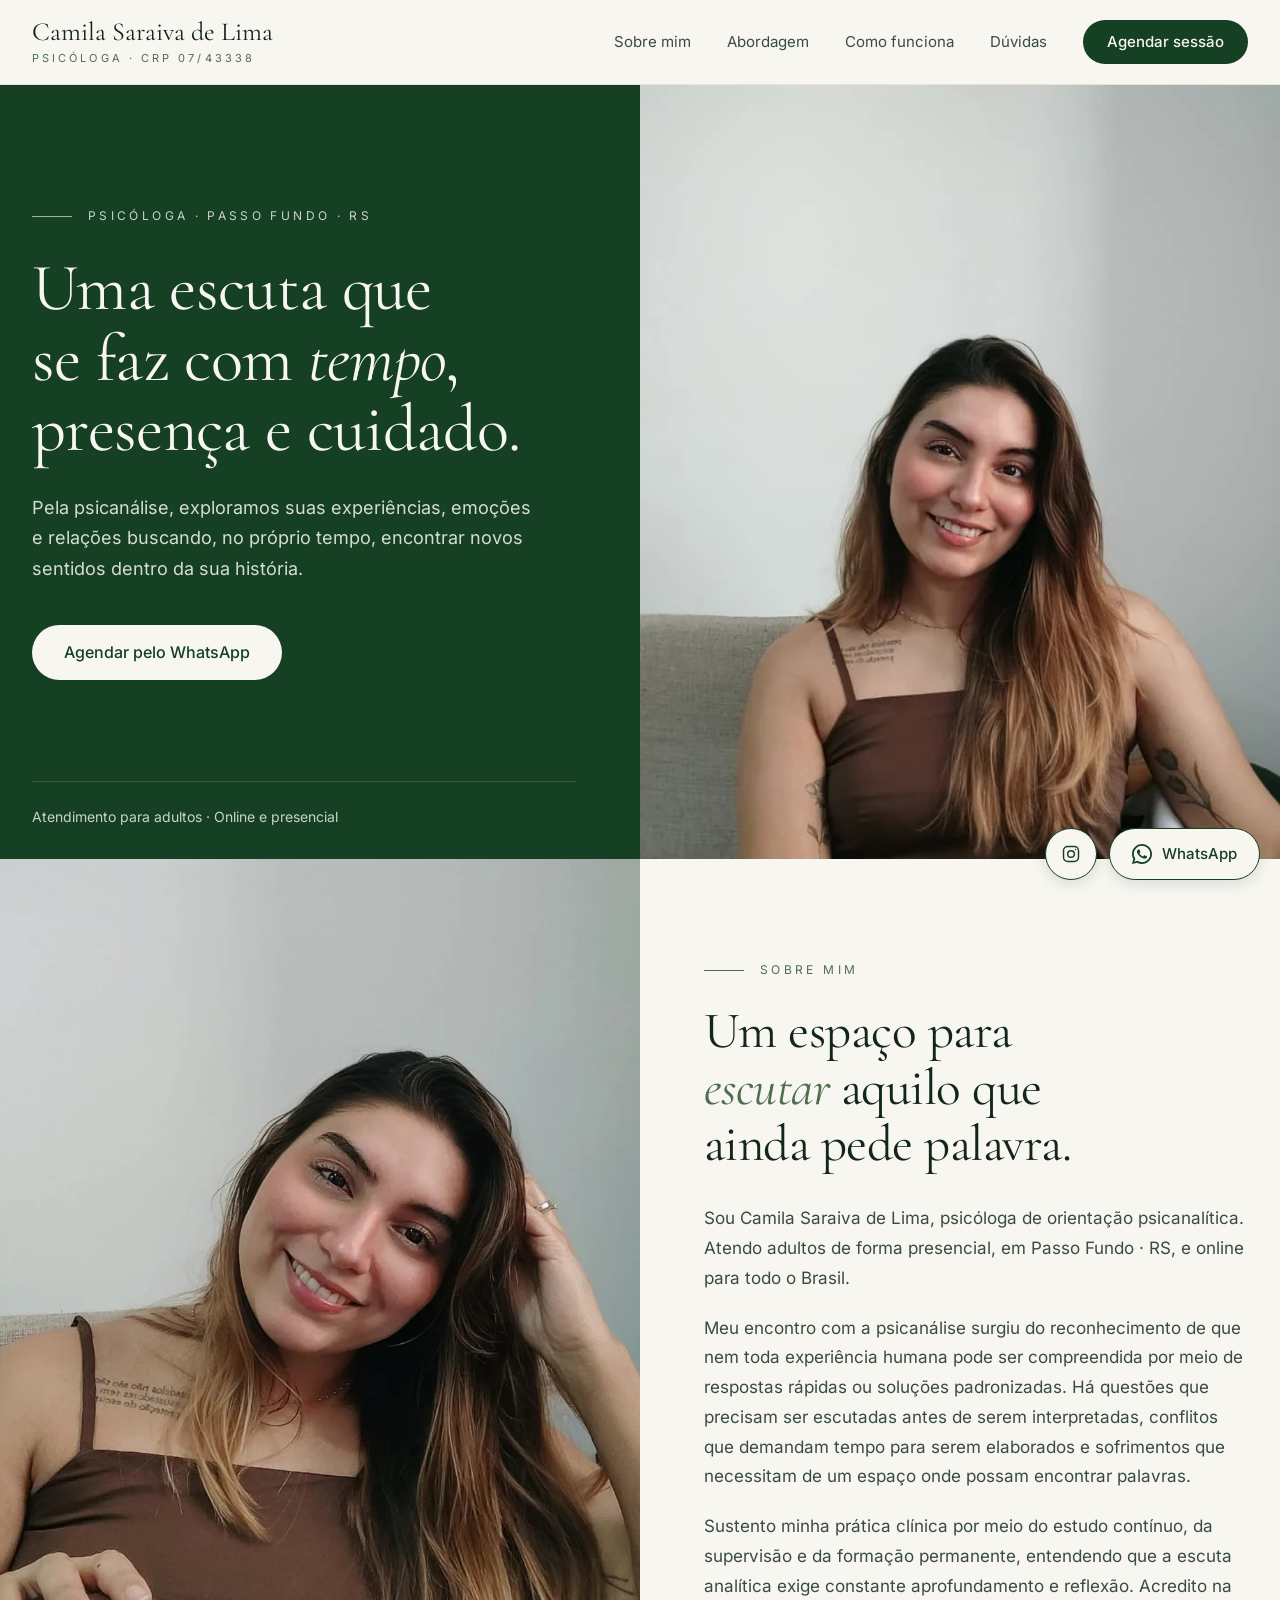
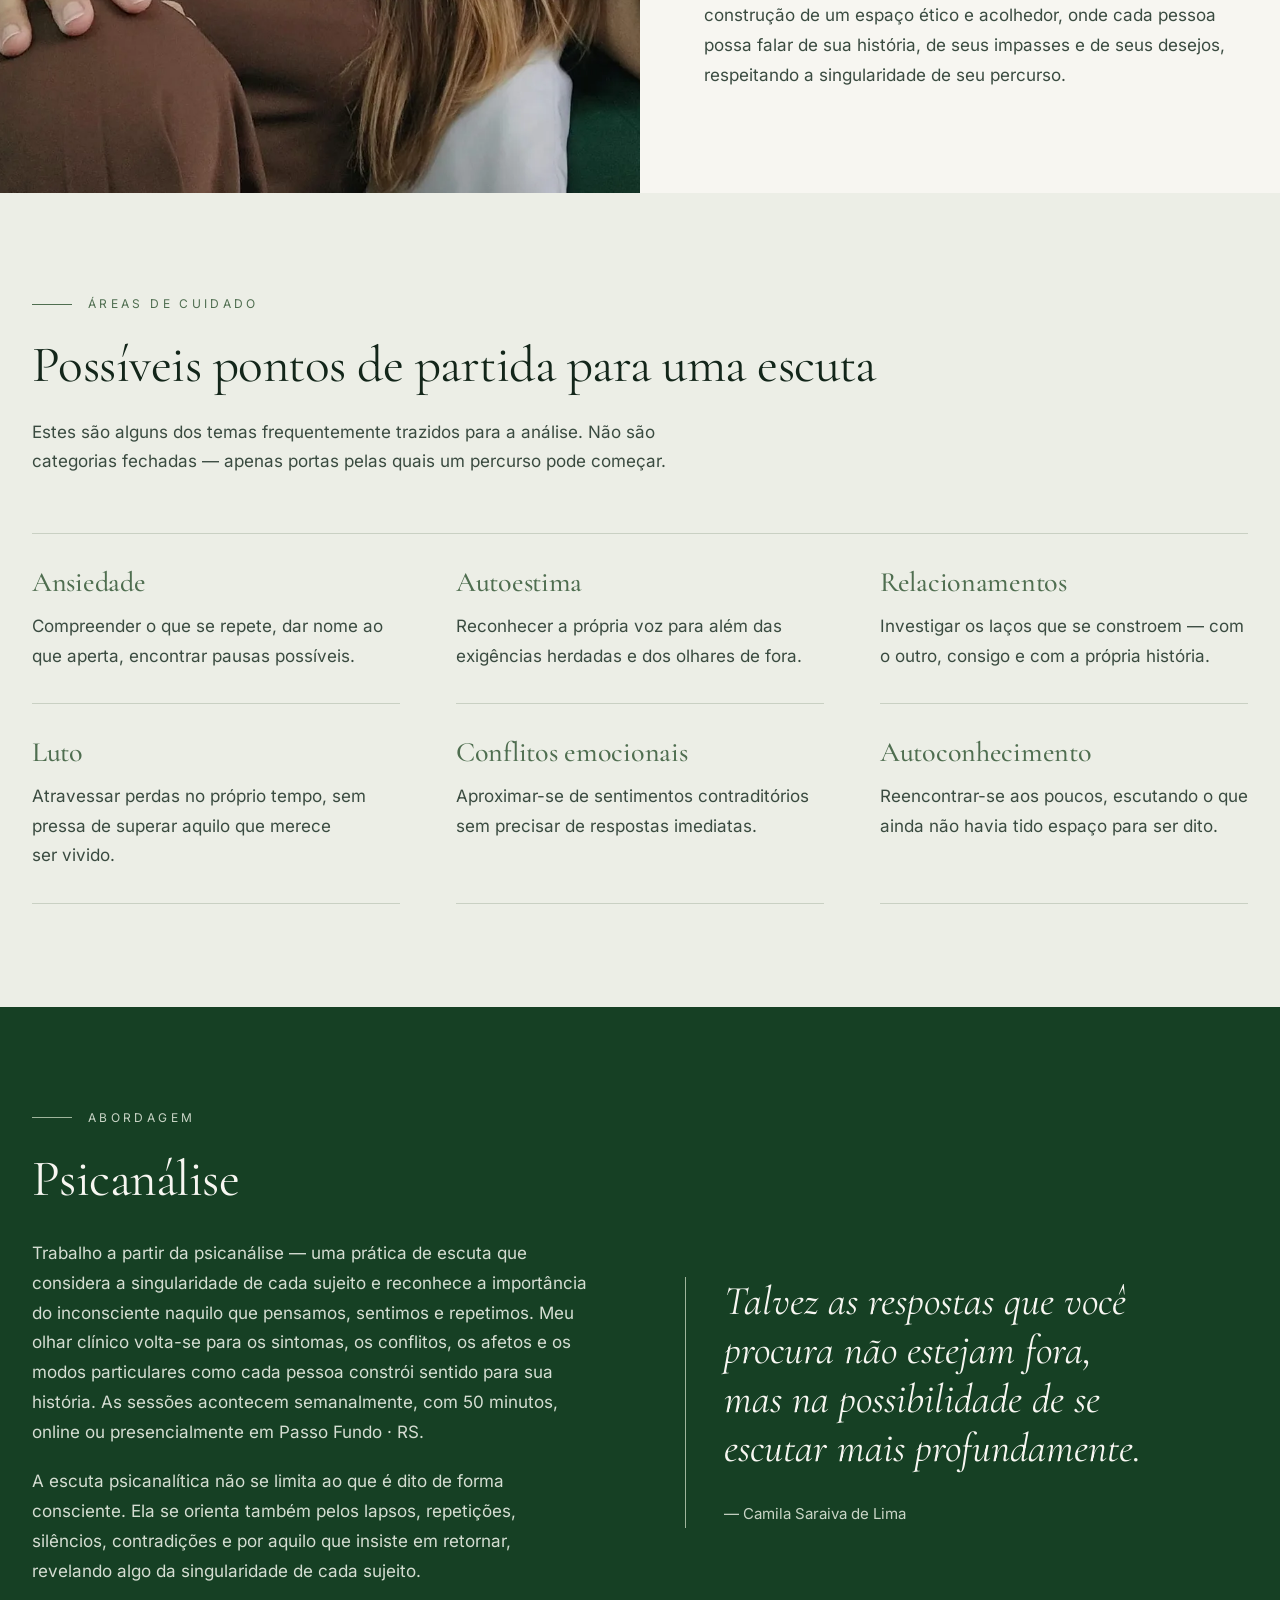
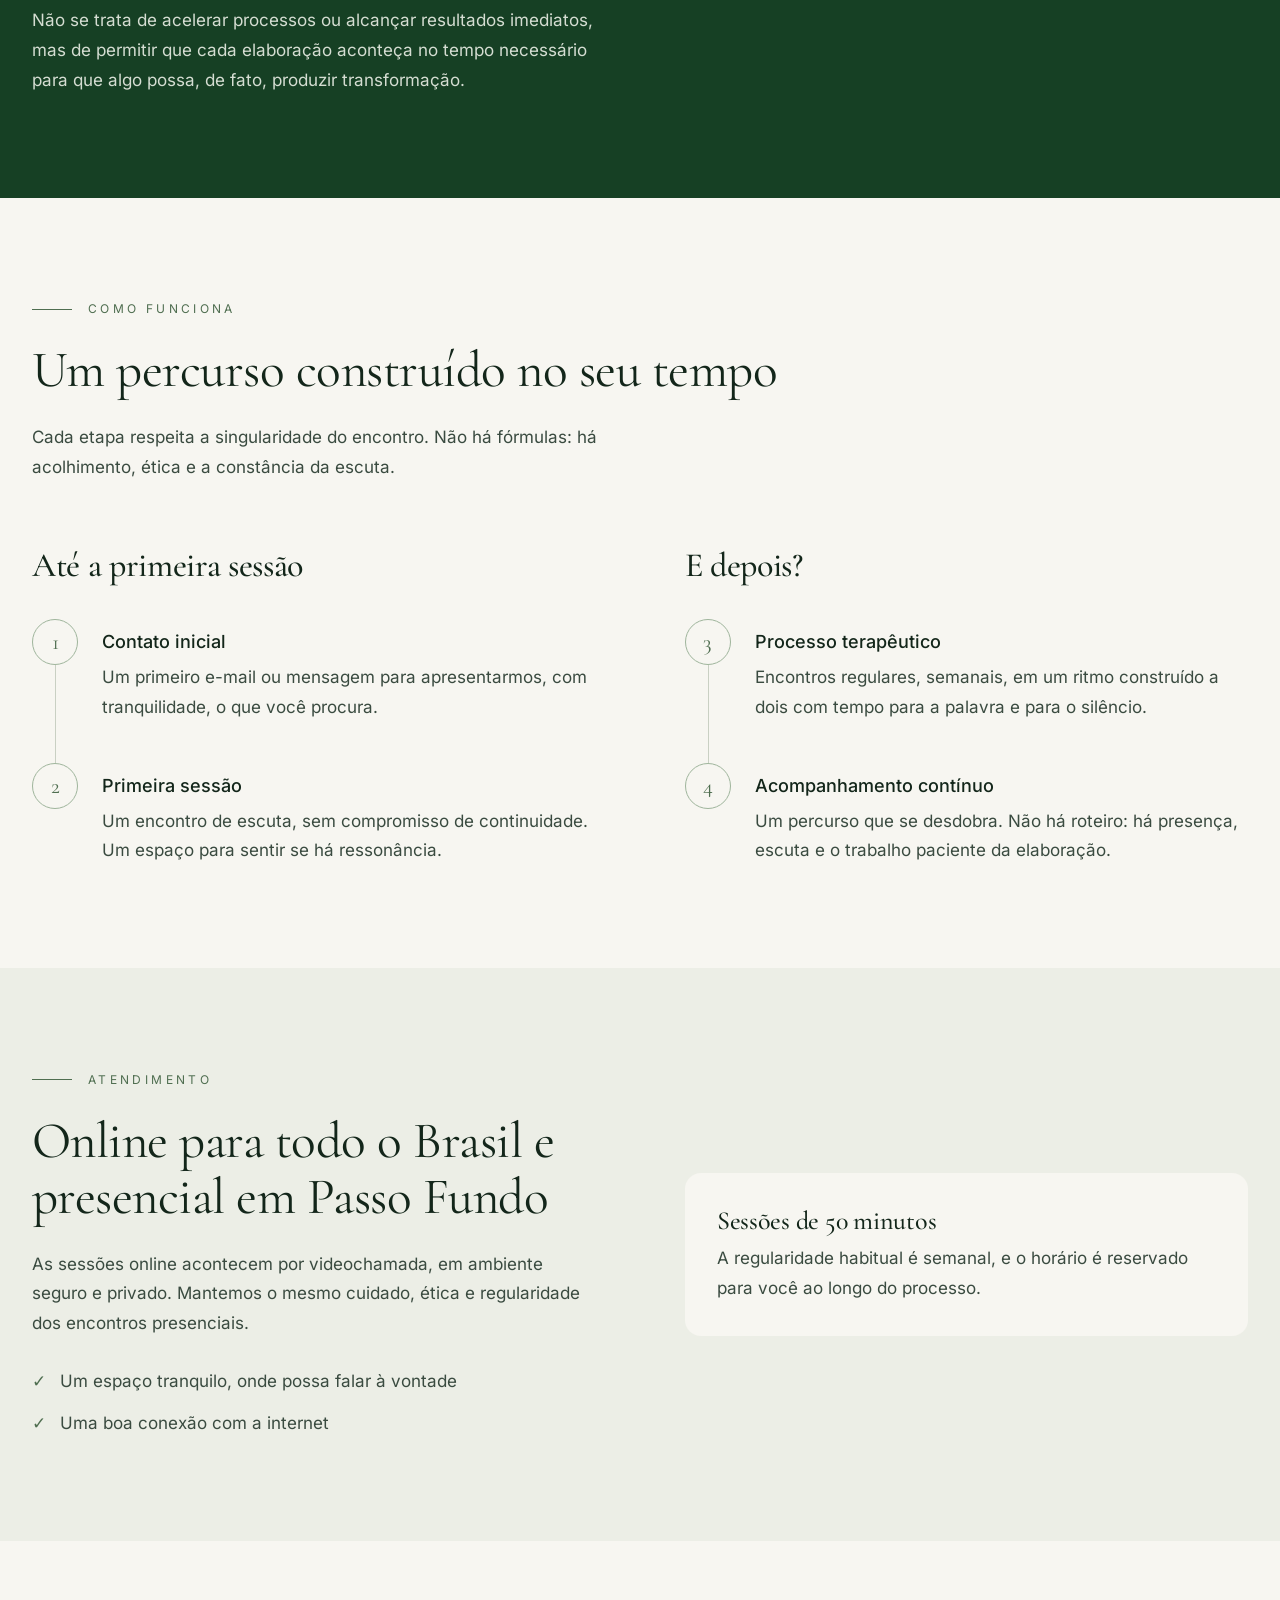
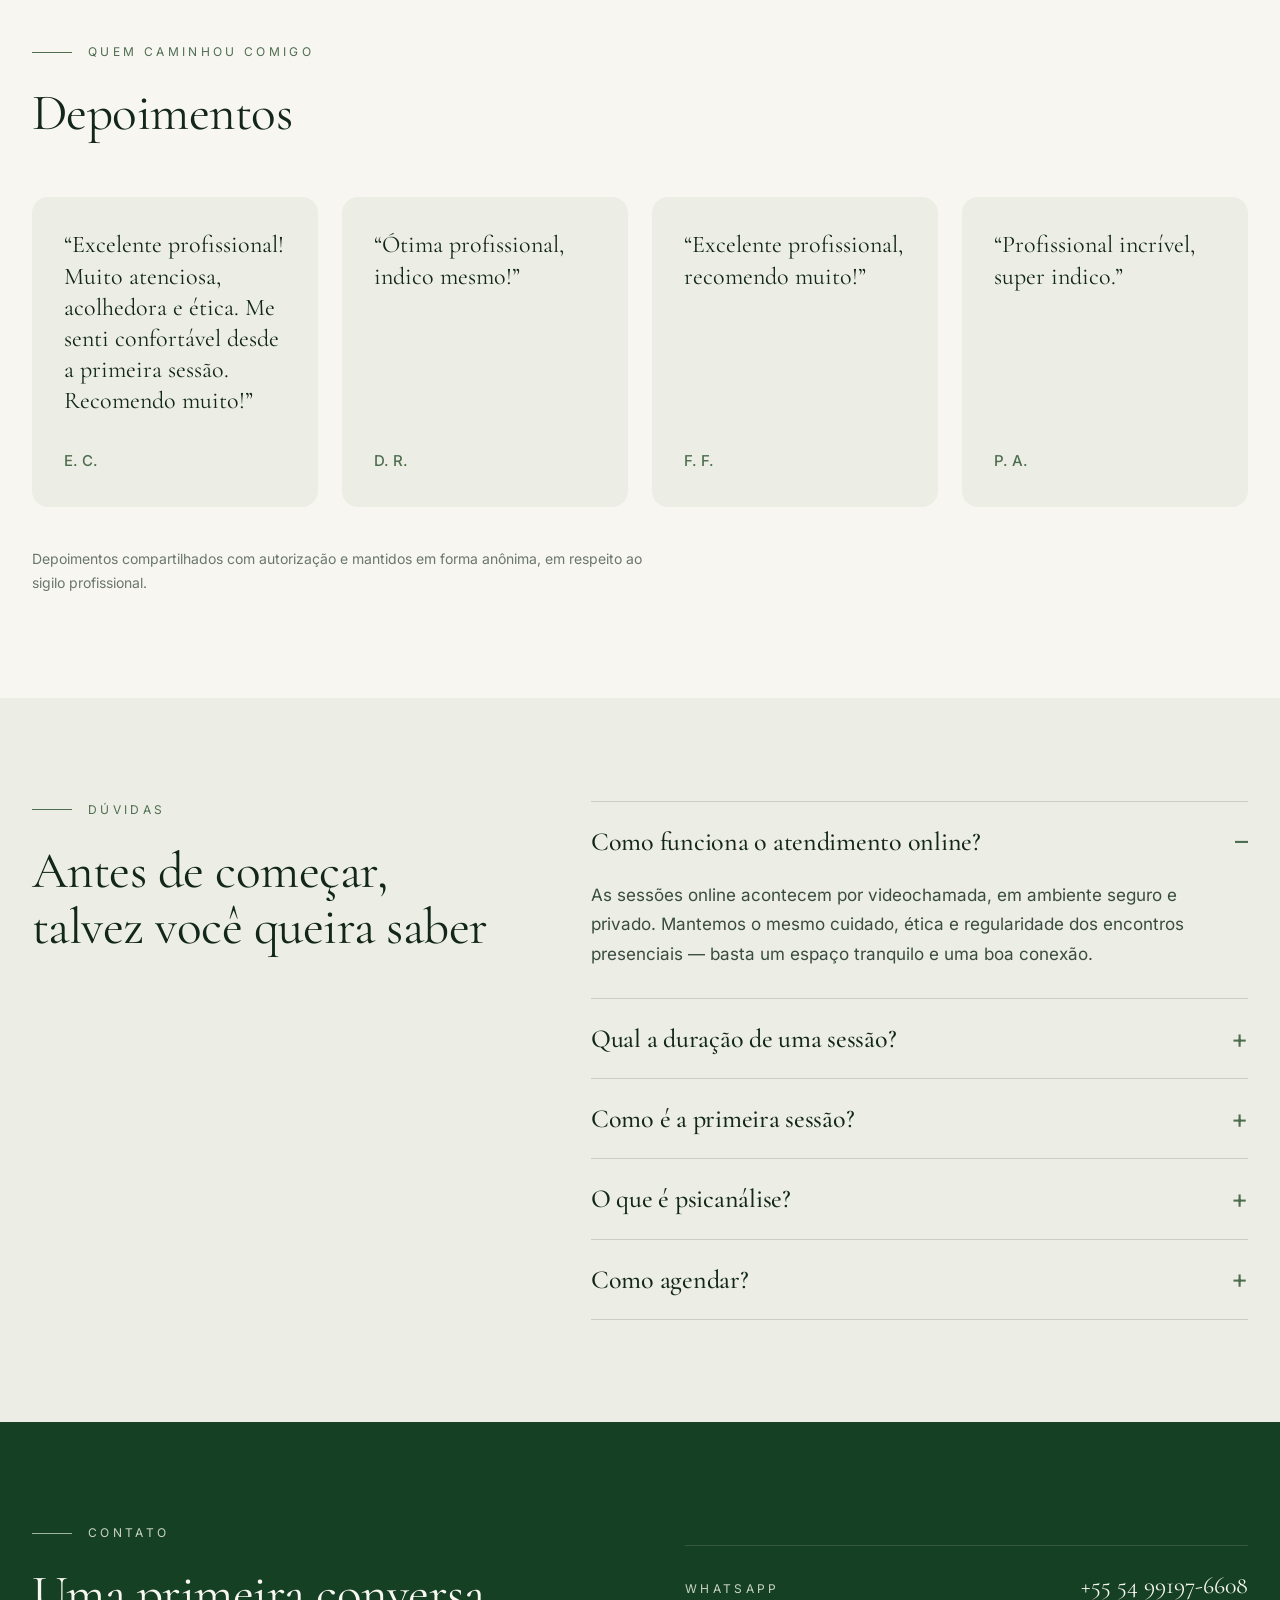
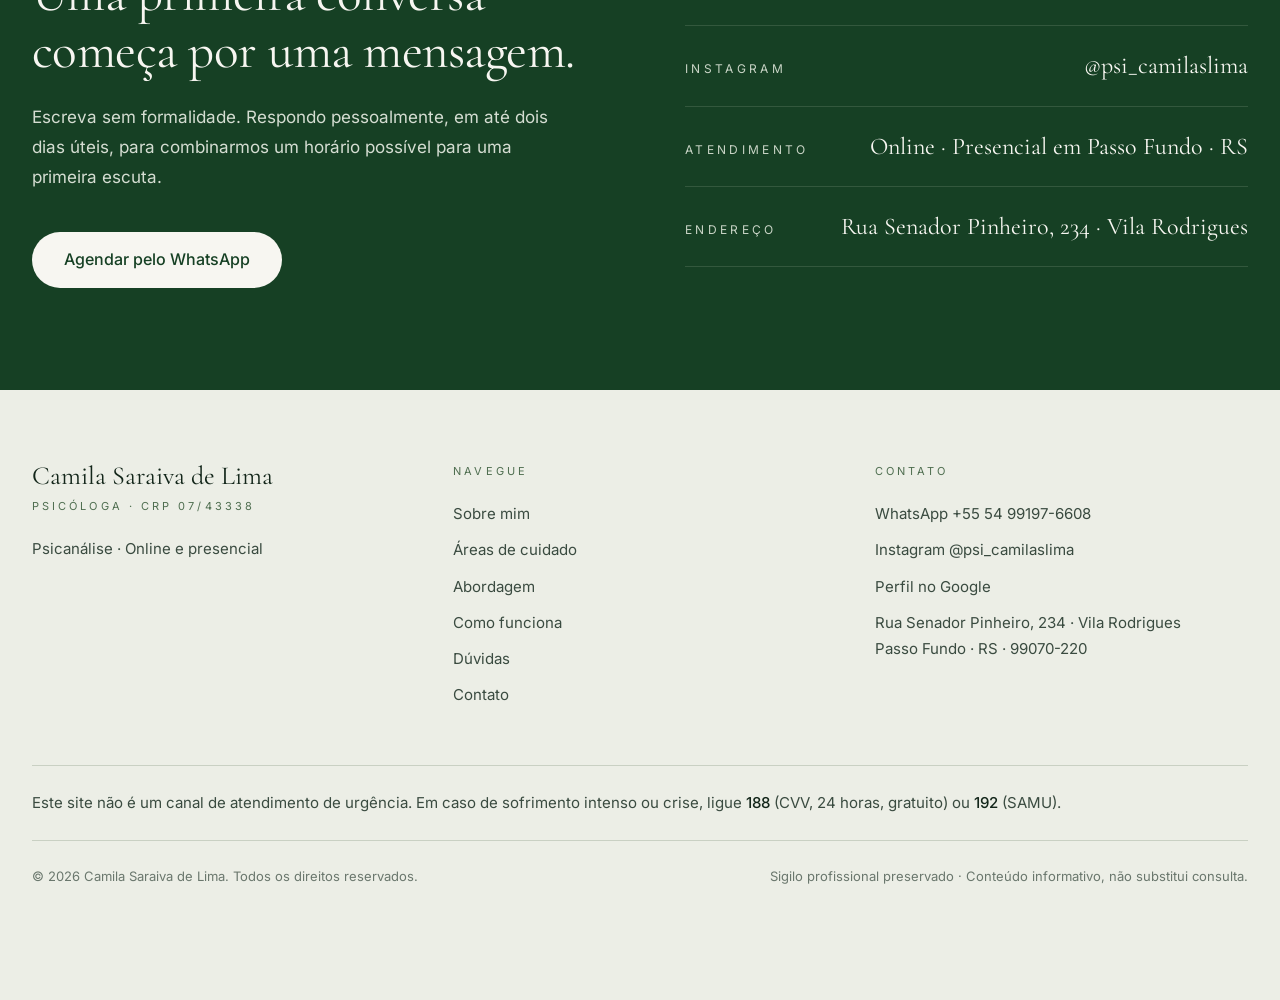
==== commit afb235a8: "Melhora SEO local e reexibe as fotos no mobile - Título, canonical, Open Graph e Twitter alinhados a" ====
--- a/index.html
+++ b/index.html
@@ -5,48 +5,80 @@
   <meta charset="utf-8" />
   <meta name="viewport" content="width=device-width, initial-scale=1" />
   <meta name="theme-color" content="#164024" />
-  <title>Camila Saraiva Lima — PSICÓLOGA em Passo Fundo</title>
+  <title>Psicóloga Camila Saraiva de Lima | Online e Presencial em Passo Fundo/RS</title>
   <meta name="description"
     content="Um espaço para escuta, reflexão e descoberta de si. Psicanálise para adultos — atendimento online e presencial em Passo Fundo · RS." />
-  <meta name="author" content="Camila Saraiva Lima" />
-  <meta property="og:site_name" content="Camila Saraiva Lima — PSICÓLOGA" />
+  <meta name="author" content="Camila Saraiva de Lima" />
+  <meta property="og:site_name" content="Psicóloga Camila Saraiva de Lima" />
   <meta property="og:type" content="website" />
   <meta property="og:locale" content="pt_BR" />
-  <meta property="og:title" content="Camila Saraiva Lima — PSICÓLOGA em Passo Fundo" />
-  <meta property="og:description" content="Um espaço para escuta, reflexão e descoberta de si." />
-  <meta property="og:url" content="/" />
-  <meta property="og:image"
-    content="https://pub-bb2e103a32db4e198524a2e9ed8f35b4.r2.dev/d4805a1e-e000-46d4-a355-e6f63f85c9fc/id-preview-e53b9553--1e3ce517-b0f1-4d20-8145-d8438699cec2.lovable.app-1780192870320.png" />
+  <meta property="og:title" content="Psicóloga Camila Saraiva de Lima | Online e Presencial em Passo Fundo/RS" />
+  <meta property="og:description" content="Um espaço para escuta, reflexão e descoberta de si. Psicanálise para adultos — atendimento online e presencial em Passo Fundo · RS." />
+  <meta property="og:url" content="https://psicocamilasaraiva.com.br/" />
+  <meta property="og:image" content="https://psicocamilasaraiva.com.br/assets/images/camila-hero-v2.png" />
+  <meta property="og:image:width" content="720" />
+  <meta property="og:image:height" content="1280" />
+  <meta property="og:image:alt" content="Retrato de Camila Saraiva de Lima, psicóloga." />
   <meta name="twitter:card" content="summary_large_image" />
-  <meta name="twitter:title" content="Camila Saraiva Lima — PSICÓLOGA | Escuta, reflexão e autoconhecimento" />
-  <meta name="twitter:description"
-    content="A professional website for a psychologist, offering a calm space for reflection and self-discovery." />
-  <meta name="twitter:image"
-    content="https://pub-bb2e103a32db4e198524a2e9ed8f35b4.r2.dev/d4805a1e-e000-46d4-a355-e6f63f85c9fc/id-preview-e53b9553--1e3ce517-b0f1-4d20-8145-d8438699cec2.lovable.app-1780192870320.png" />
-  <link rel="canonical" href="/" />
+  <meta name="twitter:title" content="Psicóloga Camila Saraiva de Lima | Online e Presencial em Passo Fundo/RS" />
+  <meta name="twitter:description" content="Um espaço para escuta, reflexão e descoberta de si. Psicanálise para adultos — atendimento online e presencial em Passo Fundo · RS." />
+  <meta name="twitter:image" content="https://psicocamilasaraiva.com.br/assets/images/camila-hero-v2.png" />
+  <link rel="canonical" href="https://psicocamilasaraiva.com.br/" />
   <link rel="preload" href="assets/fonts/cormorant-garamond-normal.woff2" as="font" type="font/woff2" crossorigin />
   <link rel="preload" href="assets/fonts/cormorant-garamond-italic.woff2" as="font" type="font/woff2" crossorigin />
   <link rel="preload" href="assets/fonts/inter-normal.woff2" as="font" type="font/woff2" crossorigin />
-  <link rel="preload" href="assets/images/camila-hero-v2.webp" as="image" type="image/webp" fetchpriority="high"
-    media="(min-width: 601px)" />
+  <link rel="preload" href="assets/images/camila-hero-v2.webp" as="image" type="image/webp" fetchpriority="high" />
   <link rel="stylesheet" href="assets/css/styles.css" />
   <script type="application/ld+json">
-      {
-        "@context": "https://schema.org",
-        "@type": "Person",
-        "name": "Camila Saraiva Lima",
-        "jobTitle": "PSICÓLOGA",
-        "description": "Psicóloga em Passo Fundo. Atendimento clínico online e presencial.",
-        "address": {
-          "@type": "PostalAddress",
-          "addressLocality": "Passo Fundo",
-          "addressRegion": "RS",
-          "addressCountry": "BR"
+    {
+      "@context": "https://schema.org",
+      "@graph": [
+        {
+          "@type": "ProfessionalService",
+          "@id": "https://psicocamilasaraiva.com.br/#consultorio",
+          "name": "Psicóloga Camila Saraiva de Lima | Online e Presencial em Passo Fundo/RS",
+          "description": "Psicóloga em Passo Fundo. Psicanálise para adultos, com atendimento clínico online e presencial.",
+          "url": "https://psicocamilasaraiva.com.br/",
+          "image": "https://psicocamilasaraiva.com.br/assets/images/camila-hero-v2.png",
+          "telephone": "+55 54 99197-6608",
+          "address": {
+            "@type": "PostalAddress",
+            "streetAddress": "Rua Senador Pinheiro, 234 - Vila Rodrigues",
+            "postalCode": "99070-220",
+            "addressLocality": "Passo Fundo",
+            "addressRegion": "RS",
+            "addressCountry": "BR"
+          },
+          "areaServed": [
+            { "@type": "City", "name": "Passo Fundo" },
+            { "@type": "Country", "name": "Brasil" }
+          ],
+          "availableLanguage": "pt-BR",
+          "hasMap": "https://share.google/FHT8rkcTr6c6YEdxi",
+          "founder": { "@id": "https://psicocamilasaraiva.com.br/#camila" },
+          "sameAs": ["https://share.google/FHT8rkcTr6c6YEdxi", "https://instagram.com/psi_camilaslima"]
         },
-        "telephone": "+55 54 991976608",
-        "sameAs": ["https://instagram.com/psi_camilaslima"]
-      }
-    </script>
+        {
+          "@type": "Person",
+          "@id": "https://psicocamilasaraiva.com.br/#camila",
+          "name": "Camila Saraiva de Lima",
+          "jobTitle": "Psicóloga",
+          "description": "Psicóloga de orientação psicanalítica (CRP 07/43338). Atendimento clínico online e presencial em Passo Fundo.",
+          "url": "https://psicocamilasaraiva.com.br/",
+          "image": "https://psicocamilasaraiva.com.br/assets/images/camila-hero-v2.png",
+          "worksFor": { "@id": "https://psicocamilasaraiva.com.br/#consultorio" },
+          "sameAs": ["https://instagram.com/psi_camilaslima"]
+        },
+        {
+          "@type": "WebSite",
+          "@id": "https://psicocamilasaraiva.com.br/#site",
+          "url": "https://psicocamilasaraiva.com.br/",
+          "name": "Psicóloga Camila Saraiva de Lima",
+          "inLanguage": "pt-BR"
+        }
+      ]
+    }
+  </script>
 </head>
 
 <body>
@@ -117,8 +149,8 @@
       <figure class="split-media">
         <picture>
           <source srcset="assets/images/camila-hero-v2.webp" type="image/webp" />
-          <img src="assets/images/camila-hero-v2.png" alt="Retrato de Camila Saraiva Lima, psicóloga." width="720"
-            height="1280" loading="lazy" decoding="async" />
+          <img src="assets/images/camila-hero-v2.png" alt="Retrato de Camila Saraiva de Lima, psicóloga em Passo Fundo." width="720"
+            height="1280" fetchpriority="high" decoding="async" />
         </picture>
       </figure>
     </section>
@@ -489,6 +521,10 @@
             <p>Atendimento</p>
             <span>Online · Presencial em Passo Fundo · RS</span>
           </div>
+          <div>
+            <p>Endereço</p>
+            <a href="https://share.google/FHT8rkcTr6c6YEdxi" target="_blank" rel="noopener noreferrer">Rua Senador Pinheiro, 234 · Vila Rodrigues</a>
+          </div>
         </address>
       </div>
     </section>
@@ -523,7 +559,13 @@
               <a href="https://instagram.com/psi_camilaslima" target="_blank" rel="noopener noreferrer">Instagram
                 @psi_camilaslima</a>
             </li>
-            <li>Passo Fundo · RS</li>
+            <li>
+              <a href="https://share.google/FHT8rkcTr6c6YEdxi" target="_blank" rel="noopener noreferrer">Perfil no Google</a>
+            </li>
+            <li>
+              Rua Senador Pinheiro, 234 · Vila Rodrigues<br />
+              Passo Fundo · RS · 99070-220
+            </li>
           </ul>
         </div>
       </div>
@@ -533,7 +575,7 @@
         horas, gratuito) ou <strong>192</strong> (SAMU).
       </p>
       <div class="footer-bottom">
-        <p>© 2026 Camila Saraiva Lima. Todos os direitos reservados.</p>
+        <p>© 2026 Camila Saraiva de Lima. Todos os direitos reservados.</p>
         <p>
           Sigilo profissional preservado · Conteúdo informativo, não substitui
           consulta.
--- a/assets/css/styles.css
+++ b/assets/css/styles.css
@@ -857,6 +857,10 @@
   .split-media {
     height: 520px;
   }
+  /* Empilhado, o retrato do Sobre vai depois do texto para não colar na foto do hero. */
+  #sobre .split-media {
+    order: 1;
+  }
 }
 
 @media (max-width: 600px) {
@@ -897,9 +901,9 @@
     flex: 0 0 82%;
     scroll-snap-align: start;
   }
-  .hero .split-media,
-  #sobre .split-media {
-    display: none;
+  .split-media {
+    height: 440px;
+    min-height: 0;
   }
   .floating-actions {
     right: 12px;
